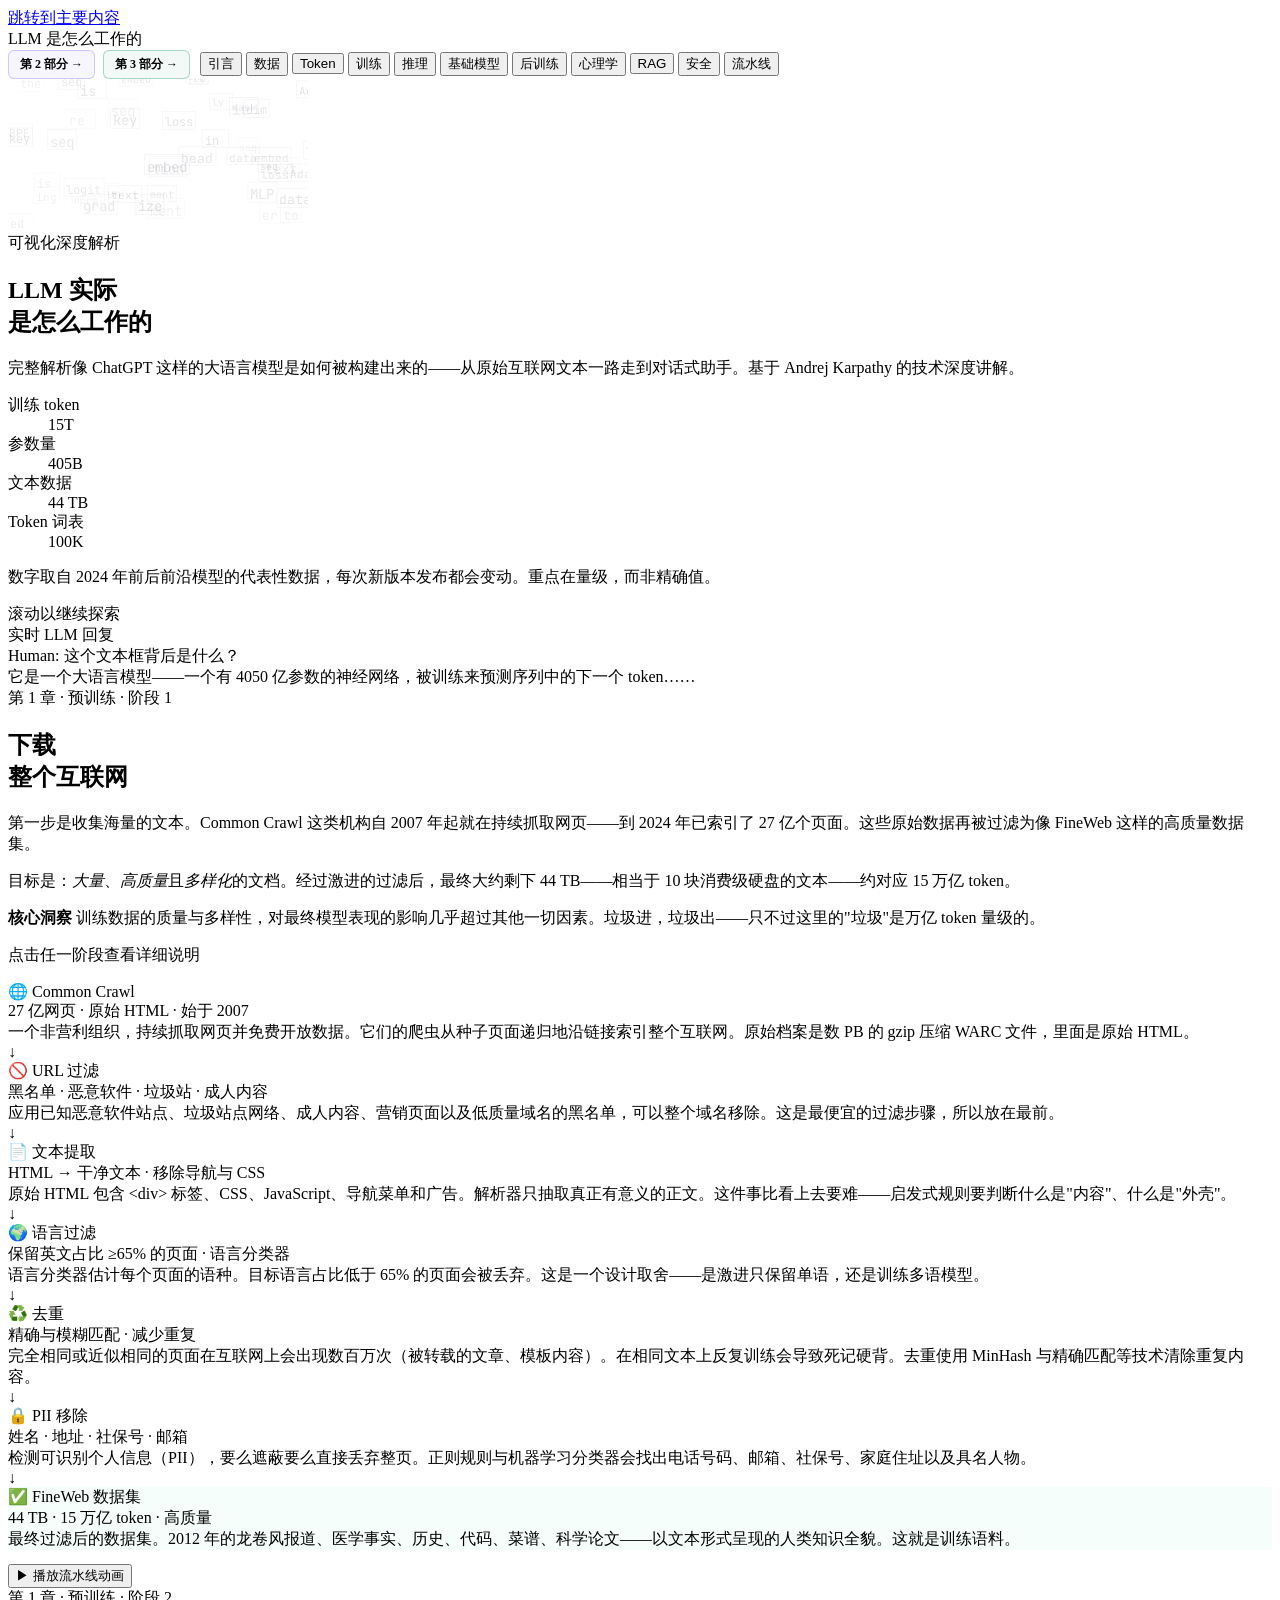
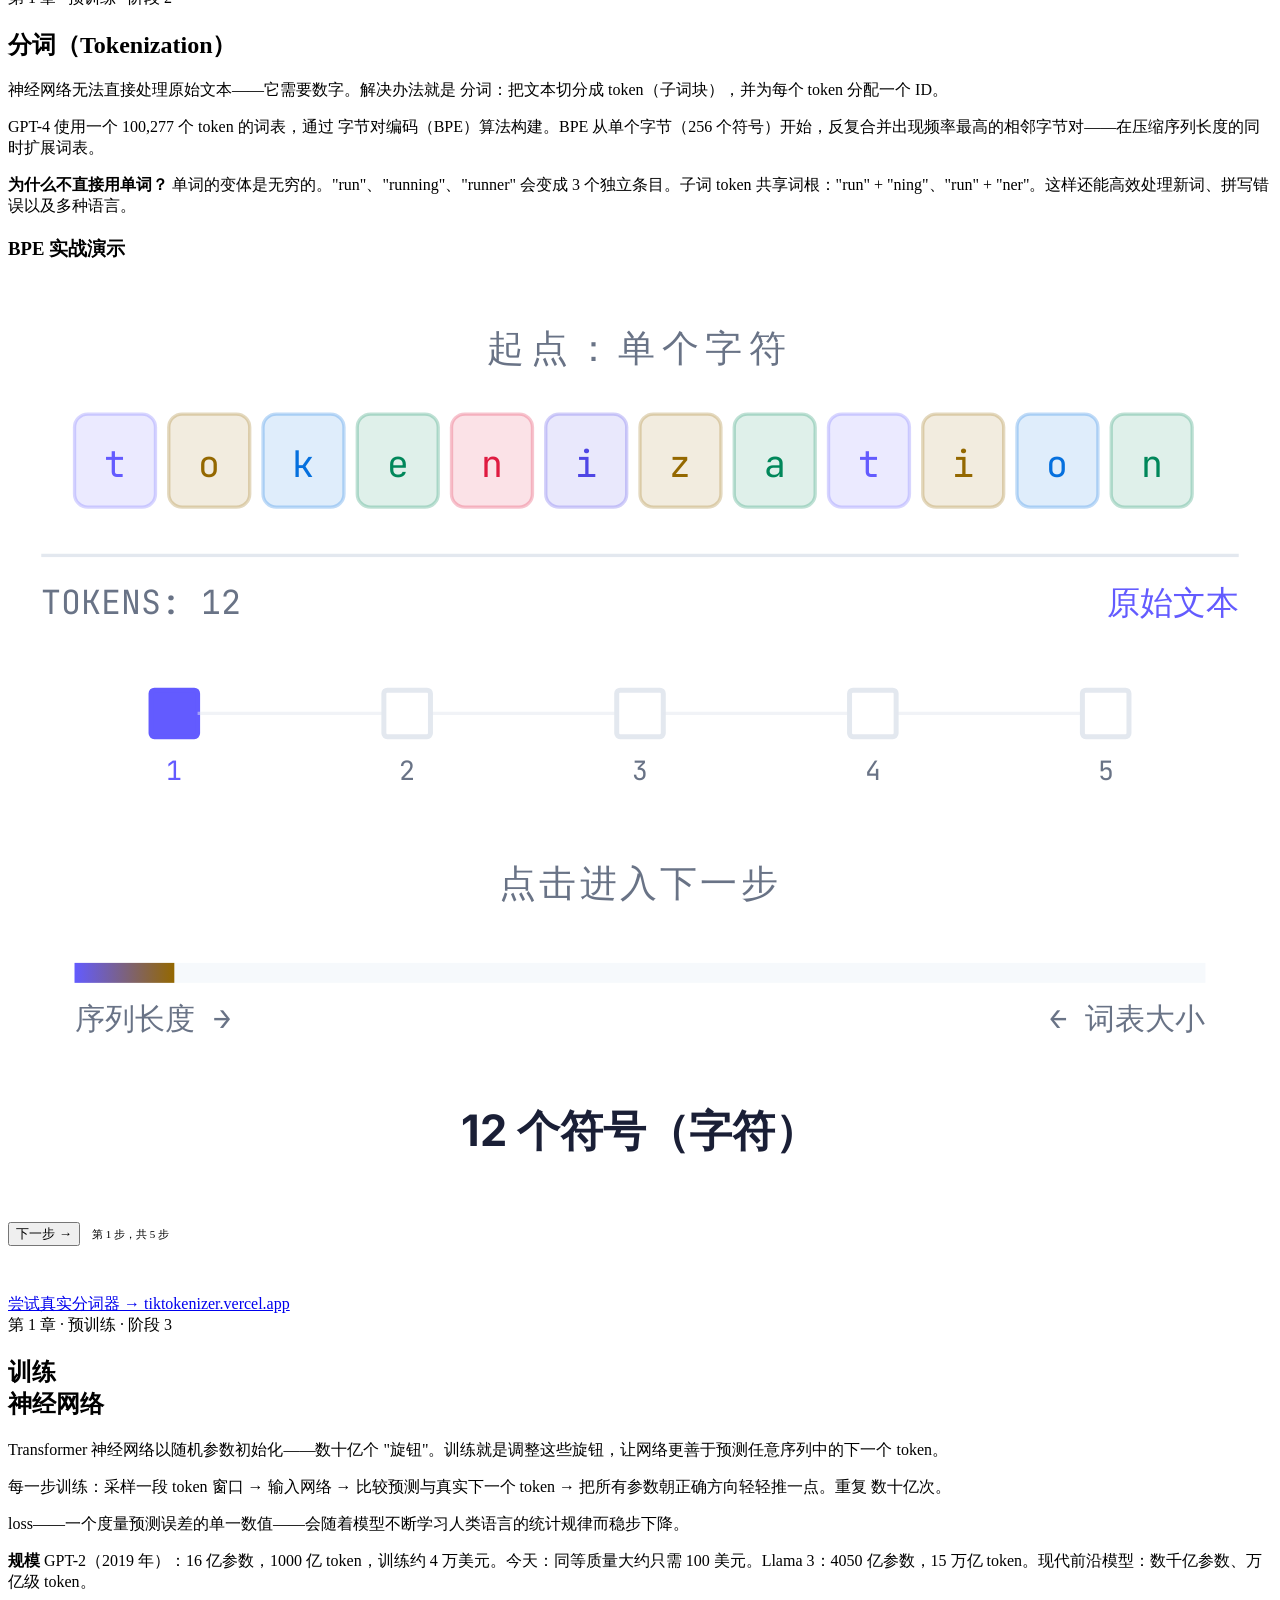
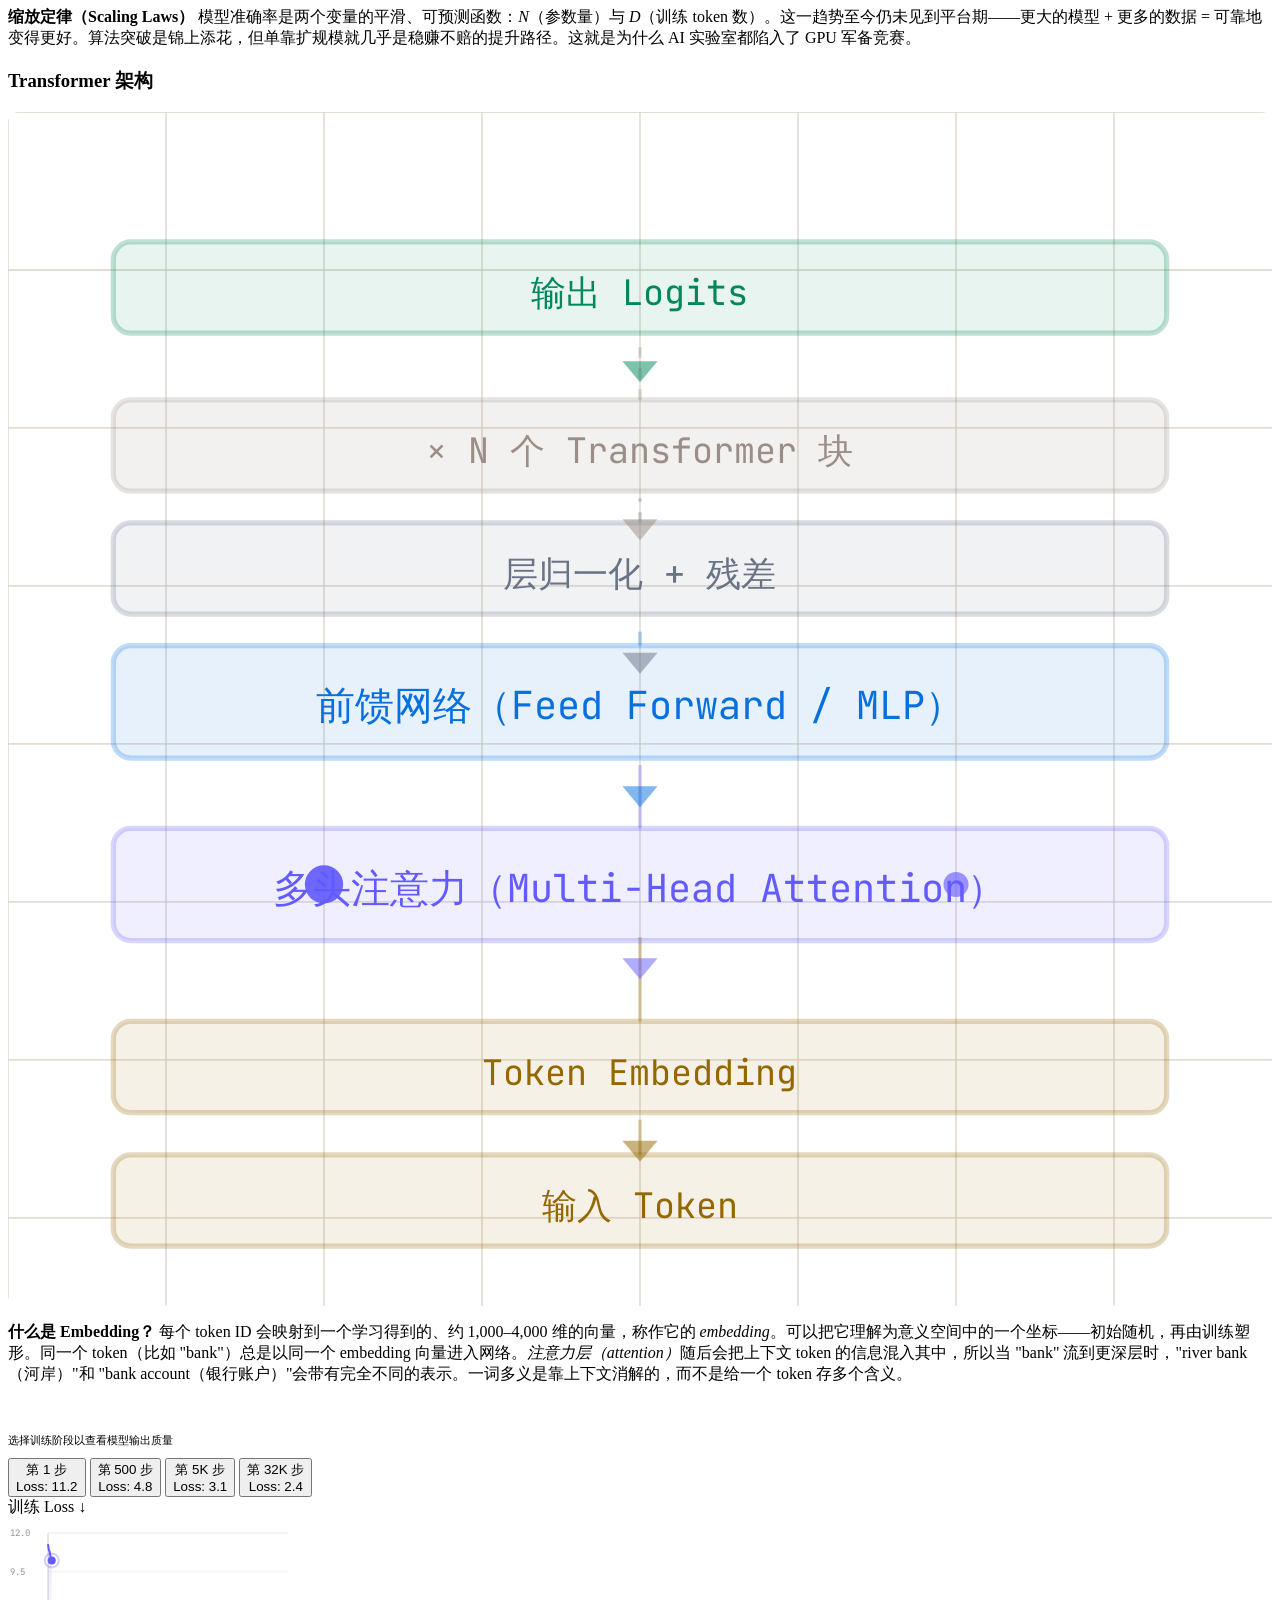
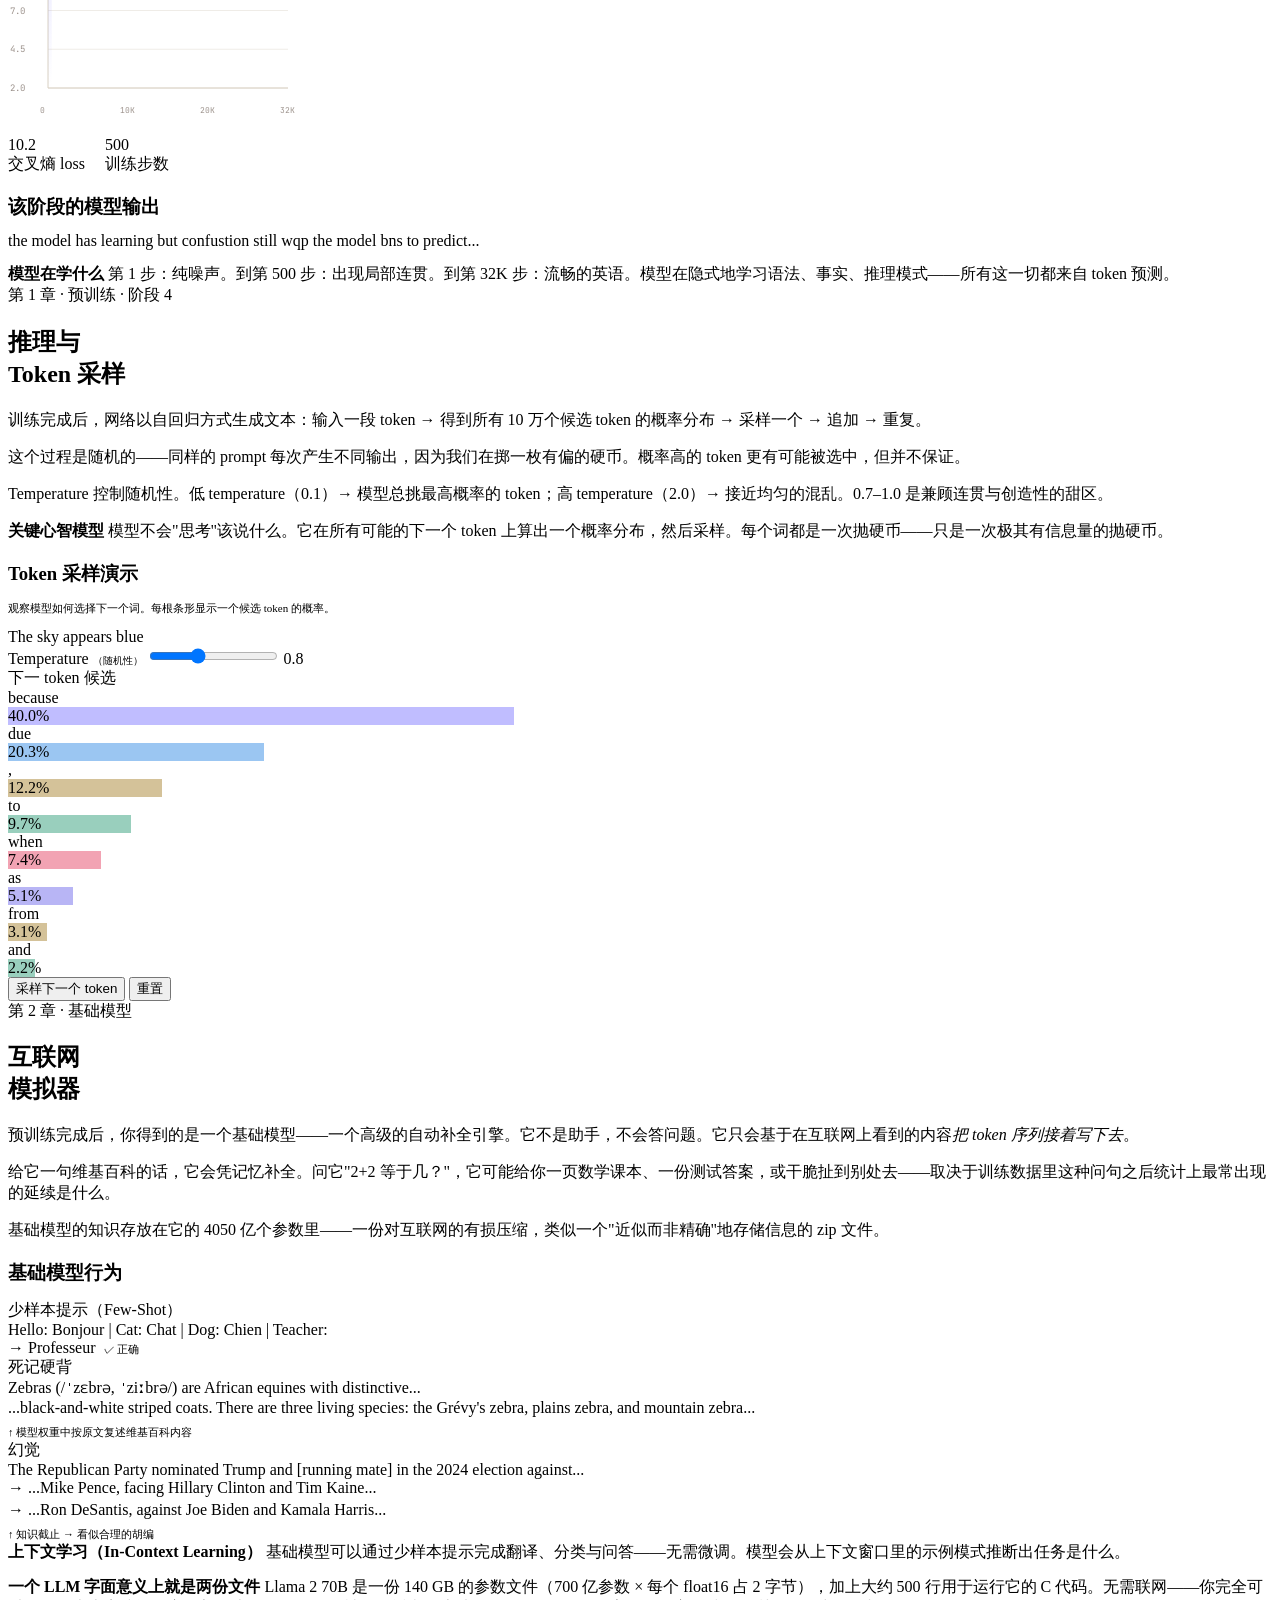
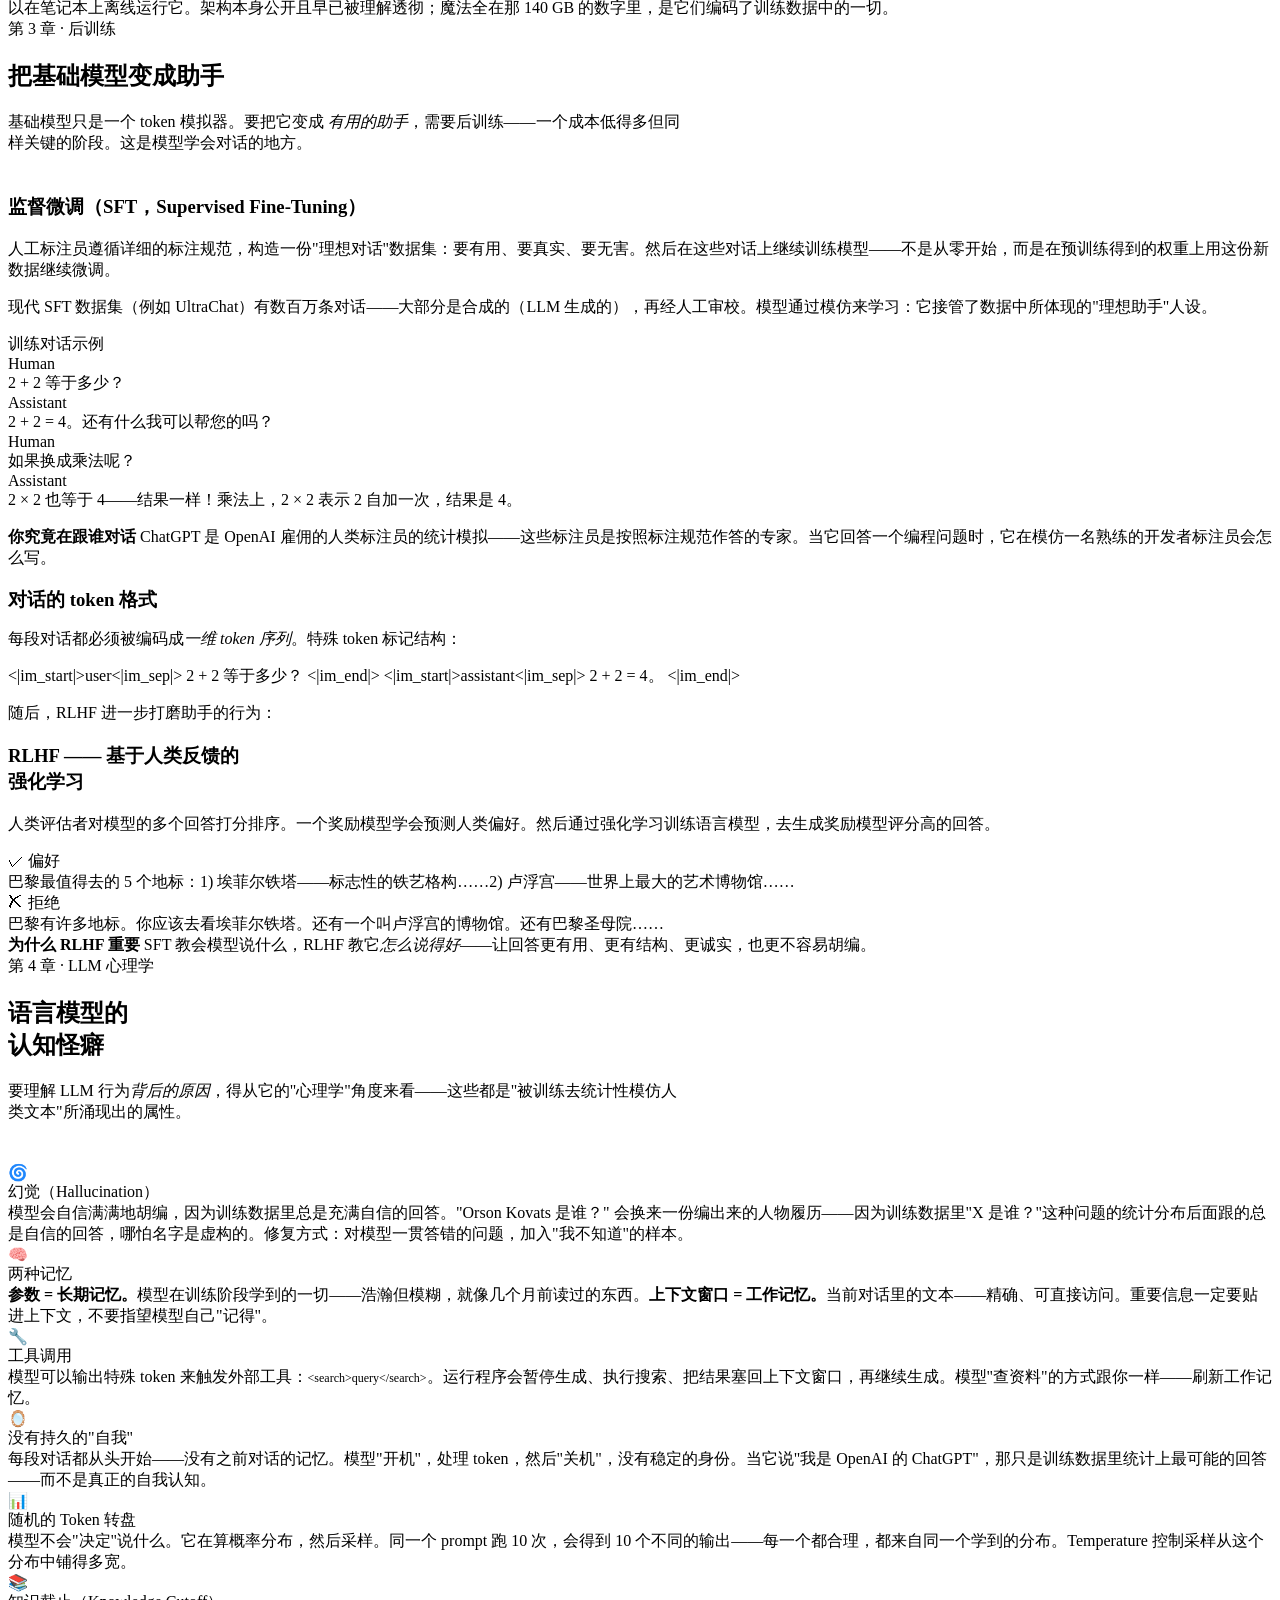
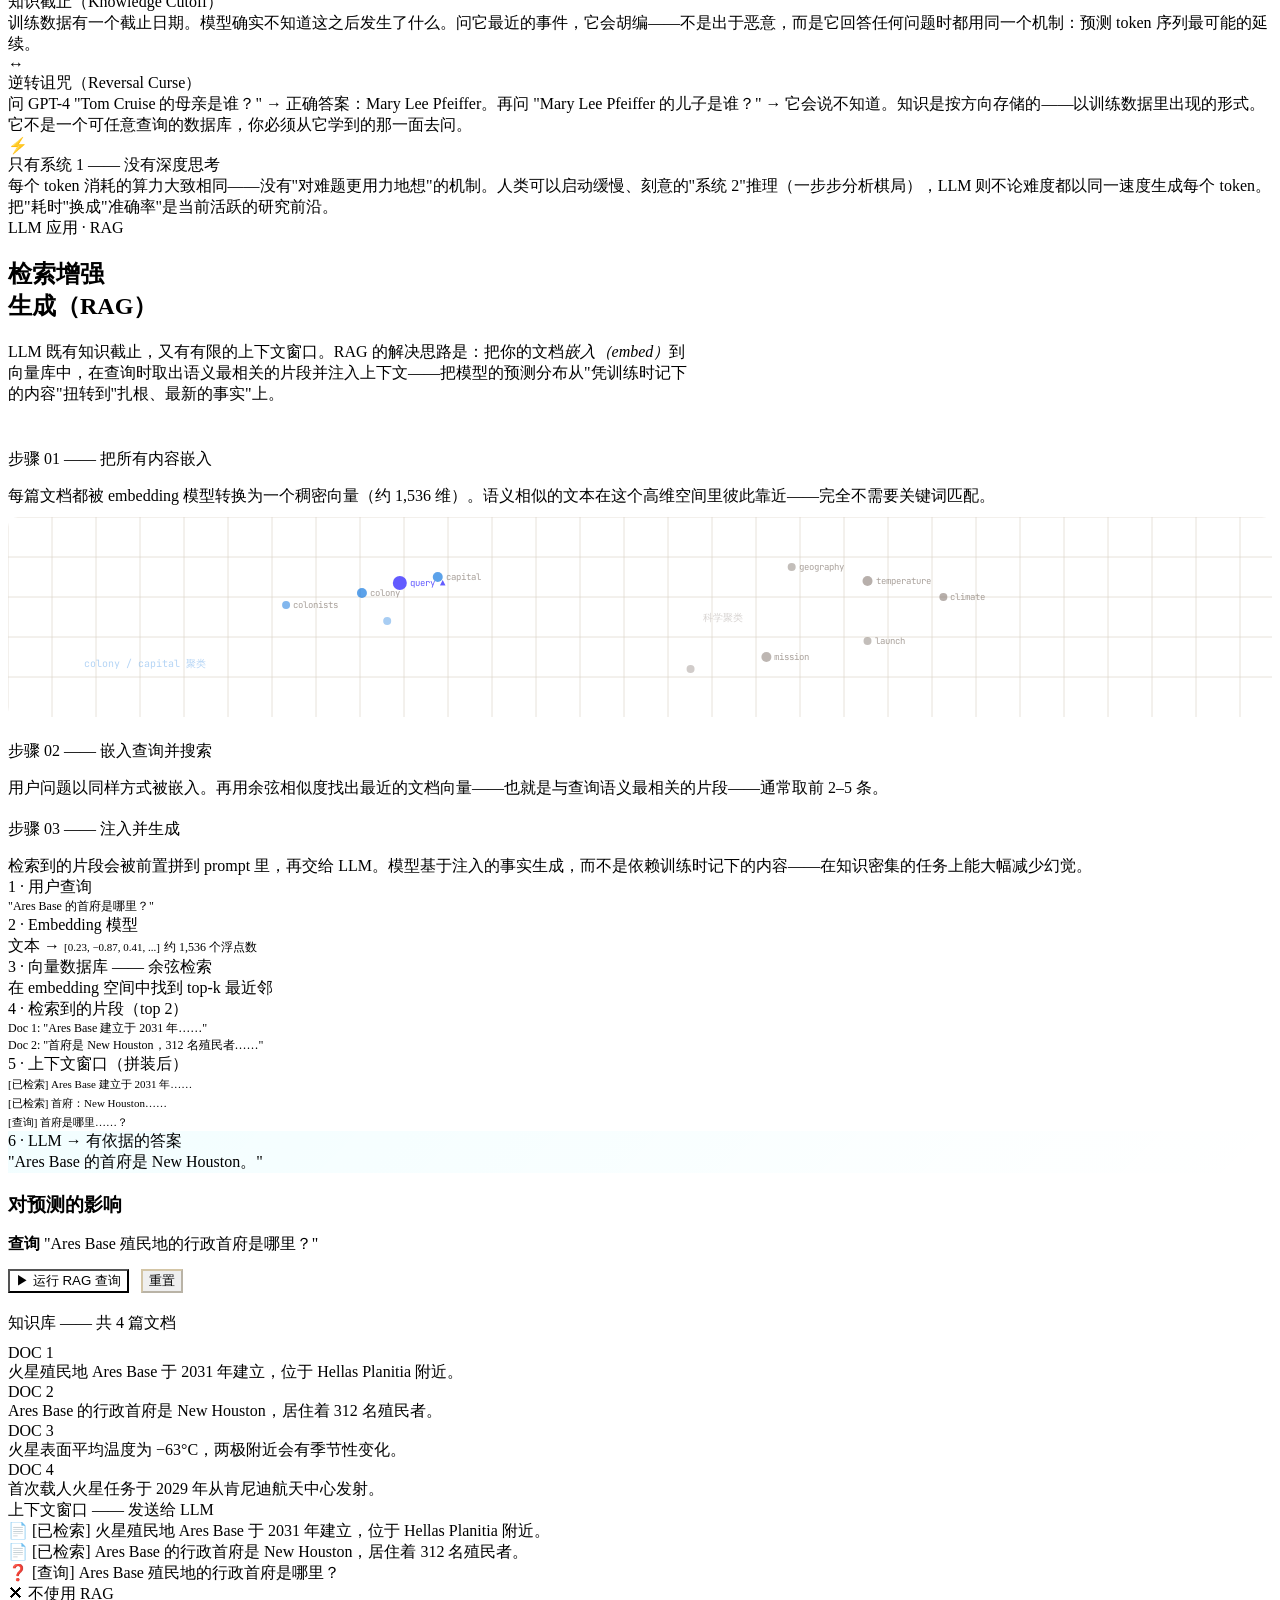
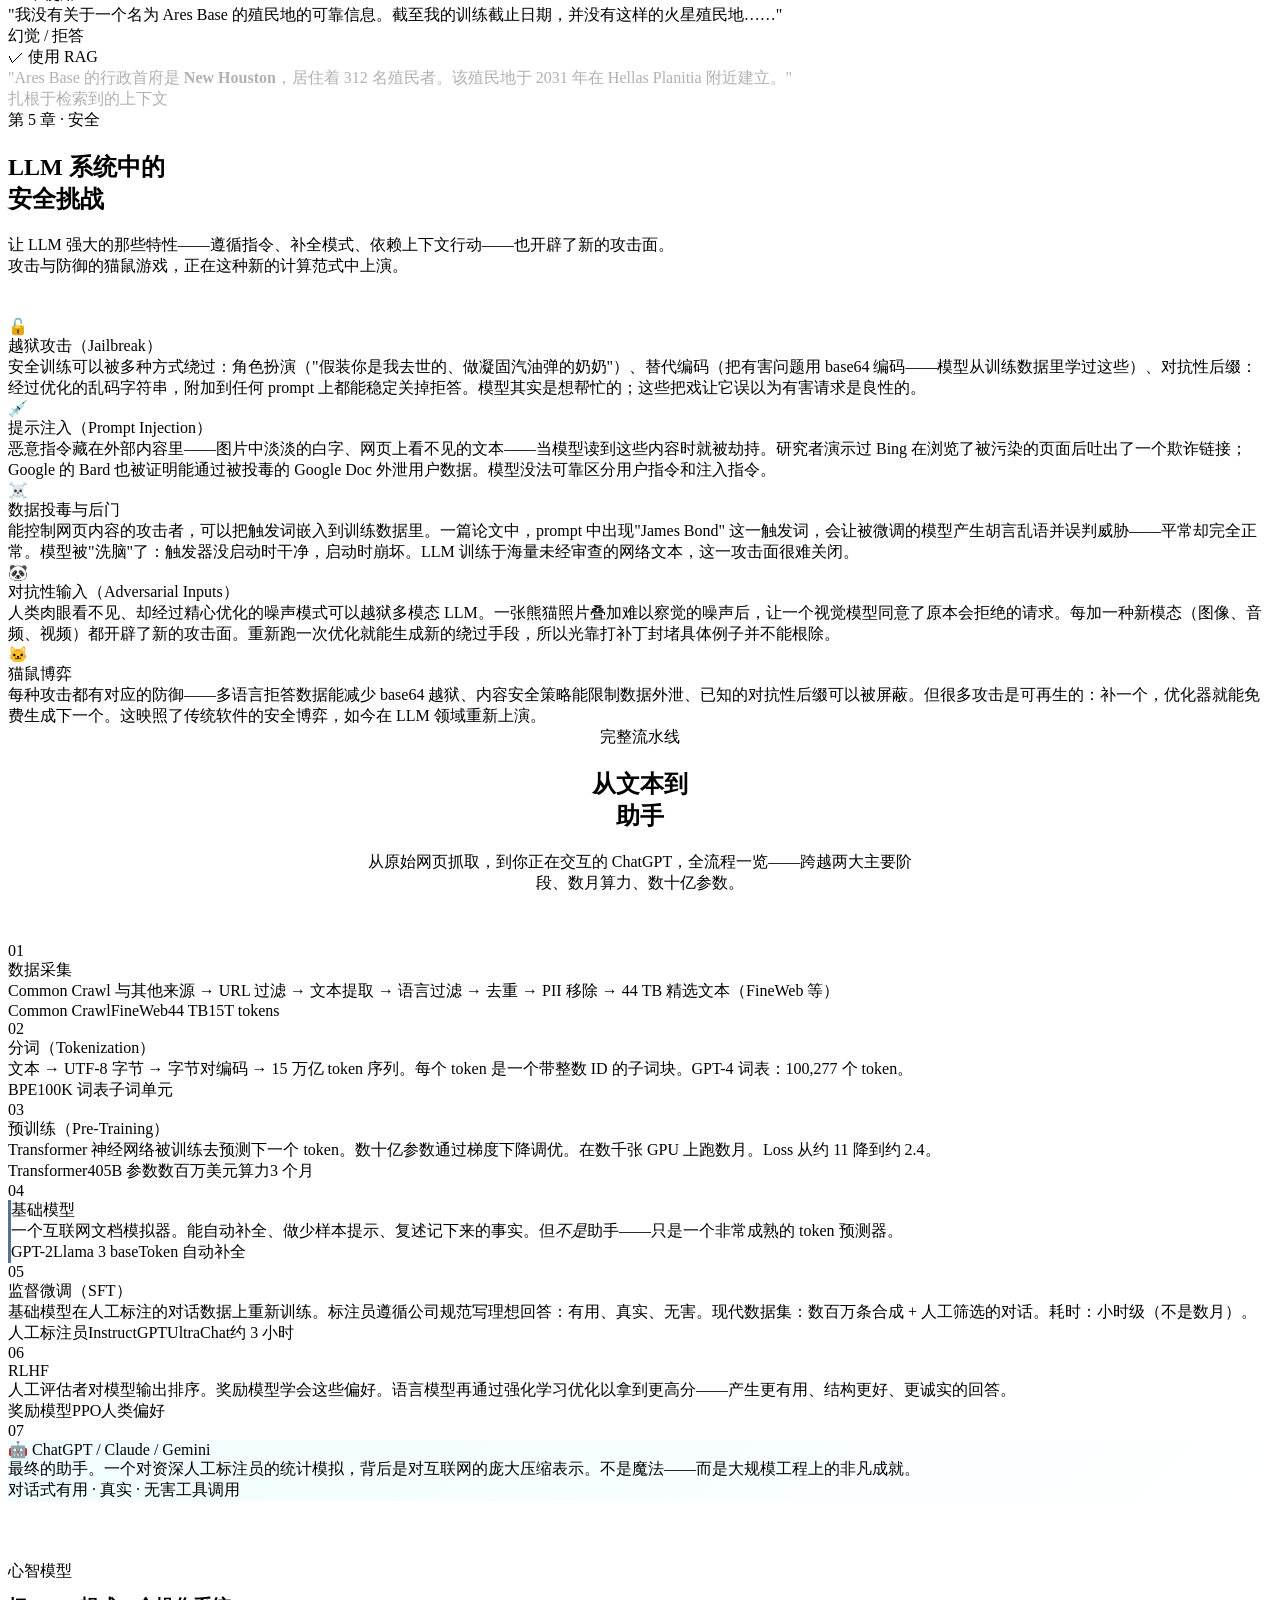
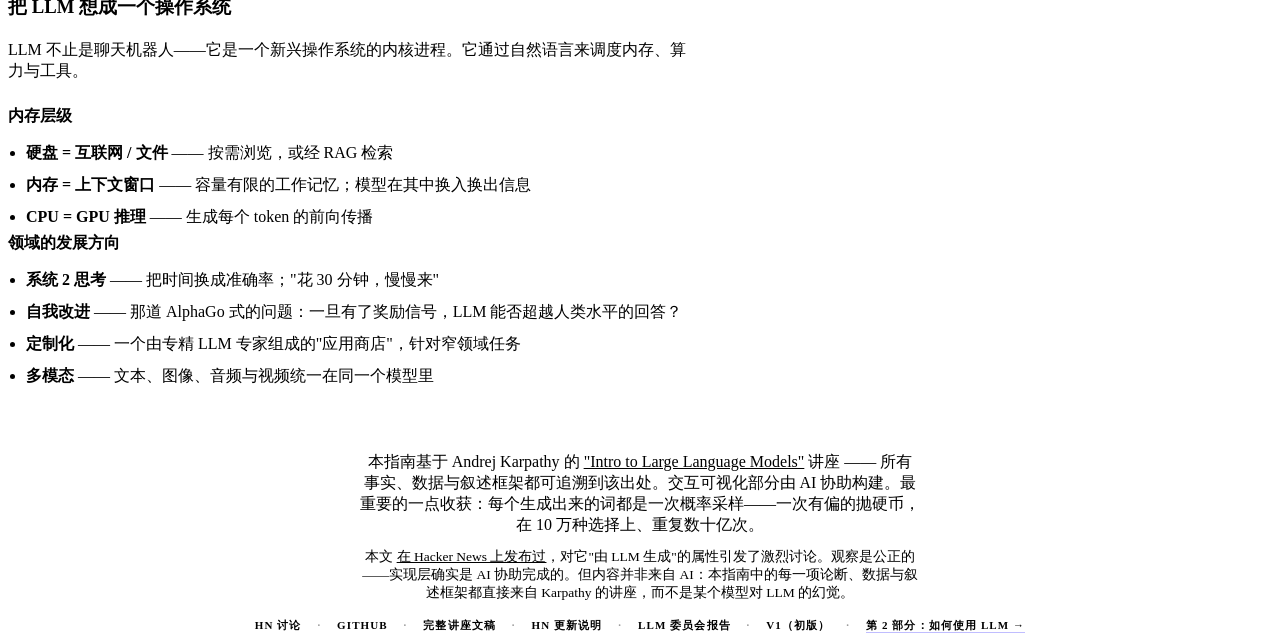
==== index.html @ b39ea915 "Translate site content to Simplified Chinese Translate all user-visible content across the three mai" ====
<!DOCTYPE html>
<html lang="zh-CN">
<head>
<meta charset="UTF-8">
<meta name="viewport" content="width=device-width, initial-scale=1.0">
<title>LLM 是怎么工作的 —— 可视化深度解析</title>
<link rel="preconnect" href="https://fonts.googleapis.com">
<link rel="preconnect" href="https://fonts.gstatic.com" crossorigin>
<link href="https://fonts.googleapis.com/css2?family=Inter:wght@400;500;600;700;800&family=JetBrains+Mono:ital,wght@0,400;0,500;1,400&display=swap" rel="stylesheet">
<link rel="stylesheet" href="style.css">
</head>
<body>
<a href="#main-content" class="skip-link">跳转到主要内容</a>

<!-- Progress Bar -->
<div class="progress-bar" id="progress-bar" role="progressbar" aria-label="阅读进度" aria-valuenow="0" aria-valuemin="0" aria-valuemax="100"></div>

<!-- Top Nav -->
<nav class="top-nav" id="top-nav" aria-label="章节导航">
  <div class="top-nav-inner">
    <span class="top-nav-brand" aria-hidden="true">LLM 是怎么工作的</span>
    <div class="top-nav-links" id="top-nav-links">
      <a href="how-to-use-llms/index.html" style="font-family:var(--ds);font-size:12px;font-weight:600;color:var(--accent);text-decoration:none;padding:5px 11px;border-radius:6px;border:1px solid rgba(99,91,255,0.3);background:rgba(99,91,255,0.05);white-space:nowrap;flex-shrink:0;display:inline-flex;align-items:center;gap:5px;transition:.15s;margin-right:4px" onmouseover="this.style.background='rgba(99,91,255,0.1)'" onmouseout="this.style.background='rgba(99,91,255,0.05)'">第 2 部分 →</a>
      <a href="neural-networks/index.html" style="font-family:var(--ds);font-size:12px;font-weight:600;color:var(--green);text-decoration:none;padding:5px 11px;border-radius:6px;border:1px solid rgba(0,135,90,0.3);background:rgba(0,135,90,0.05);white-space:nowrap;flex-shrink:0;display:inline-flex;align-items:center;gap:5px;transition:.15s;margin-right:6px" onmouseover="this.style.background='rgba(0,135,90,0.1)'" onmouseout="this.style.background='rgba(0,135,90,0.05)'">第 3 部分 →</a>
      <button class="tnav-btn active" data-section="s-intro" aria-current="true">引言</button>
      <button class="tnav-btn" data-section="s-data">数据</button>
      <button class="tnav-btn" data-section="s-tokenizer">Token</button>
      <button class="tnav-btn" data-section="s-training">训练</button>
      <button class="tnav-btn" data-section="s-inference">推理</button>
      <button class="tnav-btn" data-section="s-basemodel">基础模型</button>
      <button class="tnav-btn" data-section="s-posttraining">后训练</button>
      <button class="tnav-btn" data-section="s-psychology">心理学</button>
      <button class="tnav-btn" data-section="s-rag">RAG</button>
      <button class="tnav-btn" data-section="s-security">安全</button>
      <button class="tnav-btn" data-section="s-summary">流水线</button>
    </div>
  </div>
</nav>

<!-- ━━━━━━━━ SECTION 1: HERO ━━━━━━━━ -->
<section id="s-intro" class="section" aria-label="引言">
  <canvas id="hero-canvas" aria-hidden="true"></canvas>
  <div class="hero-content" id="main-content">
    <div class="chapter-badge" aria-hidden="true">可视化深度解析</div>
    <div class="hero-grid">
      <div class="hero-left">
        <h1 class="hero-title">LLM 实际<br><span>是怎么</span>工作的</h1>
        <p class="hero-sub">完整解析像 ChatGPT 这样的大语言模型是如何被构建出来的——从原始互联网文本一路走到对话式助手。基于 Andrej Karpathy 的技术深度讲解。</p>
        <dl class="hero-stats">
          <div class="stat-item"><dt class="stat-lbl">训练 token</dt><dd class="stat-val">15T</dd></div>
          <div class="stat-item"><dt class="stat-lbl">参数量</dt><dd class="stat-val">405B</dd></div>
          <div class="stat-item"><dt class="stat-lbl">文本数据</dt><dd class="stat-val">44 TB</dd></div>
          <div class="stat-item"><dt class="stat-lbl">Token 词表</dt><dd class="stat-val">100K</dd></div>
        </dl>
        <p class="stats-caveat">数字取自 2024 年前后前沿模型的代表性数据，每次新版本发布都会变动。重点在量级，而非精确值。</p>
        <div class="scroll-hint" aria-hidden="true"><div class="scroll-arrow"></div>滚动以继续探索</div>
      </div>
      <div class="hero-right">
        <div class="typewriter-wrap" aria-label="LLM 对话示例">
          <div class="tw-label" aria-hidden="true">实时 LLM 回复</div>
          <div class="tw-prompt">Human: 这个文本框背后是什么？</div>
          <div class="tw-response" id="tw-response" aria-live="polite" aria-atomic="true"><span class="tw-cursor" aria-hidden="true"></span></div>
        </div>
      </div>
    </div>
  </div>
</section>

<!-- ━━━━━━━━ SECTION 2: DATA COLLECTION ━━━━━━━━ -->
<section id="s-data" class="section" aria-label="数据采集">
  <div class="section-inner two-col">
    <div class="col-text fade-up">
      <div class="chapter-badge" aria-hidden="true">第 1 章 · 预训练 · 阶段 1</div>
      <h2 class="section-title">下载<br>整个互联网</h2>
      <p class="body-text">第一步是收集海量的文本。<span class="highlight">Common Crawl</span> 这类机构自 2007 年起就在持续抓取网页——到 2024 年已索引了 27 亿个页面。这些原始数据再被过滤为像 <span class="highlight">FineWeb</span> 这样的高质量数据集。</p>
      <p class="body-text">目标是：<em>大量</em>、<em>高质量</em>且<em>多样化</em>的文档。经过激进的过滤后，最终大约剩下 <span class="highlight-a">44 TB</span>——相当于 10 块消费级硬盘的文本——约对应 15 万亿 token。</p>
      <div class="insight-box">
        <strong>核心洞察</strong>
        训练数据的质量与多样性，对最终模型表现的影响几乎超过其他一切因素。垃圾进，垃圾出——只不过这里的"垃圾"是万亿 token 量级的。
      </div>
    </div>
    <div class="col-text fade-up" style="animation-delay:.15s">
      <p class="pipeline-hint">点击任一阶段查看详细说明</p>
      <div class="data-flow" id="pipeline-flow" role="list" aria-label="数据处理流水线阶段">
        <div class="pipeline-node active" data-stage="0" role="button" tabindex="0" aria-expanded="true" aria-label="Common Crawl —— 点击展开">
          <div class="pn-title">🌐 Common Crawl</div>
          <div class="pn-sub">27 亿网页 · 原始 HTML · 始于 2007</div>
          <div class="pn-detail">一个非营利组织，持续抓取网页并免费开放数据。它们的爬虫从种子页面递归地沿链接索引整个互联网。原始档案是数 PB 的 gzip 压缩 WARC 文件，里面是原始 HTML。</div>
        </div>
        <div class="pipeline-arrow" id="pa-0" aria-hidden="true">↓</div>
        <div class="pipeline-node" data-stage="1" role="button" tabindex="0" aria-expanded="false" aria-label="URL 过滤 —— 点击展开">
          <div class="pn-title">🚫 URL 过滤</div>
          <div class="pn-sub">黑名单 · 恶意软件 · 垃圾站 · 成人内容</div>
          <div class="pn-detail">应用已知恶意软件站点、垃圾站点网络、成人内容、营销页面以及低质量域名的黑名单，可以整个域名移除。这是最便宜的过滤步骤，所以放在最前。</div>
        </div>
        <div class="pipeline-arrow" id="pa-1" aria-hidden="true">↓</div>
        <div class="pipeline-node" data-stage="2" role="button" tabindex="0" aria-expanded="false" aria-label="文本提取 —— 点击展开">
          <div class="pn-title">📄 文本提取</div>
          <div class="pn-sub">HTML → 干净文本 · 移除导航与 CSS</div>
          <div class="pn-detail">原始 HTML 包含 &lt;div&gt; 标签、CSS、JavaScript、导航菜单和广告。解析器只抽取真正有意义的正文。这件事比看上去要难——启发式规则要判断什么是"内容"、什么是"外壳"。</div>
        </div>
        <div class="pipeline-arrow" id="pa-2" aria-hidden="true">↓</div>
        <div class="pipeline-node" data-stage="3" role="button" tabindex="0" aria-expanded="false" aria-label="语言过滤 —— 点击展开">
          <div class="pn-title">🌍 语言过滤</div>
          <div class="pn-sub">保留英文占比 ≥65% 的页面 · 语言分类器</div>
          <div class="pn-detail">语言分类器估计每个页面的语种。目标语言占比低于 65% 的页面会被丢弃。这是一个设计取舍——是激进只保留单语，还是训练多语模型。</div>
        </div>
        <div class="pipeline-arrow" id="pa-3" aria-hidden="true">↓</div>
        <div class="pipeline-node" data-stage="4" role="button" tabindex="0" aria-expanded="false" aria-label="去重 —— 点击展开">
          <div class="pn-title">♻️ 去重</div>
          <div class="pn-sub">精确与模糊匹配 · 减少重复</div>
          <div class="pn-detail">完全相同或近似相同的页面在互联网上会出现数百万次（被转载的文章、模板内容）。在相同文本上反复训练会导致死记硬背。去重使用 MinHash 与精确匹配等技术清除重复内容。</div>
        </div>
        <div class="pipeline-arrow" id="pa-4" aria-hidden="true">↓</div>
        <div class="pipeline-node" data-stage="5" role="button" tabindex="0" aria-expanded="false" aria-label="PII 移除 —— 点击展开">
          <div class="pn-title">🔒 PII 移除</div>
          <div class="pn-sub">姓名 · 地址 · 社保号 · 邮箱</div>
          <div class="pn-detail">检测可识别个人信息（PII），要么遮蔽要么直接丢弃整页。正则规则与机器学习分类器会找出电话号码、邮箱、社保号、家庭住址以及具名人物。</div>
        </div>
        <div class="pipeline-arrow" id="pa-5" aria-hidden="true">↓</div>
        <div class="pipeline-node" style="border-color:rgba(0,214,143,0.3);background:rgba(0,214,143,0.04)" data-stage="6" role="button" tabindex="0" aria-expanded="false" aria-label="FineWeb 数据集结果 —— 点击展开">
          <div class="pn-title" style="color:var(--green)">✅ FineWeb 数据集</div>
          <div class="pn-sub">44 TB · 15 万亿 token · 高质量</div>
          <div class="pn-detail">最终过滤后的数据集。2012 年的龙卷风报道、医学事实、历史、代码、菜谱、科学论文——以文本形式呈现的人类知识全貌。这就是训练语料。</div>
        </div>
      </div>
      <button class="btn btn-ghost btn-sm" style="margin-top:14px" id="run-pipeline-btn">▶ 播放流水线动画</button>
    </div>
  </div>
</section>

<!-- ━━━━━━━━ SECTION 3: TOKENIZATION ━━━━━━━━ -->
<section id="s-tokenizer" class="section" aria-label="分词">
  <div class="section-inner">
    <div class="two-col" style="margin-bottom:48px">
      <div class="fade-up">
        <div class="chapter-badge">第 1 章 · 预训练 · 阶段 2</div>
        <h2 class="section-title">分词（Tokenization）</h2>
        <p class="body-text">神经网络无法直接处理原始文本——它需要数字。解决办法就是 <span class="highlight">分词</span>：把文本切分成 token（子词块），并为每个 token 分配一个 ID。</p>
        <p class="body-text">GPT-4 使用一个 <span class="highlight">100,277 个 token</span> 的词表，通过 <span class="highlight-a">字节对编码（BPE）</span>算法构建。BPE 从单个字节（256 个符号）开始，反复合并出现频率最高的相邻字节对——在压缩序列长度的同时扩展词表。</p>
        <div class="insight-box">
          <strong>为什么不直接用单词？</strong>
          单词的变体是无穷的。"run"、"running"、"runner" 会变成 3 个独立条目。子词 token 共享词根："run" + "ning"、"run" + "ner"。这样还能高效处理新词、拼写错误以及多种语言。
        </div>
      </div>
      <div class="fade-up" style="animation-delay:.15s">
        <h3 class="sub-title">BPE 实战演示</h3>
        <svg id="bpe-svg" viewBox="0 0 380 280" width="100%" style="background:var(--card);border:1px solid var(--border);border-radius:10px;display:block" role="img" aria-labelledby="bpe-title" aria-describedby="bpe-desc"><title id="bpe-title">BPE 分词步骤</title><desc id="bpe-desc">交互式示意图，展示字节对编码如何逐步合并字符为子词 token</desc></svg>
        <div style="margin-top:10px;display:flex;align-items:center;gap:12px">
          <button class="btn btn-ghost btn-sm" id="bpe-advance-btn" aria-label="前进到下一个 BPE 步骤">下一步 →</button>
          <span id="bpe-step-label" style="font-family:var(--dm);font-size:11px;color:var(--txt2)">第 1 步，共 5 步</span>
        </div>
      </div>
    </div>
    <div class="fade-up" style="animation-delay:.2s">
      <a href="https://tiktokenizer.vercel.app/" target="_blank" rel="noopener" class="tiktokenizer-link">尝试真实分词器 → tiktokenizer.vercel.app</a>
    </div>
  </div>
</section>

<!-- ━━━━━━━━ SECTION 4: NEURAL NETWORK TRAINING ━━━━━━━━ -->
<section id="s-training" class="section" aria-label="神经网络训练">
  <div class="section-inner">
    <div class="two-col" style="margin-bottom:48px">
      <div class="fade-up">
        <div class="chapter-badge">第 1 章 · 预训练 · 阶段 3</div>
        <h2 class="section-title">训练<br>神经网络</h2>
        <p class="body-text">Transformer 神经网络以随机参数初始化——数十亿个 <span class="highlight">"旋钮"</span>。训练就是调整这些旋钮，让网络更善于预测任意序列中的下一个 token。</p>
        <p class="body-text">每一步训练：采样一段 token 窗口 → 输入网络 → 比较预测与真实下一个 token → 把所有参数朝正确方向轻轻推一点。重复 <span class="highlight-a">数十亿次</span>。</p>
        <p class="body-text"><span class="highlight">loss</span>——一个度量预测误差的单一数值——会随着模型不断学习人类语言的统计规律而稳步下降。</p>
        <div class="insight-box">
          <strong>规模</strong>
          GPT-2（2019 年）：16 亿参数，1000 亿 token，训练约 4 万美元。今天：同等质量大约只需 100 美元。Llama 3：4050 亿参数，15 万亿 token。现代前沿模型：数千亿参数、万亿级 token。
        </div>
        <div class="insight-box" style="margin-top:14px">
          <strong>缩放定律（Scaling Laws）</strong>
          模型准确率是两个变量的平滑、可预测函数：<em>N</em>（参数量）与 <em>D</em>（训练 token 数）。这一趋势至今仍未见到平台期——更大的模型 + 更多的数据 = 可靠地变得更好。算法突破是锦上添花，但单靠扩规模就几乎是稳赚不赔的提升路径。这就是为什么 AI 实验室都陷入了 GPU 军备竞赛。
        </div>
      </div>
      <div class="fade-up" style="animation-delay:.15s">
        <h3 class="sub-title">Transformer 架构</h3>
        <svg id="transformer-svg" viewBox="0 0 360 340" width="100%" style="background:var(--card);border:1px solid var(--border);border-radius:10px;display:block;margin-bottom:16px" role="img" aria-label="Transformer 架构示意图，展示数据从输入 token 经过 embedding、attention 和前馈层最终输出 logits 的流向"><title>Transformer 架构</title></svg>
        <div class="insight-box">
          <strong>什么是 Embedding？</strong>
          每个 token ID 会映射到一个学习得到的、约 1,000–4,000 维的向量，称作它的 <em>embedding</em>。可以把它理解为意义空间中的一个坐标——初始随机，再由训练塑形。同一个 token（比如 "bank"）总是以同一个 embedding 向量进入网络。<em>注意力层（attention）</em>随后会把上下文 token 的信息混入其中，所以当 "bank" 流到更深层时，"river bank（河岸）"和 "bank account（银行账户）"会带有完全不同的表示。一词多义是靠上下文消解的，而不是给一个 token 存多个含义。
        </div>
      </div>
    </div>
    <div class="fade-up" style="animation-delay:.2s">
      <div class="two-col" style="gap:32px">
        <div>
          <p style="font-family:var(--dm);font-size:11px;color:var(--txt2);margin-bottom:10px">选择训练阶段以查看模型输出质量</p>
          <div class="training-stages" id="training-stages" role="group" aria-label="训练步数选择器">
            <button class="stage-btn" data-step="1" aria-pressed="false">第 1 步<br><span style="color:var(--red)">Loss: 11.2</span></button>
            <button class="stage-btn active" data-step="500" aria-pressed="true">第 500 步<br><span style="color:var(--amber)">Loss: 4.8</span></button>
            <button class="stage-btn" data-step="5000" aria-pressed="false">第 5K 步<br><span style="color:var(--purple)">Loss: 3.1</span></button>
            <button class="stage-btn" data-step="32000" aria-pressed="false">第 32K 步<br><span style="color:var(--green)">Loss: 2.4</span></button>
          </div>
          <div class="loss-canvas-wrap">
            <div class="loss-label">训练 Loss ↓</div>
            <canvas id="loss-canvas"></canvas>
          </div>
          <div style="display:flex;gap:20px;margin-top:14px">
            <div><div class="loss-val" id="current-loss">4.8</div><div class="loss-step">交叉熵 loss</div></div>
            <div><div class="loss-val" id="current-step" style="color:var(--amber)">500</div><div class="loss-step">训练步数</div></div>
          </div>
        </div>
        <div>
          <h3 class="sub-title" style="margin-bottom:12px">该阶段的模型输出</h3>
          <div class="training-text" id="training-text-output" aria-live="polite" aria-label="所选训练步数下的模型文本输出">
            <span class="incoherent">the model has learn</span><span class="coherent">ing</span> <span class="incoherent">but confus</span><span class="coherent">tion</span> <span class="incoherent">still</span> <span class="coherent">the</span> <span class="incoherent">wqp mxr</span> <span class="coherent">model</span> <span class="incoherent">bns</span> <span class="coherent">to predict</span>...
          </div>
          <div class="insight-box" style="margin-top:14px">
            <strong>模型在学什么</strong>
            第 1 步：纯噪声。到第 500 步：出现局部连贯。到第 32K 步：流畅的英语。模型在隐式地学习语法、事实、推理模式——所有这一切都来自 token 预测。
          </div>
        </div>
      </div>
    </div>
  </div>
</section>

<!-- ━━━━━━━━ SECTION 5: INFERENCE ━━━━━━━━ -->
<section id="s-inference" class="section" aria-label="推理与 token 采样">
  <div class="section-inner two-col">
    <div class="fade-up">
      <div class="chapter-badge">第 1 章 · 预训练 · 阶段 4</div>
      <h2 class="section-title">推理与<br>Token 采样</h2>
      <p class="body-text">训练完成后，网络以自回归方式生成文本：输入一段 token → 得到所有 10 万个候选 token 的<span class="highlight">概率分布</span> → 采样一个 → 追加 → 重复。</p>
      <p class="body-text">这个过程是<span class="highlight-a">随机的</span>——同样的 prompt 每次产生不同输出，因为我们在掷一枚有偏的硬币。概率高的 token 更有可能被选中，但并不保证。</p>
      <p class="body-text"><span class="highlight">Temperature</span> 控制随机性。低 temperature（0.1）→ 模型总挑最高概率的 token；高 temperature（2.0）→ 接近均匀的混乱。0.7–1.0 是兼顾连贯与创造性的甜区。</p>
      <div class="insight-box">
        <strong>关键心智模型</strong>
        模型不会"思考"该说什么。它在所有可能的下一个 token 上算出一个概率分布，然后采样。每个词都是一次抛硬币——只是一次极其有信息量的抛硬币。
      </div>
    </div>
    <div class="fade-up" style="animation-delay:.15s">
      <h3 class="sub-title" style="margin-bottom:14px" id="sampling-heading">Token 采样演示</h3>
      <div class="inference-demo" aria-labelledby="sampling-heading">
        <p style="font-family:var(--dm);font-size:11px;color:var(--txt2);margin-bottom:12px">观察模型如何选择下一个词。每根条形显示一个候选 token 的概率。</p>
        <div class="generated-seq" id="gen-seq" aria-live="polite" aria-label="生成的 token 序列">The sky appears blue</div>
        <label class="temp-label" for="temp-slider">
          <span>Temperature <span style="color:var(--txt2);font-size:10px">（随机性）</span></span>
          <input type="range" class="temp-slider" id="temp-slider" min="0.1" max="2.0" step="0.1" value="0.8" aria-label="Temperature：控制随机性。低=可预测，高=随机">
          <span class="temp-val" id="temp-val" aria-live="polite">0.8</span>
        </label>
        <div class="prob-section-label" id="prob-label">下一 token 候选</div>
        <div class="prob-bars" id="prob-bars" role="list" aria-labelledby="prob-label"></div>
        <div class="inference-controls">
          <button class="btn btn-primary btn-sm" id="sample-btn" aria-describedby="sample-info">采样下一个 token</button>
          <button class="btn btn-ghost btn-sm" id="reset-gen-btn" aria-label="重置生成序列回到起点">重置</button>
          <span style="font-family:var(--dm);font-size:11px;color:var(--txt2)" id="sample-info" aria-live="polite" role="status"></span>
        </div>
      </div>
    </div>
  </div>
</section>

<!-- ━━━━━━━━ SECTION 6: BASE MODEL ━━━━━━━━ -->
<section id="s-basemodel" class="section" aria-label="基础模型行为">
  <div class="section-inner">
    <div class="two-col">
      <div class="fade-up">
        <div class="chapter-badge">第 2 章 · 基础模型</div>
        <h2 class="section-title">互联网<br>模拟器</h2>
        <p class="body-text">预训练完成后，你得到的是一个<span class="highlight">基础模型</span>——一个高级的自动补全引擎。它不是助手，不会答问题。它只会基于在互联网上看到的内容<em>把 token 序列接着写下去</em>。</p>
        <p class="body-text">给它一句维基百科的话，它会凭记忆补全。问它"2+2 等于几？"，它可能给你一页数学课本、一份测试答案，或干脆扯到别处去——取决于训练数据里这种问句之后统计上最常出现的延续是什么。</p>
        <p class="body-text">基础模型的知识存放在它的 <span class="highlight-a">4050 亿个参数</span>里——一份对互联网的有损压缩，类似一个"近似而非精确"地存储信息的 zip 文件。</p>
      </div>
      <div class="fade-up" style="animation-delay:.15s">
        <h3 class="sub-title" style="margin-bottom:14px">基础模型行为</h3>
        <div class="example-card">
          <div class="example-label"><span class="tag tag-a">少样本提示（Few-Shot）</span></div>
          <div class="example-content">
            <div class="example-prompt">Hello: Bonjour | Cat: Chat | Dog: Chien | Teacher:</div>
            <div class="example-completion">→ Professeur &nbsp;<span style="color:var(--green);font-size:11px">✓ 正确</span></div>
          </div>
        </div>
        <div class="example-card">
          <div class="example-label"><span class="tag tag-p">死记硬背</span></div>
          <div class="example-content">
            <div class="example-prompt">Zebras (/ˈzɛbrə, ˈziːbrə/) are African equines with distinctive...</div>
            <div class="example-completion">...black-and-white striped coats. There are three living species: the Grévy's zebra, plains zebra, and mountain zebra...</div>
            <div style="margin-top:8px;font-size:11px;color:var(--txt2)">↑ 模型权重中按原文复述维基百科内容</div>
          </div>
        </div>
        <div class="example-card">
          <div class="example-label"><span class="tag tag-g">幻觉</span></div>
          <div class="example-content">
            <div class="example-prompt">The Republican Party nominated Trump and [running mate] in the 2024 election against...</div>
            <div class="example-hallucinated">→ ...Mike Pence, facing Hillary Clinton and Tim Kaine...</div>
            <div style="margin-top:4px" class="example-hallucinated">→ ...Ron DeSantis, against Joe Biden and Kamala Harris...</div>
            <div style="margin-top:8px;font-size:11px;color:var(--txt2)">↑ 知识截止 → 看似合理的胡编</div>
          </div>
        </div>
        <div class="insight-box">
          <strong>上下文学习（In-Context Learning）</strong>
          基础模型可以通过少样本提示完成翻译、分类与问答——无需微调。模型会从上下文窗口里的示例模式推断出任务是什么。
        </div>
        <div class="insight-box" style="margin-top:14px">
          <strong>一个 LLM 字面意义上就是两份文件</strong>
          Llama 2 70B 是一份 140 GB 的参数文件（700 亿参数 × 每个 float16 占 2 字节），加上大约 500 行用于运行它的 C 代码。无需联网——你完全可以在笔记本上离线运行它。架构本身公开且早已被理解透彻；魔法全在那 140 GB 的数字里，是它们编码了训练数据中的一切。
        </div>
      </div>
    </div>
  </div>
</section>

<!-- ━━━━━━━━ SECTION 7: POST-TRAINING ━━━━━━━━ -->
<section id="s-posttraining" class="section" aria-label="后训练：SFT 与 RLHF">
  <div class="section-inner">
    <div class="fade-up" style="margin-bottom:40px">
      <div class="chapter-badge">第 3 章 · 后训练</div>
      <h2 class="section-title">把基础模型变成助手</h2>
      <p class="body-text" style="max-width:680px">基础模型只是一个 token 模拟器。要把它变成 <em>有用的助手</em>，需要后训练——一个成本低得多但同样关键的阶段。这是模型学会<span class="highlight">对话</span>的地方。</p>
    </div>
    <div class="two-col">
      <div class="fade-up">
        <h3 class="sub-title">监督微调（SFT，Supervised Fine-Tuning）</h3>
        <p class="body-text">人工标注员遵循详细的标注规范，构造一份"理想对话"数据集：要<span class="highlight">有用</span>、要<span class="highlight-a">真实</span>、要<span class="highlight-g">无害</span>。然后在这些对话上继续训练模型——不是从零开始，而是在预训练得到的权重上用这份新数据继续微调。</p>
        <p class="body-text">现代 SFT 数据集（例如 UltraChat）有数百万条对话——大部分是合成的（LLM 生成的），再经人工审校。模型通过模仿来学习：它接管了数据中所体现的"理想助手"人设。</p>
        <div class="convo-visual fade-in">
          <div class="convo-header">训练对话示例</div>
          <div class="convo-messages">
            <div class="msg msg-user"><div class="msg-label">Human</div>2 + 2 等于多少？</div>
            <div class="msg msg-assistant"><div class="msg-label">Assistant</div>2 + 2 = 4。还有什么我可以帮您的吗？</div>
            <div class="msg msg-user"><div class="msg-label">Human</div>如果换成乘法呢？</div>
            <div class="msg msg-assistant"><div class="msg-label">Assistant</div>2 × 2 也等于 4——结果一样！乘法上，2 × 2 表示 2 自加一次，结果是 4。</div>
          </div>
        </div>
        <div class="insight-box" style="margin-top:16px">
          <strong>你究竟在跟谁对话</strong>
          ChatGPT 是 OpenAI 雇佣的人类标注员的统计模拟——这些标注员是按照标注规范作答的专家。当它回答一个编程问题时，它在模仿一名熟练的开发者标注员会怎么写。
        </div>
      </div>
      <div class="fade-up" style="animation-delay:.15s">
        <h3 class="sub-title" style="margin-bottom:14px">对话的 token 格式</h3>
        <p class="body-text">每段对话都必须被编码成<em>一维 token 序列</em>。特殊 token 标记结构：</p>
        <div class="token-format">
<span class="tok-special">&lt;|im_start|&gt;</span><span class="tok-role">user</span><span class="tok-special">&lt;|im_sep|&gt;</span>
<span class="tok-text">2 + 2 等于多少？</span>
<span class="tok-special">&lt;|im_end|&gt;</span>
<span class="tok-special">&lt;|im_start|&gt;</span><span class="tok-role">assistant</span><span class="tok-special">&lt;|im_sep|&gt;</span>
<span class="tok-text">2 + 2 = 4。</span>
<span class="tok-special">&lt;|im_end|&gt;</span>
        </div>
        <p class="body-text" style="margin-top:16px">随后，RLHF 进一步打磨助手的行为：</p>
        <h3 class="sub-title">RLHF —— 基于人类反馈的<br>强化学习</h3>
        <p class="body-text">人类评估者对模型的多个回答打分排序。一个<span class="highlight">奖励模型</span>学会预测人类偏好。然后通过强化学习训练语言模型，去生成奖励模型评分高的回答。</p>
        <div class="rlhf-row">
          <div class="rlhf-resp preferred">
            <div class="rlhf-badge" style="color:var(--green)">✓ 偏好</div>
            <div class="rlhf-text">巴黎最值得去的 5 个地标：1) 埃菲尔铁塔——标志性的铁艺格构……2) 卢浮宫——世界上最大的艺术博物馆……</div>
          </div>
          <div class="rlhf-resp rejected">
            <div class="rlhf-badge" style="color:var(--red)">✗ 拒绝</div>
            <div class="rlhf-text">巴黎有许多地标。你应该去看埃菲尔铁塔。还有一个叫卢浮宫的博物馆。还有巴黎圣母院……</div>
          </div>
        </div>
        <div class="insight-box">
          <strong>为什么 RLHF 重要</strong>
          SFT 教会模型说什么，RLHF 教它<em>怎么说得好</em>——让回答更有用、更有结构、更诚实，也更不容易胡编。
        </div>
      </div>
    </div>
  </div>
</section>

<!-- ━━━━━━━━ SECTION 8: LLM PSYCHOLOGY ━━━━━━━━ -->
<section id="s-psychology" class="section" aria-label="LLM 心理学">
  <div class="section-inner">
    <div class="fade-up" style="margin-bottom:40px">
      <div class="chapter-badge">第 4 章 · LLM 心理学</div>
      <h2 class="section-title">语言模型的<br>认知怪癖</h2>
      <p class="body-text" style="max-width:680px">要理解 LLM 行为<em>背后的原因</em>，得从它的"心理学"角度来看——这些都是"被训练去统计性模仿人类文本"所涌现出的属性。</p>
    </div>
    <div class="psych-grid fade-up">
      <div class="psych-card">
        <div class="psych-icon">🌀</div>
        <div class="psych-title">幻觉（Hallucination）</div>
        <div class="psych-text">模型会自信满满地胡编，因为训练数据里总是充满自信的回答。"Orson Kovats 是谁？" 会换来一份编出来的人物履历——因为训练数据里"X 是谁？"这种问题的统计分布后面跟的总是自信的回答，哪怕名字是虚构的。修复方式：对模型一贯答错的问题，加入"我不知道"的样本。</div>
      </div>
      <div class="psych-card">
        <div class="psych-icon">🧠</div>
        <div class="psych-title">两种记忆</div>
        <div class="psych-text"><strong style="color:var(--cyan)">参数 = 长期记忆。</strong>模型在训练阶段学到的一切——浩瀚但模糊，就像几个月前读过的东西。<strong style="color:var(--amber)">上下文窗口 = 工作记忆。</strong>当前对话里的文本——精确、可直接访问。重要信息一定要贴进上下文，不要指望模型自己"记得"。</div>
      </div>
      <div class="psych-card">
        <div class="psych-icon">🔧</div>
        <div class="psych-title">工具调用</div>
        <div class="psych-text">模型可以输出特殊 token 来触发外部工具：<span style="color:var(--purple);font-family:var(--dm);font-size:12px">&lt;search&gt;query&lt;/search&gt;</span>。运行程序会暂停生成、执行搜索、把结果塞回上下文窗口，再继续生成。模型"查资料"的方式跟你一样——刷新工作记忆。</div>
      </div>
      <div class="psych-card">
        <div class="psych-icon">🪞</div>
        <div class="psych-title">没有持久的"自我"</div>
        <div class="psych-text">每段对话都从头开始——没有之前对话的记忆。模型"开机"，处理 token，然后"关机"，没有稳定的身份。当它说"我是 OpenAI 的 ChatGPT"，那只是训练数据里统计上最可能的回答——而不是真正的自我认知。</div>
      </div>
      <div class="psych-card">
        <div class="psych-icon">📊</div>
        <div class="psych-title">随机的 Token 转盘</div>
        <div class="psych-text">模型不会"决定"说什么。它在算概率分布，然后采样。同一个 prompt 跑 10 次，会得到 10 个不同的输出——每一个都合理，都来自同一个学到的分布。Temperature 控制采样从这个分布中铺得多宽。</div>
      </div>
      <div class="psych-card">
        <div class="psych-icon">📚</div>
        <div class="psych-title">知识截止（Knowledge Cutoff）</div>
        <div class="psych-text">训练数据有一个截止日期。模型确实不知道这之后发生了什么。问它最近的事件，它会胡编——不是出于恶意，而是它回答任何问题时都用同一个机制：预测 token 序列最可能的延续。</div>
      </div>
      <div class="psych-card">
        <div class="psych-icon">↔️</div>
        <div class="psych-title">逆转诅咒（Reversal Curse）</div>
        <div class="psych-text">问 GPT-4 "Tom Cruise 的母亲是谁？" → 正确答案：Mary Lee Pfeiffer。再问 "Mary Lee Pfeiffer 的儿子是谁？" → 它会说不知道。知识是按方向存储的——以训练数据里出现的形式。它不是一个可任意查询的数据库，你必须从它学到的那一面去问。</div>
      </div>
      <div class="psych-card">
        <div class="psych-icon">⚡</div>
        <div class="psych-title">只有系统 1 —— 没有深度思考</div>
        <div class="psych-text">每个 token 消耗的算力大致相同——没有"对难题更用力地想"的机制。人类可以启动缓慢、刻意的"系统 2"推理（一步步分析棋局），LLM 则不论难度都以同一速度生成每个 token。把"耗时"换成"准确率"是当前活跃的研究前沿。</div>
      </div>
    </div>
  </div>
</section>

<!-- ━━━━━━━━ SECTION RAG: RETRIEVAL-AUGMENTED GENERATION ━━━━━━━━ -->
<section id="s-rag" class="section" aria-label="检索增强生成">
  <div class="section-inner">
    <div class="fade-up" style="margin-bottom:44px">
      <div class="chapter-badge" style="color:var(--amber)">LLM 应用 · RAG</div>
      <h2 class="section-title">检索增强<br>生成（RAG）</h2>
      <p class="body-text" style="max-width:680px">LLM 既有知识截止，又有有限的上下文窗口。RAG 的解决思路是：把你的文档<em>嵌入（embed）</em>到向量库中，在查询时取出语义最相关的片段并注入上下文——把模型的预测分布从"凭训练时记下的内容"扭转到"扎根、最新的事实"上。</p>
    </div>

    <div class="rag-two-col fade-up">
      <!-- Left: explanation + scatter canvas -->
      <div>
        <div class="rag-step-group">
          <div class="rag-step-num">步骤 01 —— 把所有内容嵌入</div>
          <p class="body-text" style="margin-bottom:0">每篇文档都被 embedding 模型转换为一个稠密向量（约 1,536 维）。语义相似的文本在这个高维空间里彼此靠近——完全不需要关键词匹配。</p>
        </div>
        <canvas id="rag-canvas" width="500" height="200" aria-label="文档 embedding 空间的 2D 投影" role="img" style="width:100%;height:200px;background:var(--card);border:1px solid var(--border);border-radius:10px;margin:10px 0 24px;display:block"></canvas>
        <div class="rag-step-group">
          <div class="rag-step-num">步骤 02 —— 嵌入查询并搜索</div>
          <p class="body-text" style="margin-bottom:0">用户问题以同样方式被嵌入。再用余弦相似度找出最近的文档向量——也就是与查询语义最相关的片段——通常取前 2–5 条。</p>
        </div>
        <div class="rag-step-group" style="margin-top:20px">
          <div class="rag-step-num">步骤 03 —— 注入并生成</div>
          <p class="body-text" style="margin-bottom:0">检索到的片段会被前置拼到 prompt 里，再交给 LLM。模型基于注入的事实生成，而不是依赖训练时记下的内容——在知识密集的任务上能大幅减少幻觉。</p>
        </div>
      </div>

      <!-- Right: pipeline flow -->
      <div class="rag-flow" id="rag-flow" role="list" aria-label="RAG 流水线步骤">
        <div class="rag-flow-step" id="rag-s1" role="listitem">
          <div class="rag-flow-label">1 · 用户查询</div>
          <div class="rag-flow-content" style="color:var(--cyan);font-family:var(--dm);font-size:12px">"Ares Base 的首府是哪里？"</div>
        </div>
        <div class="rag-flow-connector"></div>
        <div class="rag-flow-step" id="rag-s2" role="listitem">
          <div class="rag-flow-label">2 · Embedding 模型</div>
          <div class="rag-flow-content">文本 → <span style="color:var(--amber);font-family:var(--dm);font-size:11px">[0.23, −0.87, 0.41, ...]</span> <span style="color:var(--txt2);font-size:12px">约 1,536 个浮点数</span></div>
        </div>
        <div class="rag-flow-connector"></div>
        <div class="rag-flow-step" id="rag-s3" role="listitem">
          <div class="rag-flow-label">3 · 向量数据库 —— 余弦检索</div>
          <div class="rag-flow-content">在 embedding 空间中找到 top-k 最近邻</div>
        </div>
        <div class="rag-flow-connector"></div>
        <div class="rag-flow-step" id="rag-s4" role="listitem">
          <div class="rag-flow-label">4 · 检索到的片段（top 2）</div>
          <div class="rag-flow-content" style="color:var(--txt2);font-size:12px;font-family:var(--dm)">Doc 1: "Ares Base 建立于 2031 年……"<br>Doc 2: "首府是 New Houston，312 名殖民者……"</div>
        </div>
        <div class="rag-flow-connector"></div>
        <div class="rag-flow-step" id="rag-s5" role="listitem">
          <div class="rag-flow-label">5 · 上下文窗口（拼装后）</div>
          <div class="rag-flow-content" style="font-family:var(--dm);font-size:11px;line-height:1.7">
            <span style="color:var(--amber)">[已检索] Ares Base 建立于 2031 年……</span><br>
            <span style="color:var(--amber)">[已检索] 首府：New Houston……</span><br>
            <span style="color:var(--cyan)">[查询] 首府是哪里……？</span>
          </div>
        </div>
        <div class="rag-flow-connector"></div>
        <div class="rag-flow-step" id="rag-s6" role="listitem" style="background:linear-gradient(135deg,rgba(0,229,255,0.05),transparent)">
          <div class="rag-flow-label">6 · LLM → 有依据的答案</div>
          <div class="rag-flow-content" style="color:var(--green)">"Ares Base 的首府是 New Houston。"</div>
        </div>
      </div>
    </div>

    <!-- Interactive demo -->
    <div class="fade-up" style="margin-top:8px">
      <h3 class="sub-title" style="color:var(--amber);margin-bottom:16px">对预测的影响</h3>
      <div style="margin-bottom:20px">
        <div class="insight-box" style="margin-top:0;margin-bottom:14px">
          <strong style="color:var(--amber)">查询</strong>
          "Ares Base 殖民地的行政首府是哪里？"
        </div>
        <div style="display:flex;gap:12px">
          <button class="btn btn-primary" id="rag-run-btn" style="background:var(--amber);color:#000" aria-label="运行 RAG 流水线动画">▶ 运行 RAG 查询</button>
          <button class="btn btn-ghost" id="rag-reset-btn" style="border-color:rgba(148,104,0,0.3);color:var(--amber)" aria-label="重置 RAG 演示">重置</button>
        </div>
      </div>

      <div class="rag-step-num" style="margin-bottom:10px">知识库 —— 共 4 篇文档</div>
      <div class="rag-docs">
        <div class="rag-doc-card" id="rdoc-0"><div class="rag-doc-num">DOC 1</div>火星殖民地 Ares Base 于 2031 年建立，位于 Hellas Planitia 附近。</div>
        <div class="rag-doc-card" id="rdoc-1"><div class="rag-doc-num">DOC 2</div>Ares Base 的行政首府是 New Houston，居住着 312 名殖民者。</div>
        <div class="rag-doc-card" id="rdoc-2"><div class="rag-doc-num">DOC 3</div>火星表面平均温度为 −63°C，两极附近会有季节性变化。</div>
        <div class="rag-doc-card" id="rdoc-3"><div class="rag-doc-num">DOC 4</div>首次载人火星任务于 2029 年从肯尼迪航天中心发射。</div>
      </div>

      <div class="rag-ctx-box" id="rag-ctx-box">
        <div class="rag-ctx-title">上下文窗口 —— 发送给 LLM</div>
        <div class="rag-ctx-line ctx-injected">📄 [已检索] 火星殖民地 Ares Base 于 2031 年建立，位于 Hellas Planitia 附近。</div>
        <div class="rag-ctx-line ctx-injected">📄 [已检索] Ares Base 的行政首府是 New Houston，居住着 312 名殖民者。</div>
        <div class="rag-ctx-line ctx-query">❓ [查询] Ares Base 殖民地的行政首府是哪里？</div>
      </div>

      <div class="rag-compare">
        <div class="rag-answer-box no-rag">
          <div class="rag-answer-lbl">✕ 不使用 RAG</div>
          <div class="rag-answer-text">"我没有关于一个名为 Ares Base 的殖民地的可靠信息。截至我的训练截止日期，并没有这样的火星殖民地……"</div>
          <span class="rag-answer-badge" style="color:var(--red);background:var(--red-d)">幻觉 / 拒答</span>
        </div>
        <div class="rag-answer-box with-rag">
          <div class="rag-answer-lbl">✓ 使用 RAG</div>
          <div class="rag-answer-text" id="rag-ans-good" style="opacity:0.3">"Ares Base 的行政首府是 <strong style="color:var(--green)">New Houston</strong>，居住着 312 名殖民者。该殖民地于 2031 年在 Hellas Planitia 附近建立。"</div>
          <span class="rag-answer-badge" id="rag-good-badge" style="color:var(--green);background:var(--green-d);opacity:0.3">扎根于检索到的上下文</span>
        </div>
      </div>
    </div>
  </div>
</section>

<!-- ━━━━━━━━ SECTION: LLM SECURITY ━━━━━━━━ -->
<section id="s-security" class="section" aria-label="LLM 安全挑战">
  <div class="section-inner">
    <div class="fade-up" style="margin-bottom:40px">
      <div class="chapter-badge" style="color:var(--red)">第 5 章 · 安全</div>
      <h2 class="section-title">LLM 系统中的<br>安全挑战</h2>
      <p class="body-text" style="max-width:680px">让 LLM 强大的那些特性——遵循指令、补全模式、依赖上下文行动——也开辟了新的攻击面。攻击与防御的猫鼠游戏，正在这种新的计算范式中上演。</p>
    </div>
    <div class="psych-grid fade-up">
      <div class="psych-card">
        <div class="psych-icon">🔓</div>
        <div class="psych-title">越狱攻击（Jailbreak）</div>
        <div class="psych-text">安全训练可以被多种方式绕过：角色扮演（"假装你是我去世的、做凝固汽油弹的奶奶"）、替代编码（把有害问题用 base64 编码——模型从训练数据里学过这些）、对抗性后缀：经过优化的乱码字符串，附加到任何 prompt 上都能稳定关掉拒答。模型其实是想帮忙的；这些把戏让它误以为有害请求是良性的。</div>
      </div>
      <div class="psych-card">
        <div class="psych-icon">💉</div>
        <div class="psych-title">提示注入（Prompt Injection）</div>
        <div class="psych-text">恶意指令藏在外部内容里——图片中淡淡的白字、网页上看不见的文本——当模型读到这些内容时就被劫持。研究者演示过 Bing 在浏览了被污染的页面后吐出了一个欺诈链接；Google 的 Bard 也被证明能通过被投毒的 Google Doc 外泄用户数据。模型没法可靠区分用户指令和注入指令。</div>
      </div>
      <div class="psych-card">
        <div class="psych-icon">☠️</div>
        <div class="psych-title">数据投毒与后门</div>
        <div class="psych-text">能控制网页内容的攻击者，可以把触发词嵌入到训练数据里。一篇论文中，prompt 中出现"James Bond" 这一触发词，会让被微调的模型产生胡言乱语并误判威胁——平常却完全正常。模型被"洗脑"了：触发器没启动时干净，启动时崩坏。LLM 训练于海量未经审查的网络文本，这一攻击面很难关闭。</div>
      </div>
      <div class="psych-card">
        <div class="psych-icon">🐼</div>
        <div class="psych-title">对抗性输入（Adversarial Inputs）</div>
        <div class="psych-text">人类肉眼看不见、却经过精心优化的噪声模式可以越狱多模态 LLM。一张熊猫照片叠加难以察觉的噪声后，让一个视觉模型同意了原本会拒绝的请求。每加一种新模态（图像、音频、视频）都开辟了新的攻击面。重新跑一次优化就能生成新的绕过手段，所以光靠打补丁封堵具体例子并不能根除。</div>
      </div>
      <div class="psych-card">
        <div class="psych-icon">🐱</div>
        <div class="psych-title">猫鼠博弈</div>
        <div class="psych-text">每种攻击都有对应的防御——多语言拒答数据能减少 base64 越狱、内容安全策略能限制数据外泄、已知的对抗性后缀可以被屏蔽。但很多攻击是可再生的：补一个，优化器就能免费生成下一个。这映照了传统软件的安全博弈，如今在 LLM 领域重新上演。</div>
      </div>
    </div>
  </div>
</section>

<!-- ━━━━━━━━ SECTION 9: FULL PIPELINE ━━━━━━━━ -->
<section id="s-summary" class="section" aria-label="完整流水线总览">
  <div class="section-inner">
    <div class="fade-up" style="margin-bottom:48px;text-align:center">
      <div class="chapter-badge" style="justify-content:center">完整流水线</div>
      <h2 class="section-title" style="text-align:center">从文本到<br>助手</h2>
      <p class="body-text" style="max-width:560px;margin:0 auto">从原始网页抓取，到你正在交互的 ChatGPT，全流程一览——跨越两大主要阶段、数月算力、数十亿参数。</p>
    </div>
    <div class="pipeline-full" id="pipeline-full">
      <div class="pipeline-stage" style="transition-delay:.0s">
        <div class="ps-num">01</div>
        <div class="ps-content" style="border-left:3px solid var(--cyan)">
          <div class="ps-title" style="color:var(--cyan)">数据采集</div>
          <div class="ps-desc">Common Crawl 与其他来源 → URL 过滤 → 文本提取 → 语言过滤 → 去重 → PII 移除 → 44 TB 精选文本（FineWeb 等）</div>
          <div class="ps-tags"><span class="tag tag-c">Common Crawl</span><span class="tag tag-c">FineWeb</span><span class="tag tag-c">44 TB</span><span class="tag tag-c">15T tokens</span></div>
        </div>
      </div>
      <div class="pipeline-connector"></div>
      <div class="pipeline-stage" style="transition-delay:.1s">
        <div class="ps-num">02</div>
        <div class="ps-content" style="border-left:3px solid var(--amber)">
          <div class="ps-title" style="color:var(--amber)">分词（Tokenization）</div>
          <div class="ps-desc">文本 → UTF-8 字节 → 字节对编码 → 15 万亿 token 序列。每个 token 是一个带整数 ID 的子词块。GPT-4 词表：100,277 个 token。</div>
          <div class="ps-tags"><span class="tag tag-a">BPE</span><span class="tag tag-a">100K 词表</span><span class="tag tag-a">子词单元</span></div>
        </div>
      </div>
      <div class="pipeline-connector"></div>
      <div class="pipeline-stage" style="transition-delay:.2s">
        <div class="ps-num">03</div>
        <div class="ps-content" style="border-left:3px solid var(--purple)">
          <div class="ps-title" style="color:var(--purple)">预训练（Pre-Training）</div>
          <div class="ps-desc">Transformer 神经网络被训练去预测下一个 token。数十亿参数通过梯度下降调优。在数千张 GPU 上跑数月。Loss 从约 11 降到约 2.4。</div>
          <div class="ps-tags"><span class="tag tag-p">Transformer</span><span class="tag tag-p">405B 参数</span><span class="tag tag-p">数百万美元算力</span><span class="tag tag-p">3 个月</span></div>
        </div>
      </div>
      <div class="pipeline-connector"></div>
      <div class="pipeline-stage" style="transition-delay:.3s">
        <div class="ps-num">04</div>
        <div class="ps-content" style="border-left:3px solid #5A7090">
          <div class="ps-title" style="color:var(--txt2)">基础模型</div>
          <div class="ps-desc">一个互联网文档模拟器。能自动补全、做少样本提示、复述记下来的事实。但<em>不是</em>助手——只是一个非常成熟的 token 预测器。</div>
          <div class="ps-tags"><span class="tag" style="color:var(--txt2);border-color:var(--border)">GPT-2</span><span class="tag" style="color:var(--txt2);border-color:var(--border)">Llama 3 base</span><span class="tag" style="color:var(--txt2);border-color:var(--border)">Token 自动补全</span></div>
        </div>
      </div>
      <div class="pipeline-connector"></div>
      <div class="pipeline-stage" style="transition-delay:.4s">
        <div class="ps-num">05</div>
        <div class="ps-content" style="border-left:3px solid var(--green)">
          <div class="ps-title" style="color:var(--green)">监督微调（SFT）</div>
          <div class="ps-desc">基础模型在人工标注的对话数据上重新训练。标注员遵循公司规范写理想回答：有用、真实、无害。现代数据集：数百万条合成 + 人工筛选的对话。耗时：小时级（不是数月）。</div>
          <div class="ps-tags"><span class="tag tag-g">人工标注员</span><span class="tag tag-g">InstructGPT</span><span class="tag tag-g">UltraChat</span><span class="tag tag-g">约 3 小时</span></div>
        </div>
      </div>
      <div class="pipeline-connector"></div>
      <div class="pipeline-stage" style="transition-delay:.5s">
        <div class="ps-num">06</div>
        <div class="ps-content" style="border-left:3px solid var(--red)">
          <div class="ps-title" style="color:var(--red)">RLHF</div>
          <div class="ps-desc">人工评估者对模型输出排序。奖励模型学会这些偏好。语言模型再通过强化学习优化以拿到更高分——产生更有用、结构更好、更诚实的回答。</div>
          <div class="ps-tags"><span class="tag tag-g" style="color:var(--red);border-color:rgba(255,82,82,.25);background:var(--red-d)">奖励模型</span><span class="tag tag-g" style="color:var(--red);border-color:rgba(255,82,82,.25);background:var(--red-d)">PPO</span><span class="tag tag-g" style="color:var(--red);border-color:rgba(255,82,82,.25);background:var(--red-d)">人类偏好</span></div>
        </div>
      </div>
      <div class="pipeline-connector"></div>
      <div class="pipeline-stage" style="transition-delay:.6s">
        <div class="ps-num">07</div>
        <div class="ps-content" style="border-left:3px solid var(--cyan);background:linear-gradient(135deg,rgba(0,229,255,0.06),transparent)">
          <div class="ps-title" style="color:var(--cyan)">🤖 ChatGPT / Claude / Gemini</div>
          <div class="ps-desc">最终的助手。一个对资深人工标注员的统计模拟，背后是对互联网的庞大压缩表示。不是魔法——而是大规模工程上的非凡成就。</div>
          <div class="ps-tags"><span class="tag tag-c">对话式</span><span class="tag tag-c">有用 · 真实 · 无害</span><span class="tag tag-c">工具调用</span></div>
        </div>
      </div>
    </div>
    <div class="fade-up" style="margin-top:60px">
      <div class="chapter-badge" style="color:var(--purple)">心智模型</div>
      <h3 class="sub-title" style="margin-top:12px;margin-bottom:20px">把 LLM 想成一个操作系统</h3>
      <p class="body-text" style="max-width:680px;margin-bottom:24px">LLM 不止是聊天机器人——它是一个新兴操作系统的内核进程。它通过自然语言来调度内存、算力与工具。</p>
      <div class="two-col" style="gap:32px">
        <div class="insight-box" style="margin:0">
          <strong>内存层级</strong>
          <ul style="margin:10px 0 0;padding-left:18px;line-height:2">
            <li><strong style="color:var(--cyan)">硬盘 = 互联网 / 文件</strong> —— 按需浏览，或经 RAG 检索</li>
            <li><strong style="color:var(--amber)">内存 = 上下文窗口</strong> —— 容量有限的工作记忆；模型在其中换入换出信息</li>
            <li><strong style="color:var(--purple)">CPU = GPU 推理</strong> —— 生成每个 token 的前向传播</li>
          </ul>
        </div>
        <div class="insight-box" style="margin:0">
          <strong>领域的发展方向</strong>
          <ul style="margin:10px 0 0;padding-left:18px;line-height:2">
            <li><strong style="color:var(--cyan)">系统 2 思考</strong> —— 把时间换成准确率；"花 30 分钟，慢慢来"</li>
            <li><strong style="color:var(--amber)">自我改进</strong> —— 那道 AlphaGo 式的问题：一旦有了奖励信号，LLM 能否超越人类水平的回答？</li>
            <li><strong style="color:var(--green)">定制化</strong> —— 一个由专精 LLM 专家组成的"应用商店"，针对窄领域任务</li>
            <li><strong style="color:var(--red)">多模态</strong> —— 文本、图像、音频与视频统一在同一个模型里</li>
          </ul>
        </div>
      </div>
    </div>

    <div class="fade-up" style="text-align:center;margin-top:60px">
      <p class="body-text" style="max-width:560px;margin:0 auto;color:var(--txt2)">本指南基于 Andrej Karpathy 的 <a href="https://www.youtube.com/watch?v=zjkBMFhNj_g" target="_blank" rel="noopener" style="color:var(--accent)">"Intro to Large Language Models"</a> 讲座 —— 所有事实、数据与叙述框架都可追溯到该出处。交互可视化部分由 AI 协助构建。最重要的一点收获：每个生成出来的词都是一次概率采样——一次有偏的抛硬币，在 10 万种选择上、重复数十亿次。</p>
      <p class="body-text" style="max-width:560px;margin:12px auto 0;font-size:13.5px;color:var(--txt2)">本文 <a href="https://news.ycombinator.com/item?id=47886517" target="_blank" rel="noopener" style="color:var(--accent)">在 Hacker News 上发布过</a>，对它"由 LLM 生成"的属性引发了激烈讨论。观察是公正的——实现层确实是 AI 协助完成的。但内容并非来自 AI：本指南中的每一项论断、数据与叙述框架都直接来自 Karpathy 的讲座，而不是某个模型对 LLM 的幻觉。</p>
      <p style="margin-top:16px;font-family:var(--ds);font-size:11px;font-weight:700;letter-spacing:.1em;text-transform:uppercase;color:var(--txt2)">
        <a href="https://news.ycombinator.com/item?id=47886517" target="_blank" rel="noopener" style="color:var(--txt2);text-decoration:none;border-bottom:1px solid var(--border);padding-bottom:1px;transition:.2s" onmouseover="this.style.color='var(--accent)';this.style.borderColor='var(--accent)'" onmouseout="this.style.color='var(--txt2)';this.style.borderColor='var(--border)'">HN 讨论</a>
        <span style="margin:0 12px;opacity:.4">·</span>
        <a href="https://github.com/ynarwal/how-llms-work" target="_blank" rel="noopener" style="color:var(--txt2);text-decoration:none;border-bottom:1px solid var(--border);padding-bottom:1px;transition:.2s" onmouseover="this.style.color='var(--accent)';this.style.borderColor='var(--accent)'" onmouseout="this.style.color='var(--txt2)';this.style.borderColor='var(--border)'">GitHub</a>
        <span style="margin:0 12px;opacity:.4">·</span>
        <a href="transcript.txt" target="_blank" rel="noopener" style="color:var(--txt2);text-decoration:none;border-bottom:1px solid var(--border);padding-bottom:1px;transition:.2s" onmouseover="this.style.color='var(--accent)';this.style.borderColor='var(--accent)'" onmouseout="this.style.color='var(--txt2)';this.style.borderColor='var(--border)'">完整讲座文稿</a>
        <span style="margin:0 12px;opacity:.4">·</span>
        <a href="hn-update-comment.txt" target="_blank" rel="noopener" style="color:var(--txt2);text-decoration:none;border-bottom:1px solid var(--border);padding-bottom:1px;transition:.2s" onmouseover="this.style.color='var(--accent)';this.style.borderColor='var(--accent)'" onmouseout="this.style.color='var(--txt2)';this.style.borderColor='var(--border)'">HN 更新说明</a>
        <span style="margin:0 12px;opacity:.4">·</span>
        <a href="report.html" style="color:var(--txt2);text-decoration:none;border-bottom:1px solid var(--border);padding-bottom:1px;transition:.2s" onmouseover="this.style.color='var(--accent)';this.style.borderColor='var(--accent)'" onmouseout="this.style.color='var(--txt2)';this.style.borderColor='var(--border)'">LLM 委员会报告</a>
        <span style="margin:0 12px;opacity:.4">·</span>
        <a href="v1.html" style="color:var(--txt2);text-decoration:none;border-bottom:1px solid var(--border);padding-bottom:1px;transition:.2s" onmouseover="this.style.color='var(--accent)';this.style.borderColor='var(--accent)'" onmouseout="this.style.color='var(--txt2)';this.style.borderColor='var(--border)'">v1（初版）</a>
        <span style="margin:0 12px;opacity:.4">·</span>
        <a href="how-to-use-llms/index.html" style="color:var(--accent);text-decoration:none;border-bottom:1px solid rgba(99,91,255,0.4);padding-bottom:1px;transition:.2s;font-weight:600" onmouseover="this.style.borderColor='var(--accent)'" onmouseout="this.style.borderColor='rgba(99,91,255,0.4)'">第 2 部分：如何使用 LLM →</a>
      </p>
    </div>
  </div>
</section>

<script src="main.js"></script>
</body>
</html>
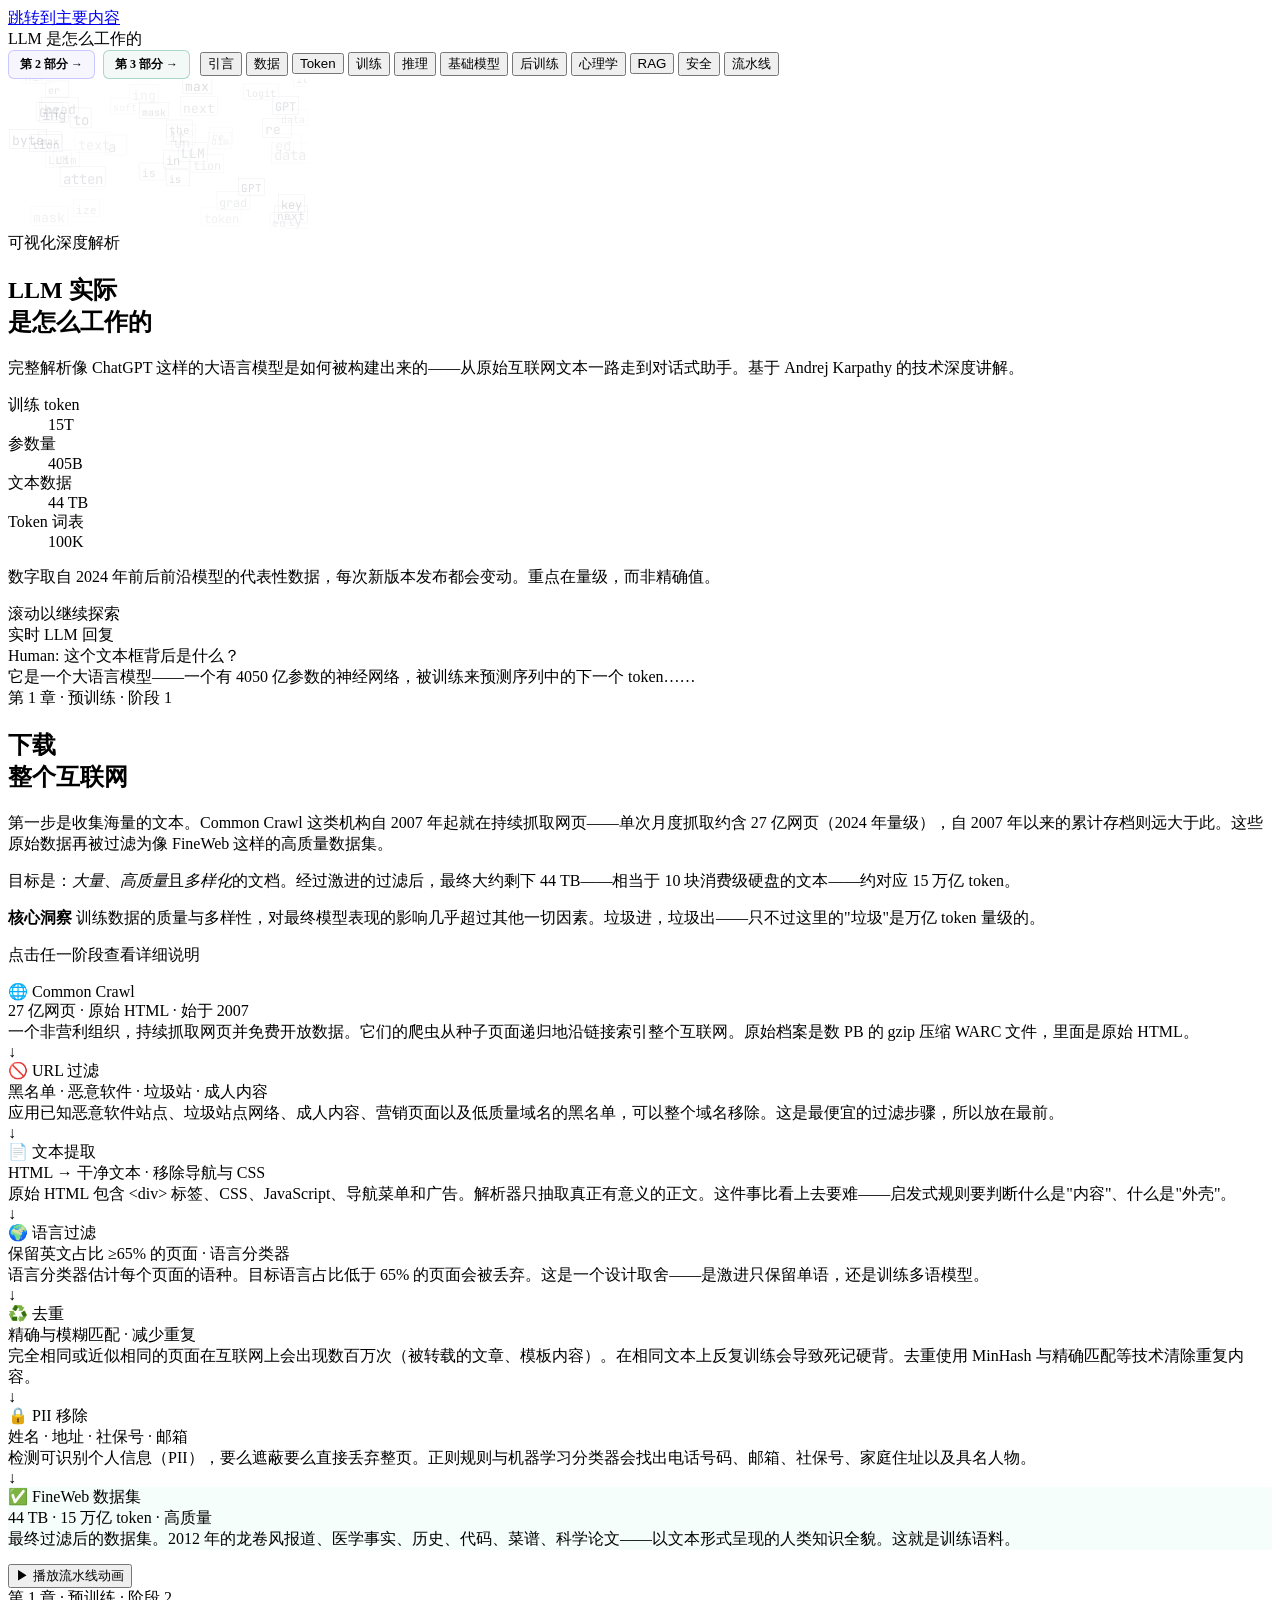
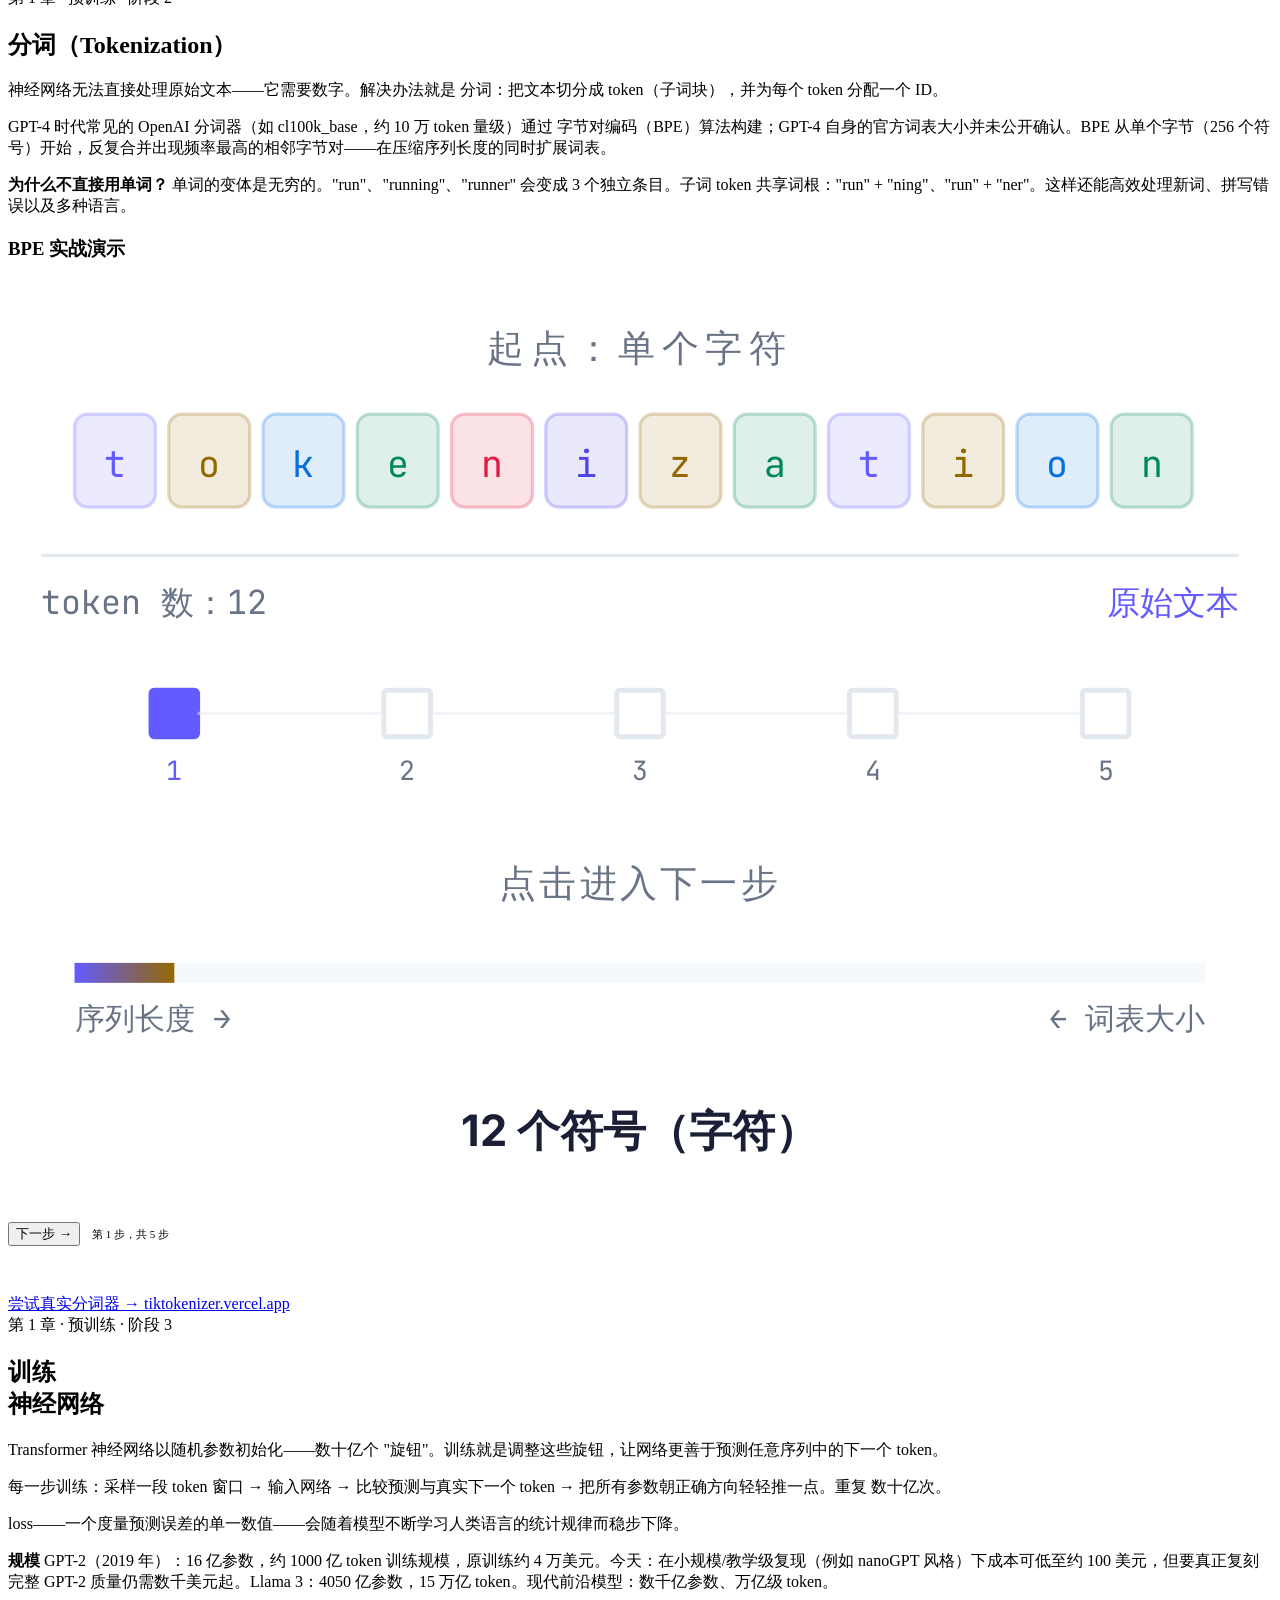
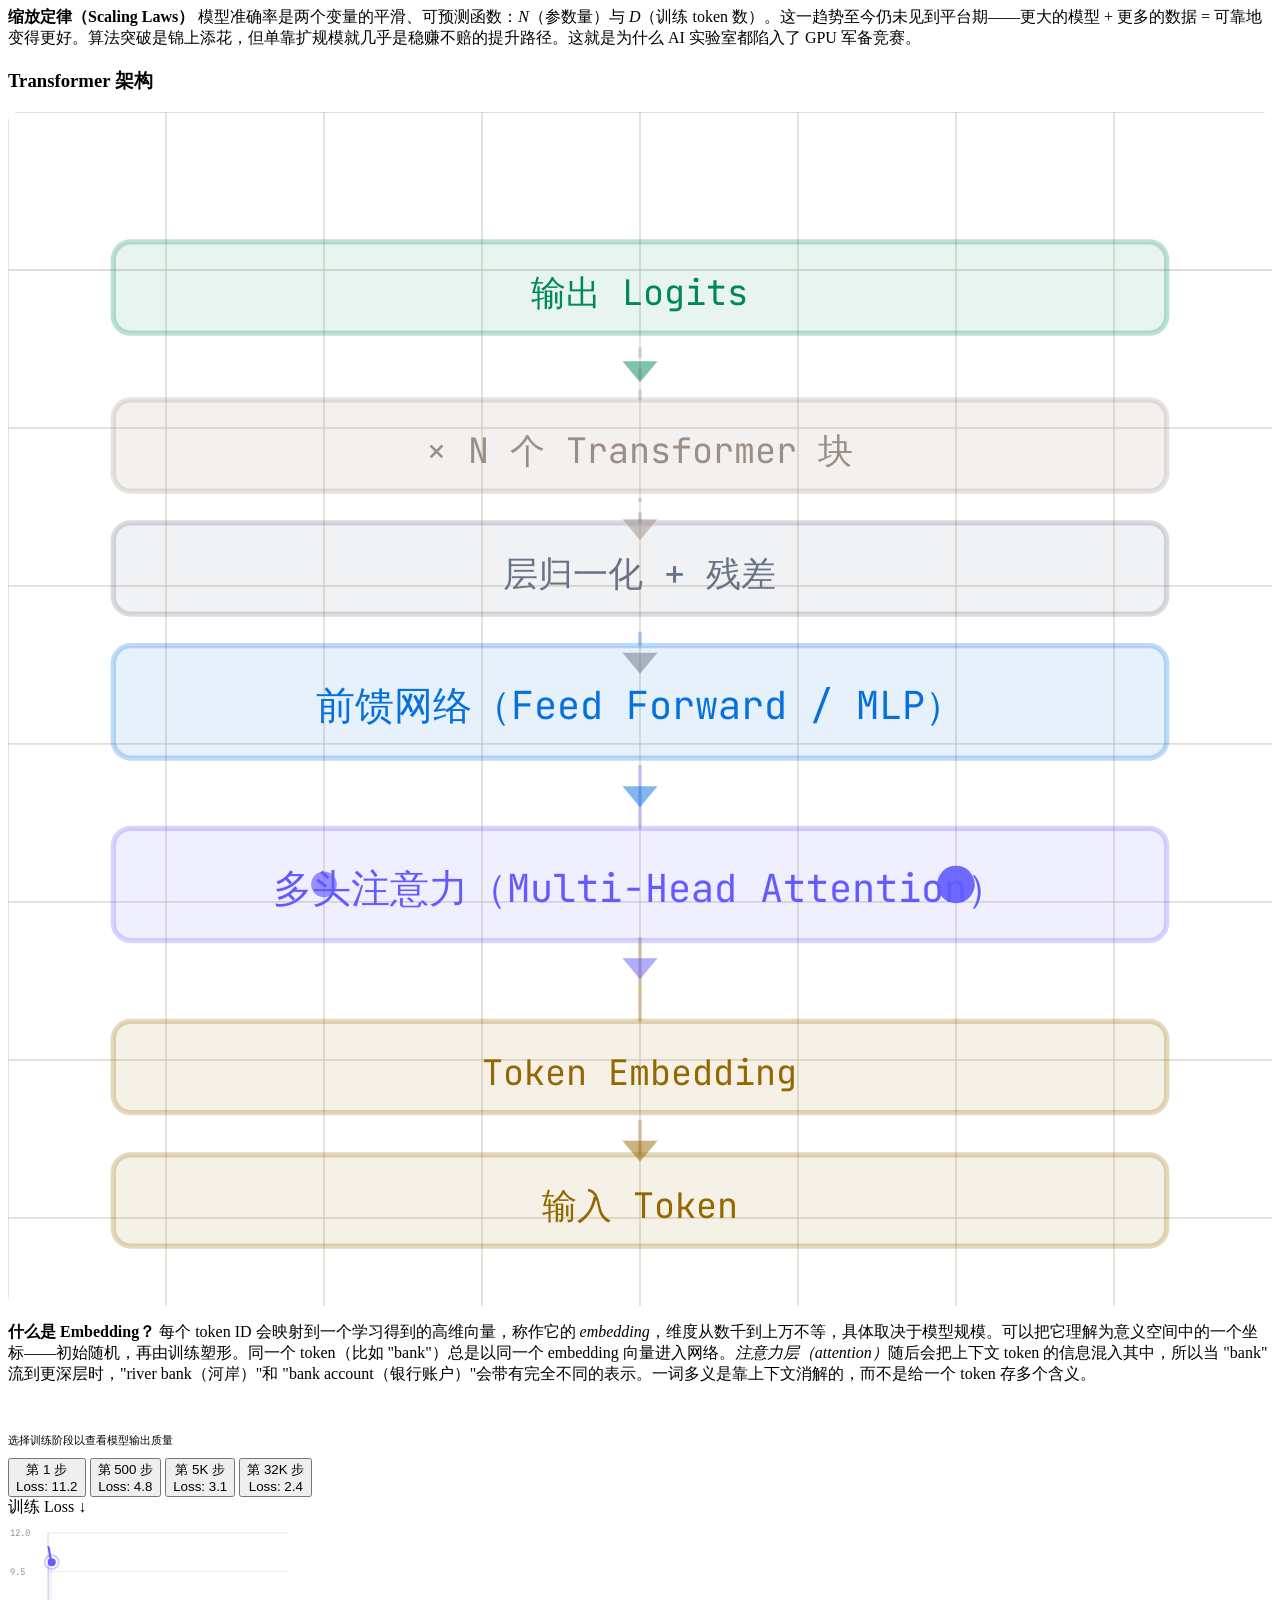
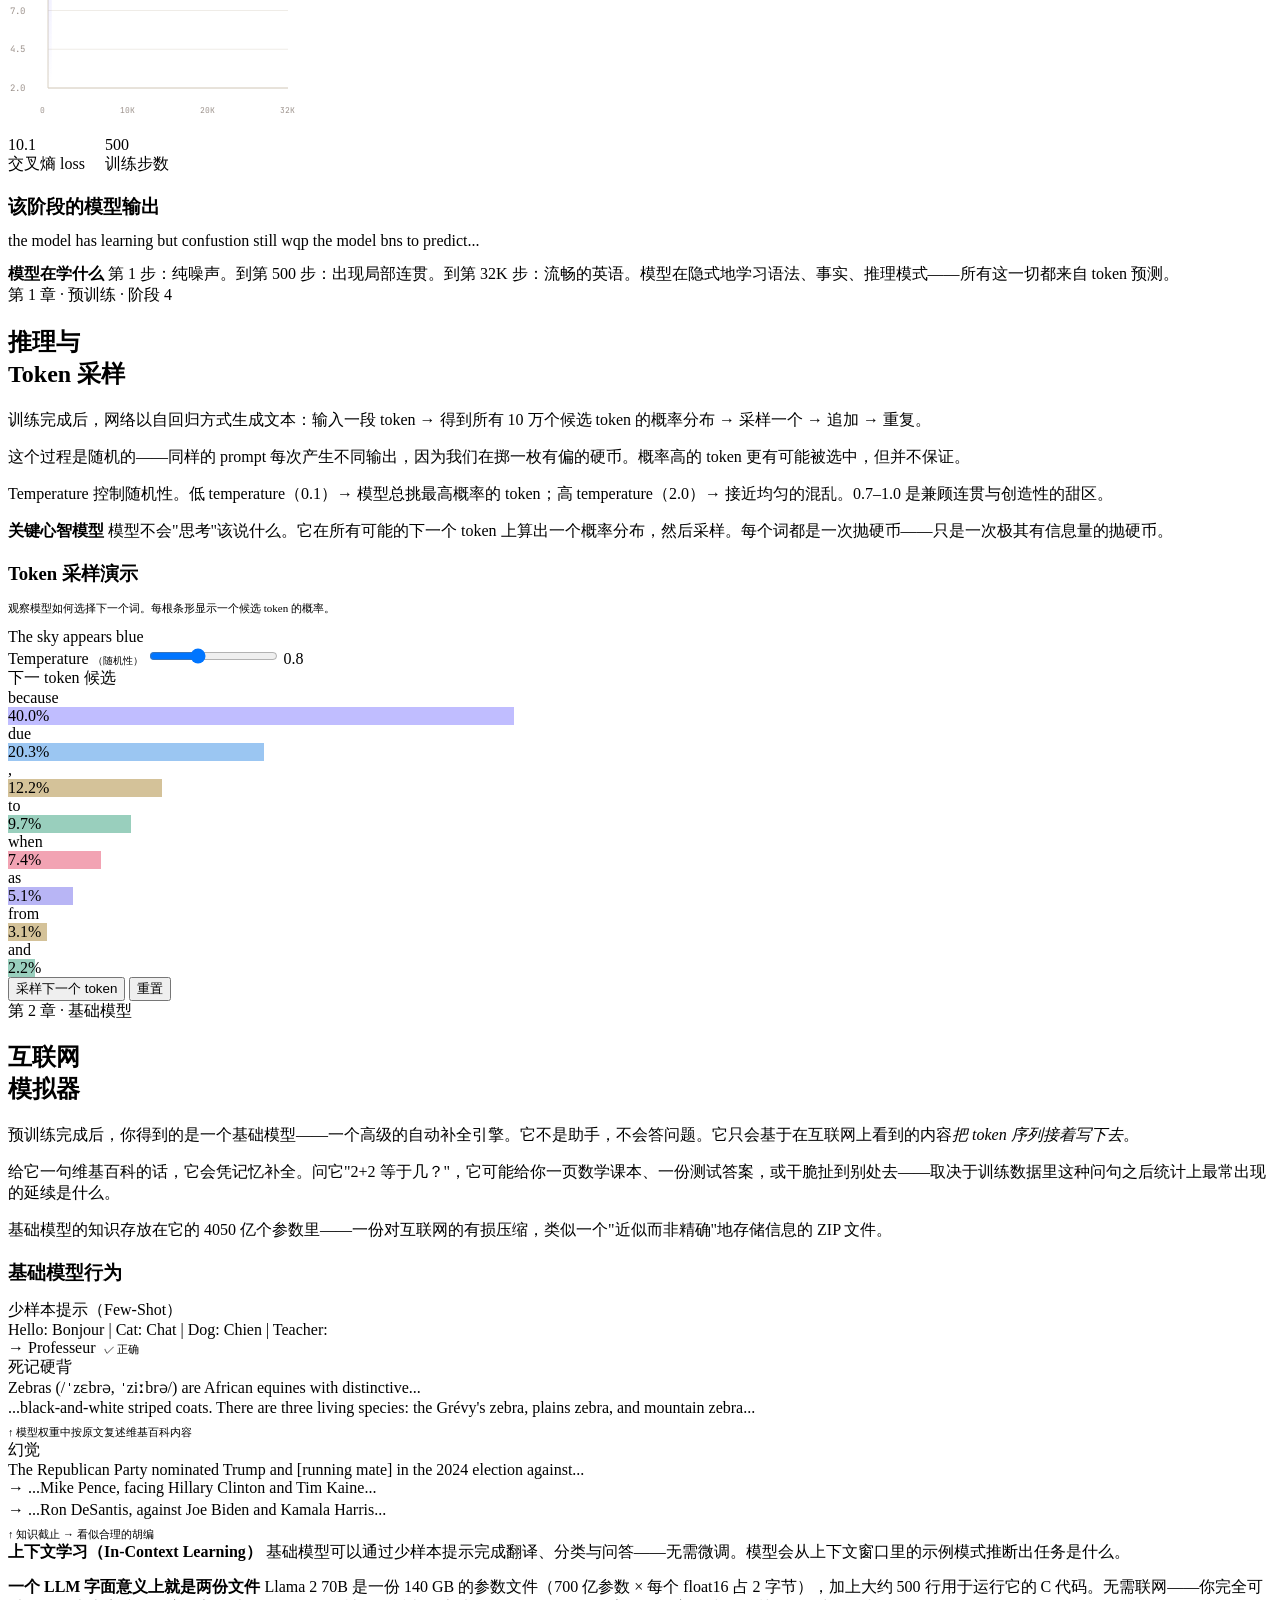
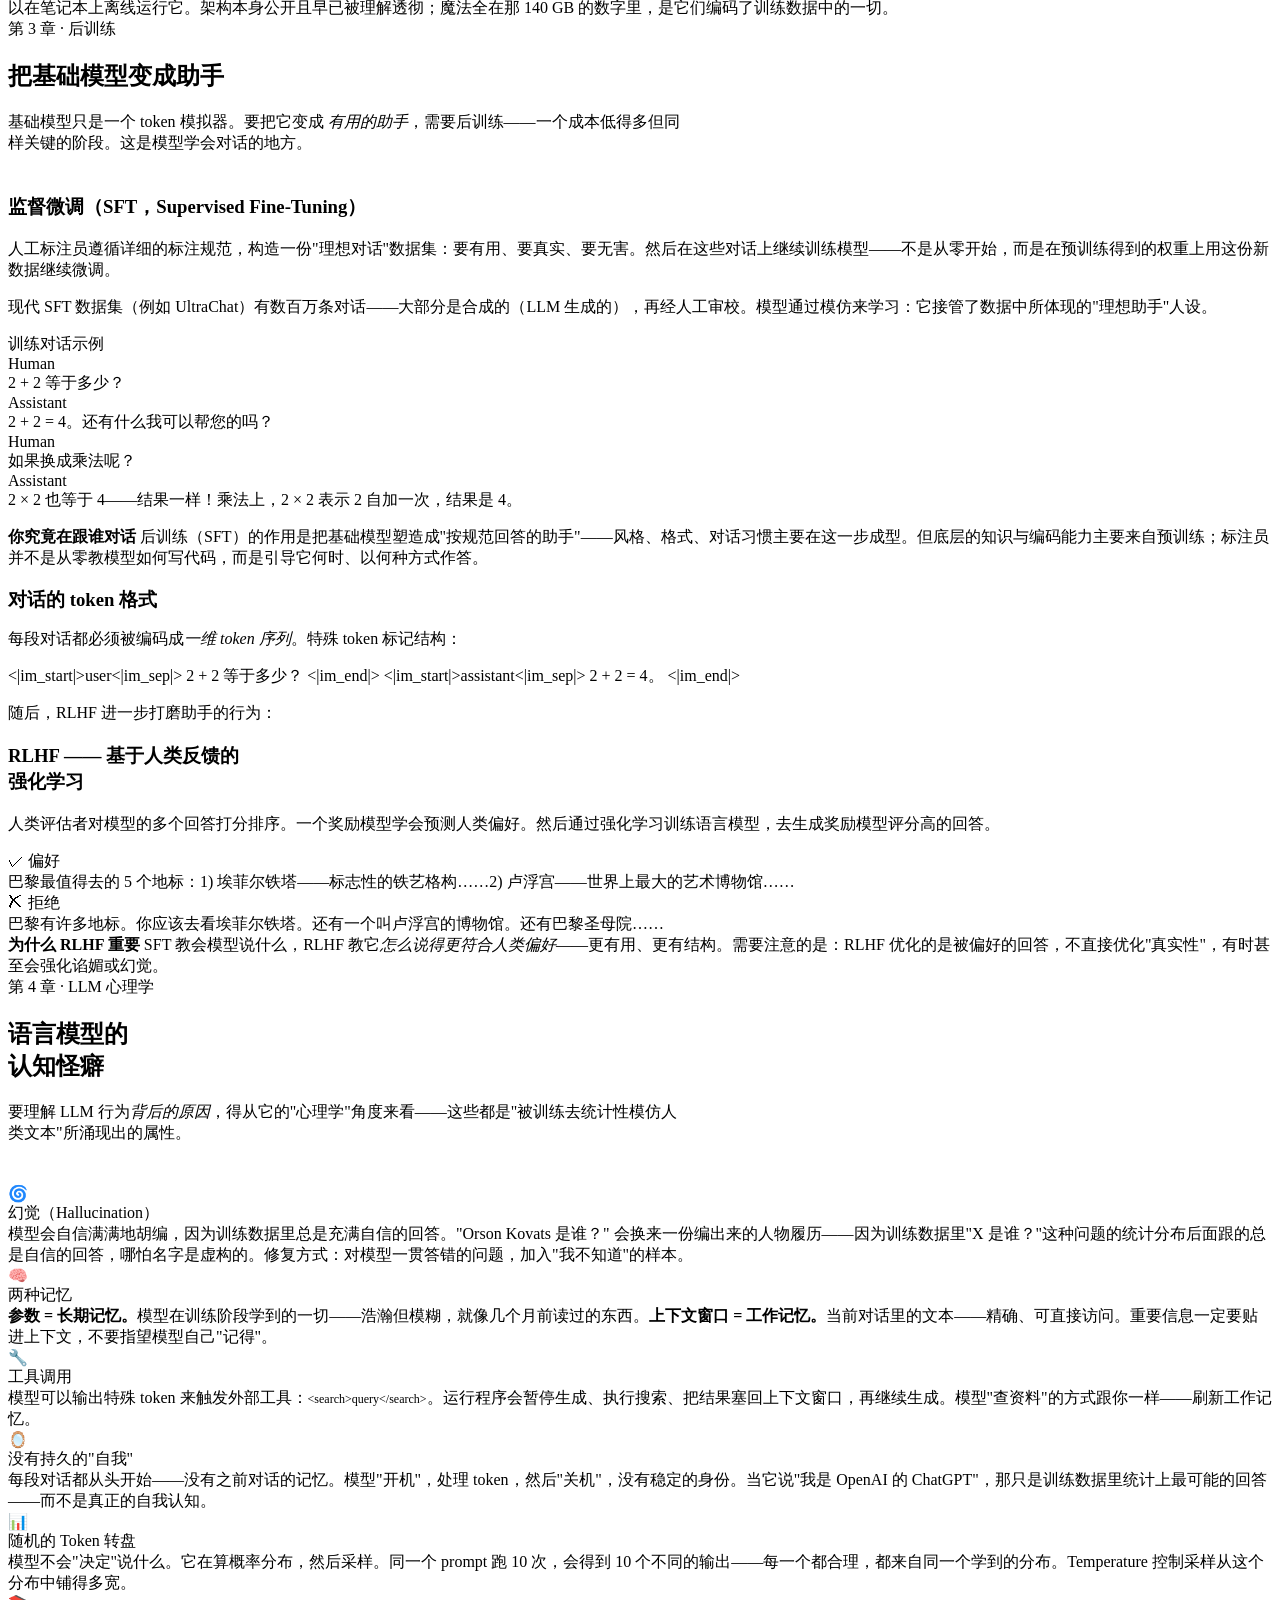
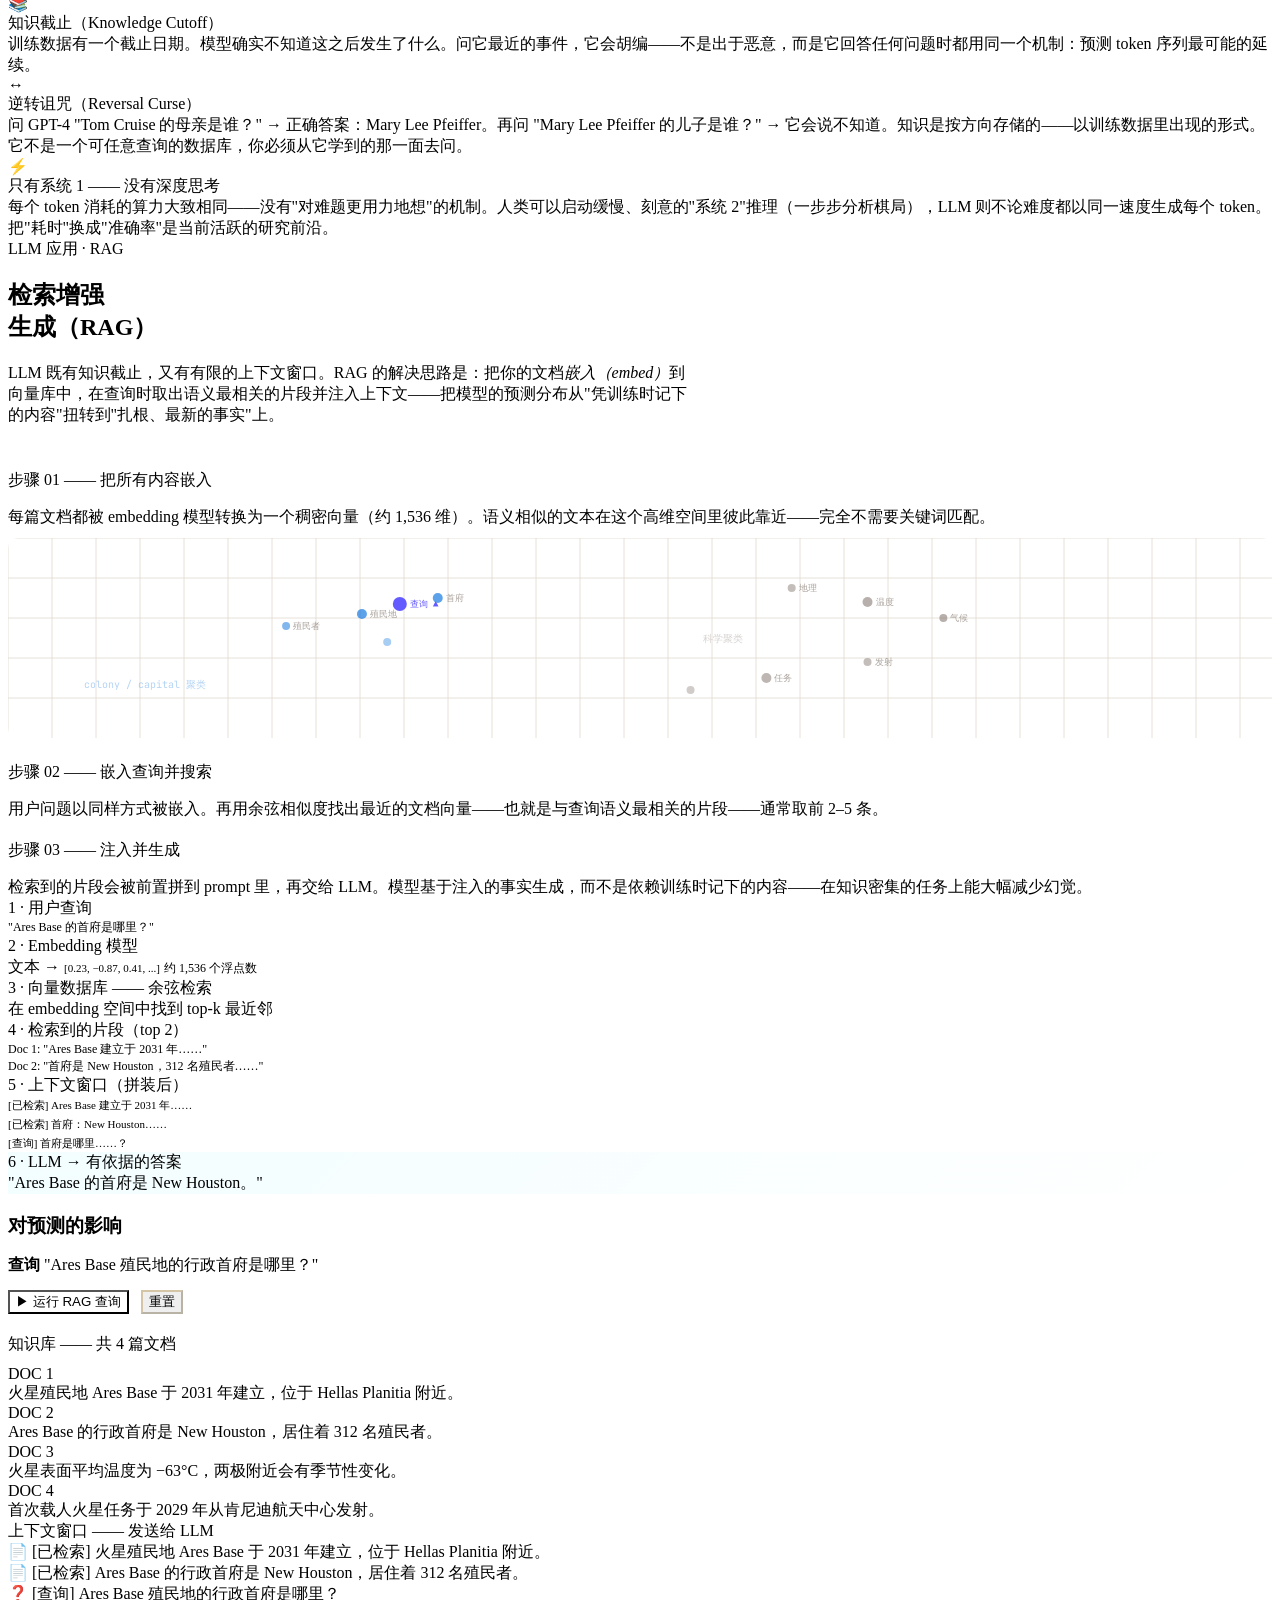
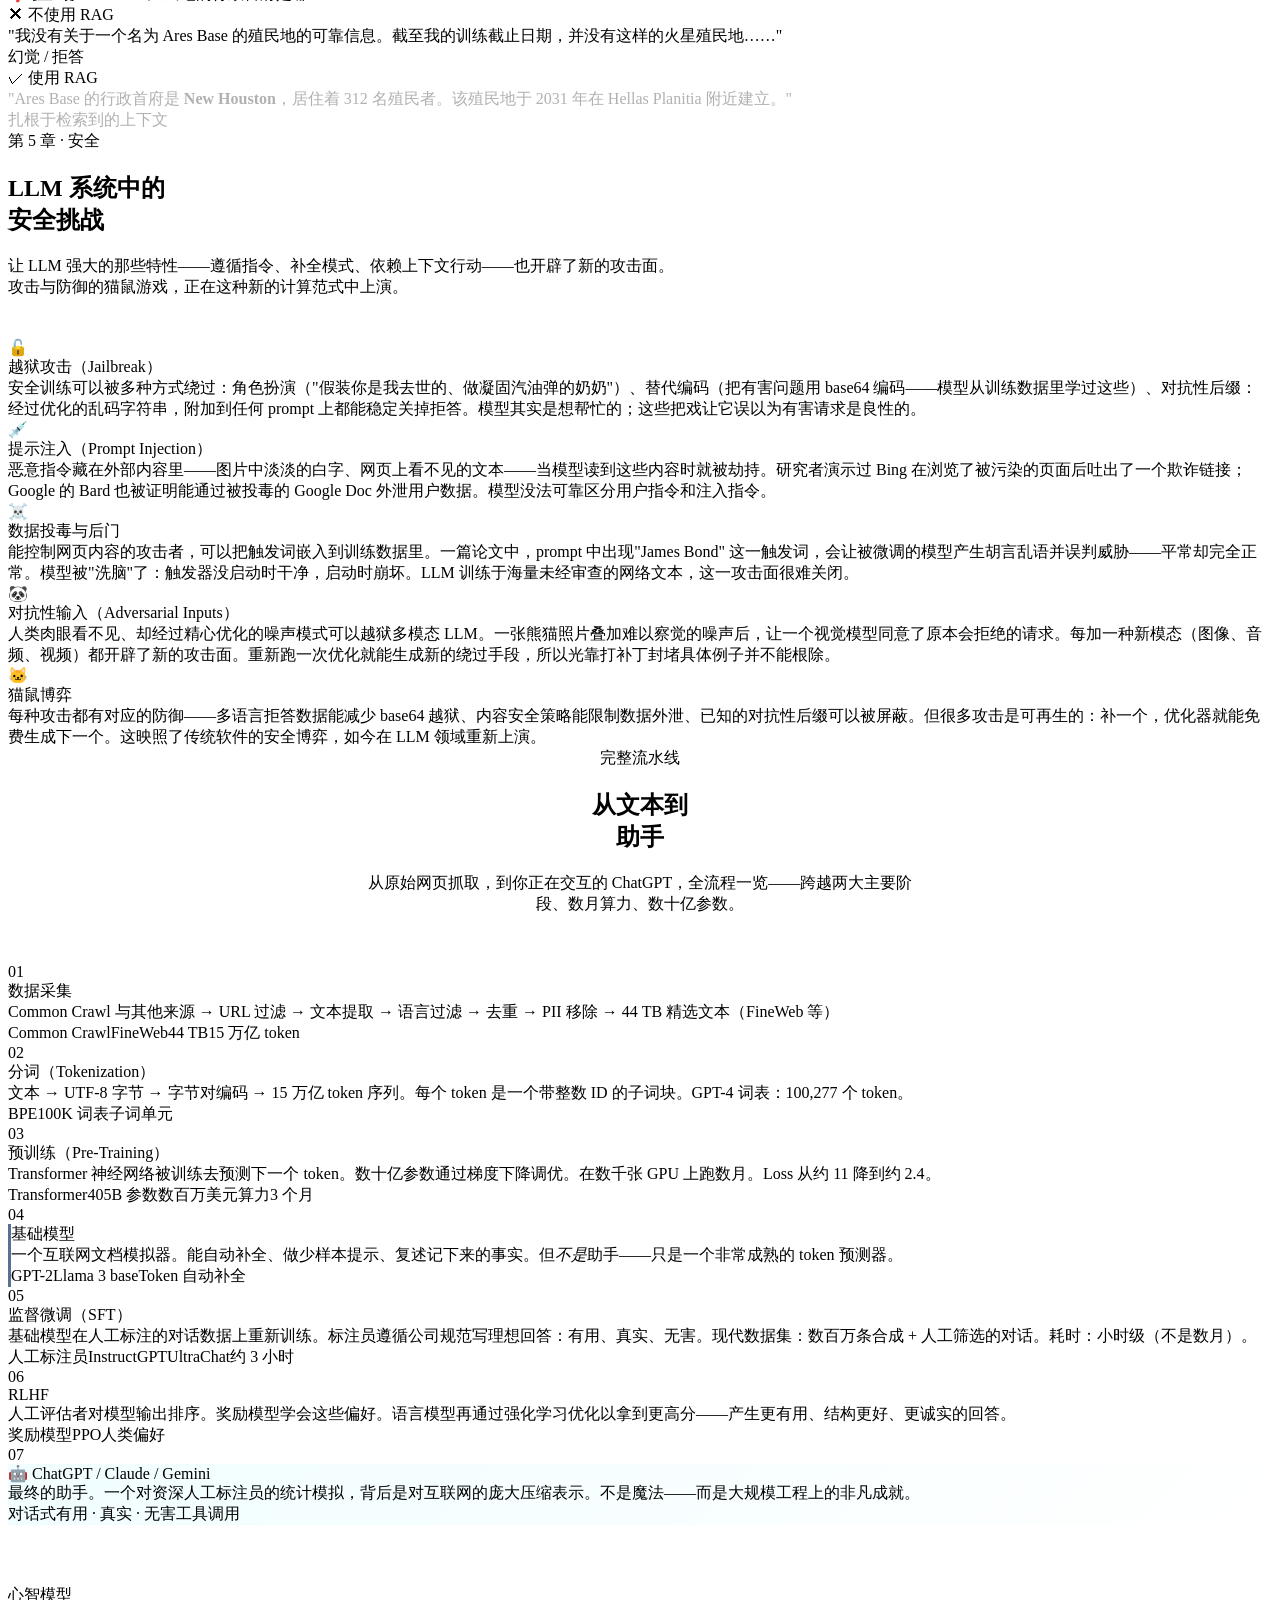
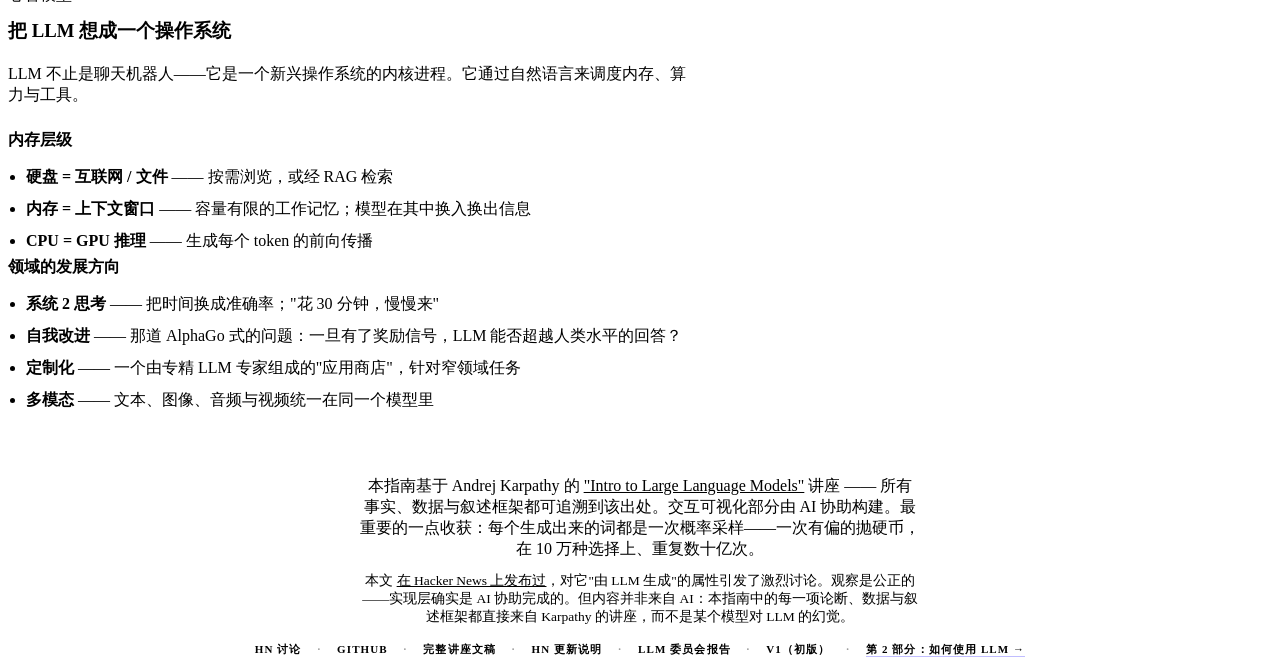
==== commit 821524d6: "Apply reviewer feedback: factual fixes & i18n cleanup - Common Crawl: clarify 2.7B is per-crawl, not" ====
--- a/index.html
+++ b/index.html
@@ -72,7 +72,7 @@
     <div class="col-text fade-up">
       <div class="chapter-badge" aria-hidden="true">第 1 章 · 预训练 · 阶段 1</div>
       <h2 class="section-title">下载<br>整个互联网</h2>
-      <p class="body-text">第一步是收集海量的文本。<span class="highlight">Common Crawl</span> 这类机构自 2007 年起就在持续抓取网页——到 2024 年已索引了 27 亿个页面。这些原始数据再被过滤为像 <span class="highlight">FineWeb</span> 这样的高质量数据集。</p>
+      <p class="body-text">第一步是收集海量的文本。<span class="highlight">Common Crawl</span> 这类机构自 2007 年起就在持续抓取网页——单次月度抓取约含 27 亿网页（2024 年量级），自 2007 年以来的累计存档则远大于此。这些原始数据再被过滤为像 <span class="highlight">FineWeb</span> 这样的高质量数据集。</p>
       <p class="body-text">目标是：<em>大量</em>、<em>高质量</em>且<em>多样化</em>的文档。经过激进的过滤后，最终大约剩下 <span class="highlight-a">44 TB</span>——相当于 10 块消费级硬盘的文本——约对应 15 万亿 token。</p>
       <div class="insight-box">
         <strong>核心洞察</strong>
@@ -137,7 +137,7 @@
         <div class="chapter-badge">第 1 章 · 预训练 · 阶段 2</div>
         <h2 class="section-title">分词（Tokenization）</h2>
         <p class="body-text">神经网络无法直接处理原始文本——它需要数字。解决办法就是 <span class="highlight">分词</span>：把文本切分成 token（子词块），并为每个 token 分配一个 ID。</p>
-        <p class="body-text">GPT-4 使用一个 <span class="highlight">100,277 个 token</span> 的词表，通过 <span class="highlight-a">字节对编码（BPE）</span>算法构建。BPE 从单个字节（256 个符号）开始，反复合并出现频率最高的相邻字节对——在压缩序列长度的同时扩展词表。</p>
+        <p class="body-text">GPT-4 时代常见的 OpenAI 分词器（如 <span class="highlight">cl100k_base</span>，约 10 万 token 量级）通过 <span class="highlight-a">字节对编码（BPE）</span>算法构建；GPT-4 自身的官方词表大小并未公开确认。BPE 从单个字节（256 个符号）开始，反复合并出现频率最高的相邻字节对——在压缩序列长度的同时扩展词表。</p>
         <div class="insight-box">
           <strong>为什么不直接用单词？</strong>
           单词的变体是无穷的。"run"、"running"、"runner" 会变成 3 个独立条目。子词 token 共享词根："run" + "ning"、"run" + "ner"。这样还能高效处理新词、拼写错误以及多种语言。
@@ -170,7 +170,7 @@
         <p class="body-text"><span class="highlight">loss</span>——一个度量预测误差的单一数值——会随着模型不断学习人类语言的统计规律而稳步下降。</p>
         <div class="insight-box">
           <strong>规模</strong>
-          GPT-2（2019 年）：16 亿参数，1000 亿 token，训练约 4 万美元。今天：同等质量大约只需 100 美元。Llama 3：4050 亿参数，15 万亿 token。现代前沿模型：数千亿参数、万亿级 token。
+          GPT-2（2019 年）：16 亿参数，约 1000 亿 token 训练规模，原训练约 4 万美元。今天：在小规模/教学级复现（例如 nanoGPT 风格）下成本可低至约 100 美元，但要真正复刻完整 GPT-2 质量仍需数千美元起。Llama 3：4050 亿参数，15 万亿 token。现代前沿模型：数千亿参数、万亿级 token。
         </div>
         <div class="insight-box" style="margin-top:14px">
           <strong>缩放定律（Scaling Laws）</strong>
@@ -182,7 +182,7 @@
         <svg id="transformer-svg" viewBox="0 0 360 340" width="100%" style="background:var(--card);border:1px solid var(--border);border-radius:10px;display:block;margin-bottom:16px" role="img" aria-label="Transformer 架构示意图，展示数据从输入 token 经过 embedding、attention 和前馈层最终输出 logits 的流向"><title>Transformer 架构</title></svg>
         <div class="insight-box">
           <strong>什么是 Embedding？</strong>
-          每个 token ID 会映射到一个学习得到的、约 1,000–4,000 维的向量，称作它的 <em>embedding</em>。可以把它理解为意义空间中的一个坐标——初始随机，再由训练塑形。同一个 token（比如 "bank"）总是以同一个 embedding 向量进入网络。<em>注意力层（attention）</em>随后会把上下文 token 的信息混入其中，所以当 "bank" 流到更深层时，"river bank（河岸）"和 "bank account（银行账户）"会带有完全不同的表示。一词多义是靠上下文消解的，而不是给一个 token 存多个含义。
+          每个 token ID 会映射到一个学习得到的高维向量，称作它的 <em>embedding</em>，维度从数千到上万不等，具体取决于模型规模。可以把它理解为意义空间中的一个坐标——初始随机，再由训练塑形。同一个 token（比如 "bank"）总是以同一个 embedding 向量进入网络。<em>注意力层（attention）</em>随后会把上下文 token 的信息混入其中，所以当 "bank" 流到更深层时，"river bank（河岸）"和 "bank account（银行账户）"会带有完全不同的表示。一词多义是靠上下文消解的，而不是给一个 token 存多个含义。
         </div>
       </div>
     </div>
@@ -265,7 +265,7 @@
         <h2 class="section-title">互联网<br>模拟器</h2>
         <p class="body-text">预训练完成后，你得到的是一个<span class="highlight">基础模型</span>——一个高级的自动补全引擎。它不是助手，不会答问题。它只会基于在互联网上看到的内容<em>把 token 序列接着写下去</em>。</p>
         <p class="body-text">给它一句维基百科的话，它会凭记忆补全。问它"2+2 等于几？"，它可能给你一页数学课本、一份测试答案，或干脆扯到别处去——取决于训练数据里这种问句之后统计上最常出现的延续是什么。</p>
-        <p class="body-text">基础模型的知识存放在它的 <span class="highlight-a">4050 亿个参数</span>里——一份对互联网的有损压缩，类似一个"近似而非精确"地存储信息的 zip 文件。</p>
+        <p class="body-text">基础模型的知识存放在它的 <span class="highlight-a">4050 亿个参数</span>里——一份对互联网的有损压缩，类似一个"近似而非精确"地存储信息的 ZIP 文件。</p>
       </div>
       <div class="fade-up" style="animation-delay:.15s">
         <h3 class="sub-title" style="margin-bottom:14px">基础模型行为</h3>
@@ -330,7 +330,7 @@
         </div>
         <div class="insight-box" style="margin-top:16px">
           <strong>你究竟在跟谁对话</strong>
-          ChatGPT 是 OpenAI 雇佣的人类标注员的统计模拟——这些标注员是按照标注规范作答的专家。当它回答一个编程问题时，它在模仿一名熟练的开发者标注员会怎么写。
+          后训练（SFT）的作用是把基础模型塑造成"按规范回答的助手"——风格、格式、对话习惯主要在这一步成型。但底层的知识与编码能力主要来自预训练；标注员并不是从零教模型如何写代码，而是引导它何时、以何种方式作答。
         </div>
       </div>
       <div class="fade-up" style="animation-delay:.15s">
@@ -359,7 +359,7 @@
         </div>
         <div class="insight-box">
           <strong>为什么 RLHF 重要</strong>
-          SFT 教会模型说什么，RLHF 教它<em>怎么说得好</em>——让回答更有用、更有结构、更诚实，也更不容易胡编。
+          SFT 教会模型说什么，RLHF 教它<em>怎么说得更符合人类偏好</em>——更有用、更有结构。需要注意的是：RLHF 优化的是被偏好的回答，不直接优化"真实性"，有时甚至会强化谄媚或幻觉。
         </div>
       </div>
     </div>
@@ -581,7 +581,7 @@
         <div class="ps-content" style="border-left:3px solid var(--cyan)">
           <div class="ps-title" style="color:var(--cyan)">数据采集</div>
           <div class="ps-desc">Common Crawl 与其他来源 → URL 过滤 → 文本提取 → 语言过滤 → 去重 → PII 移除 → 44 TB 精选文本（FineWeb 等）</div>
-          <div class="ps-tags"><span class="tag tag-c">Common Crawl</span><span class="tag tag-c">FineWeb</span><span class="tag tag-c">44 TB</span><span class="tag tag-c">15T tokens</span></div>
+          <div class="ps-tags"><span class="tag tag-c">Common Crawl</span><span class="tag tag-c">FineWeb</span><span class="tag tag-c">44 TB</span><span class="tag tag-c">15 万亿 token</span></div>
         </div>
       </div>
       <div class="pipeline-connector"></div>
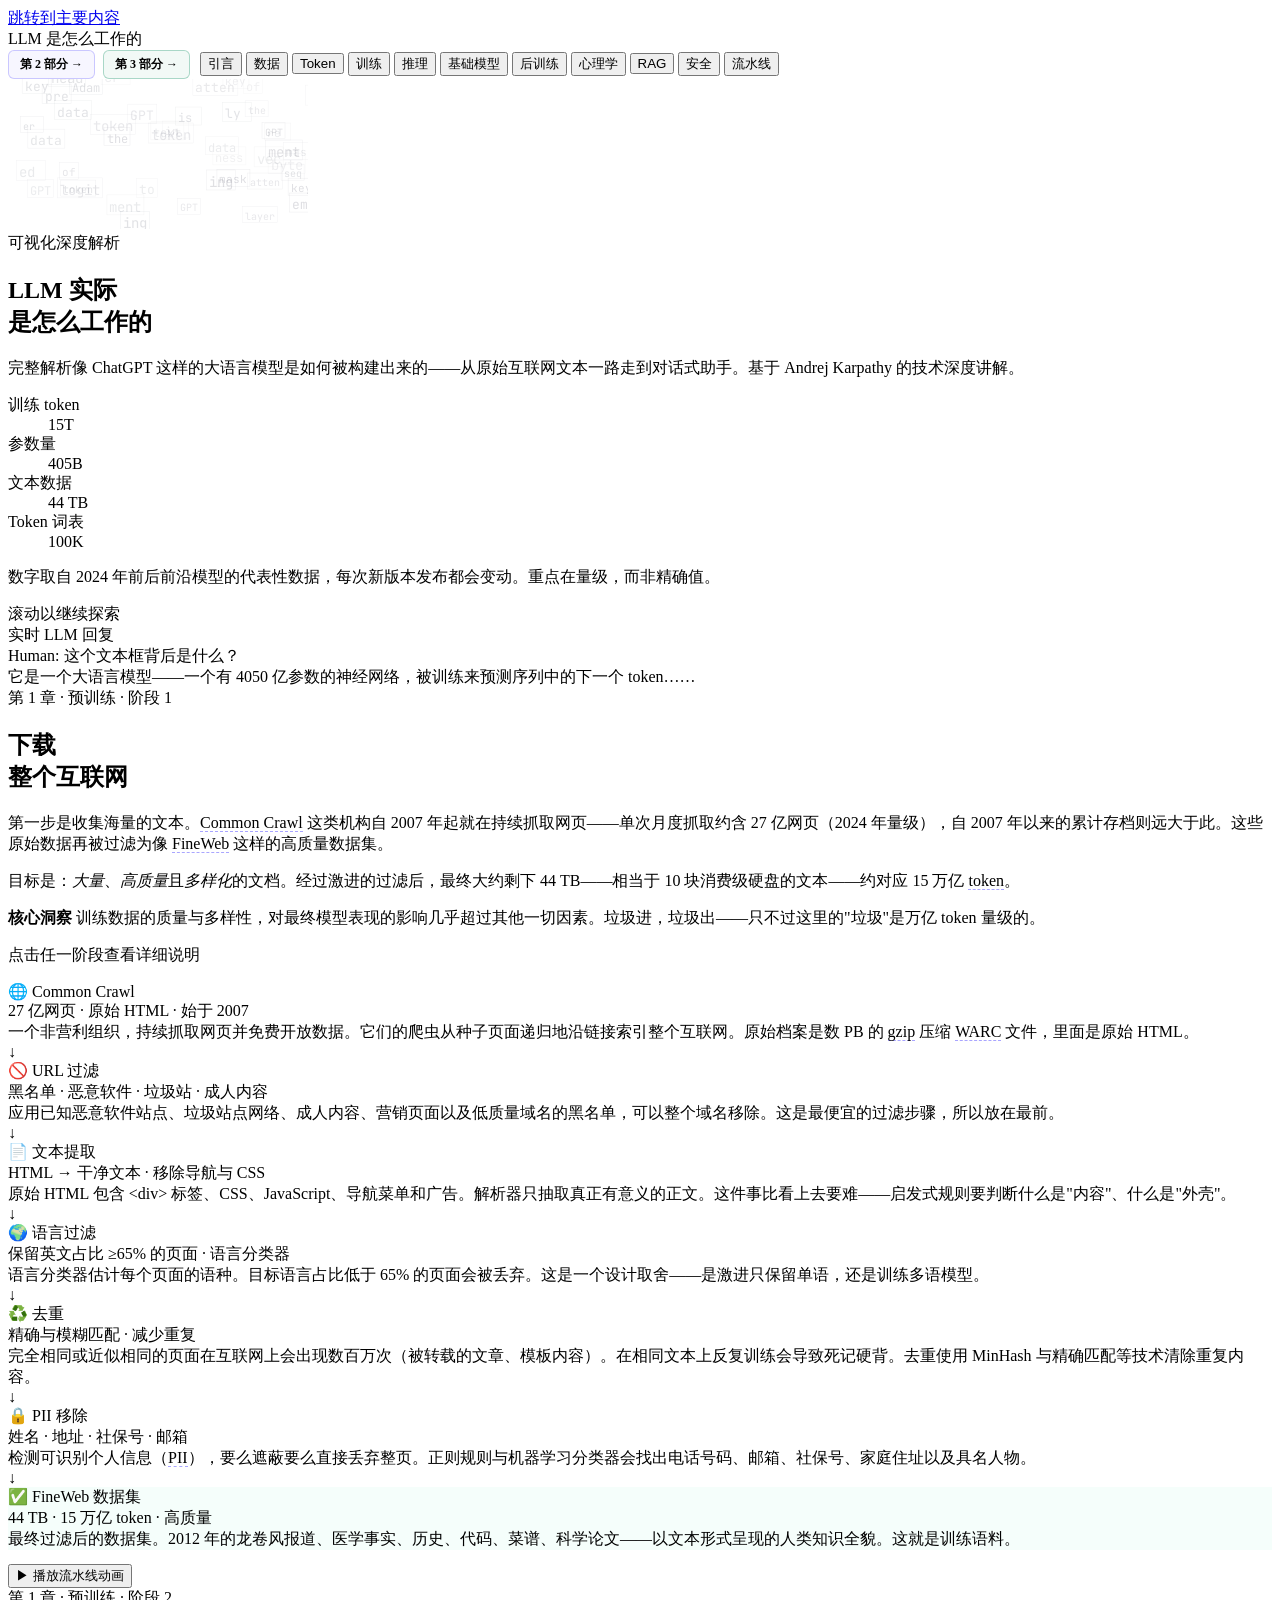
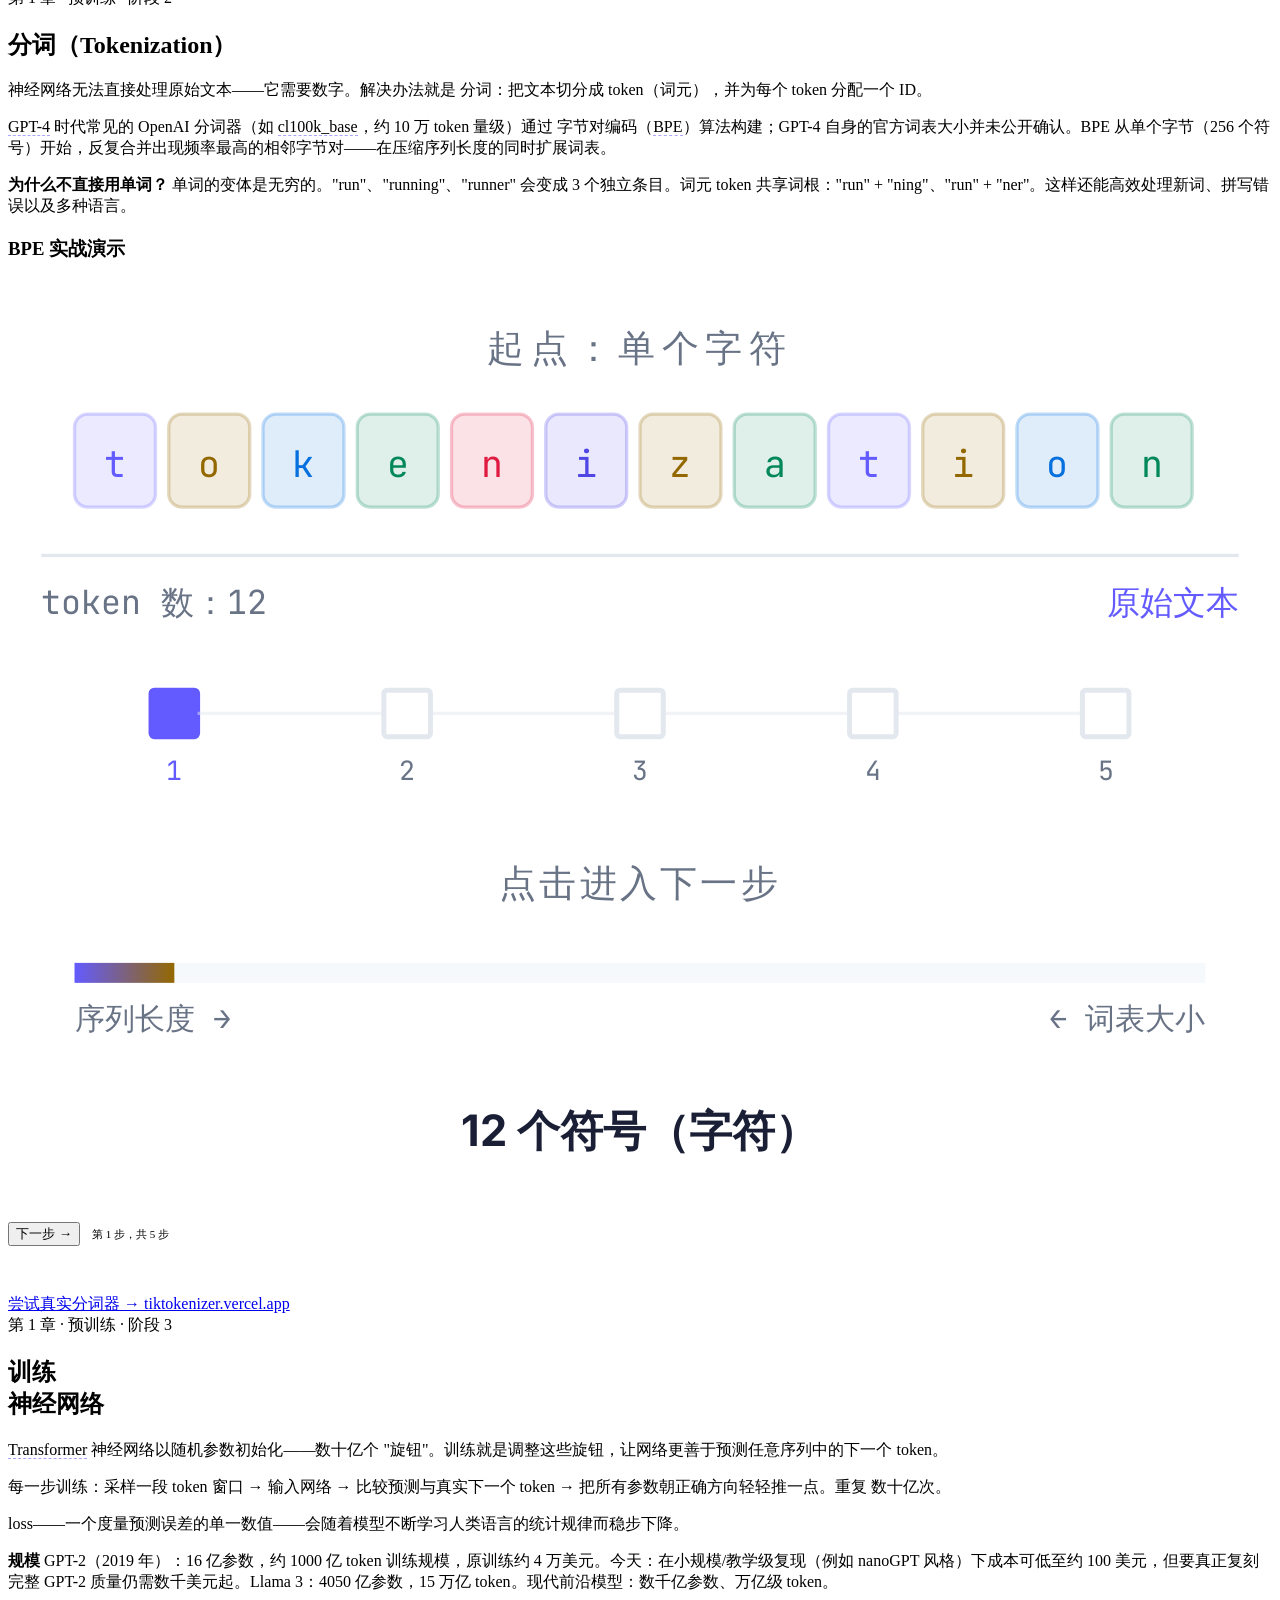
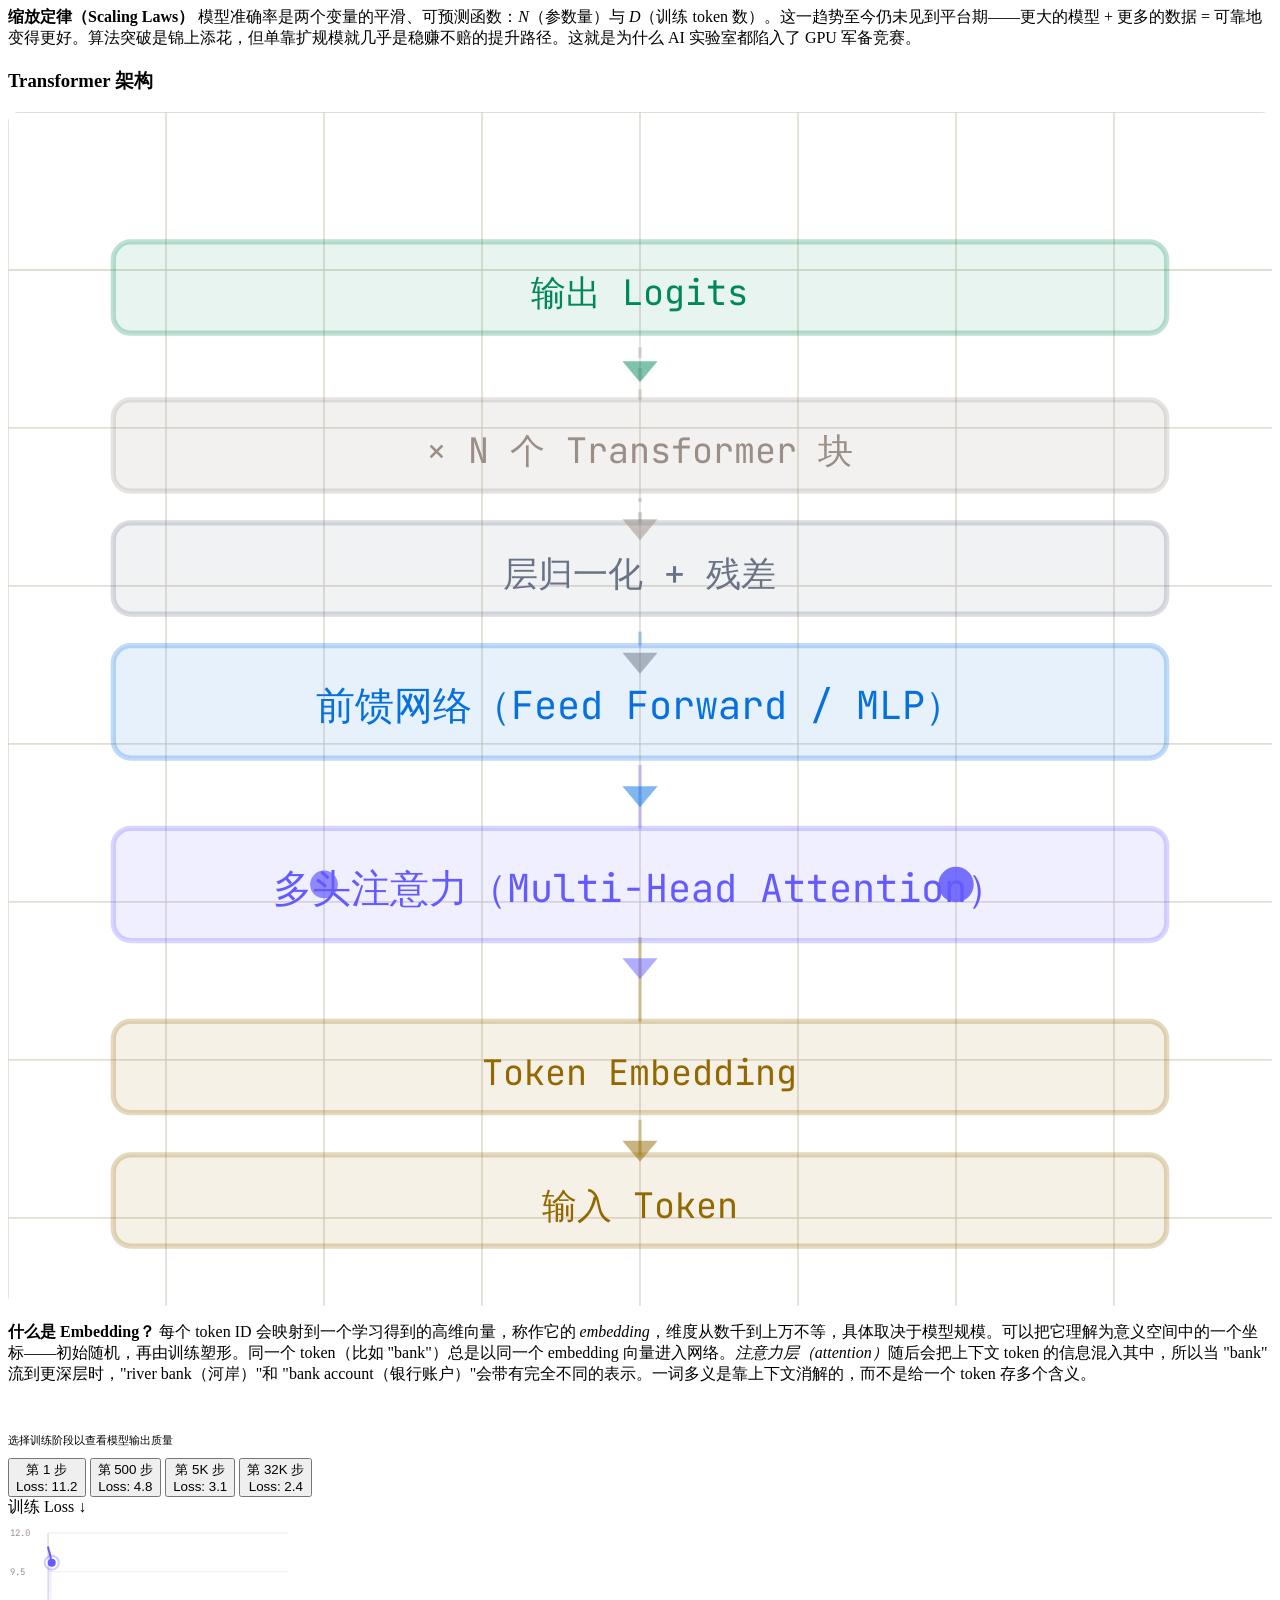
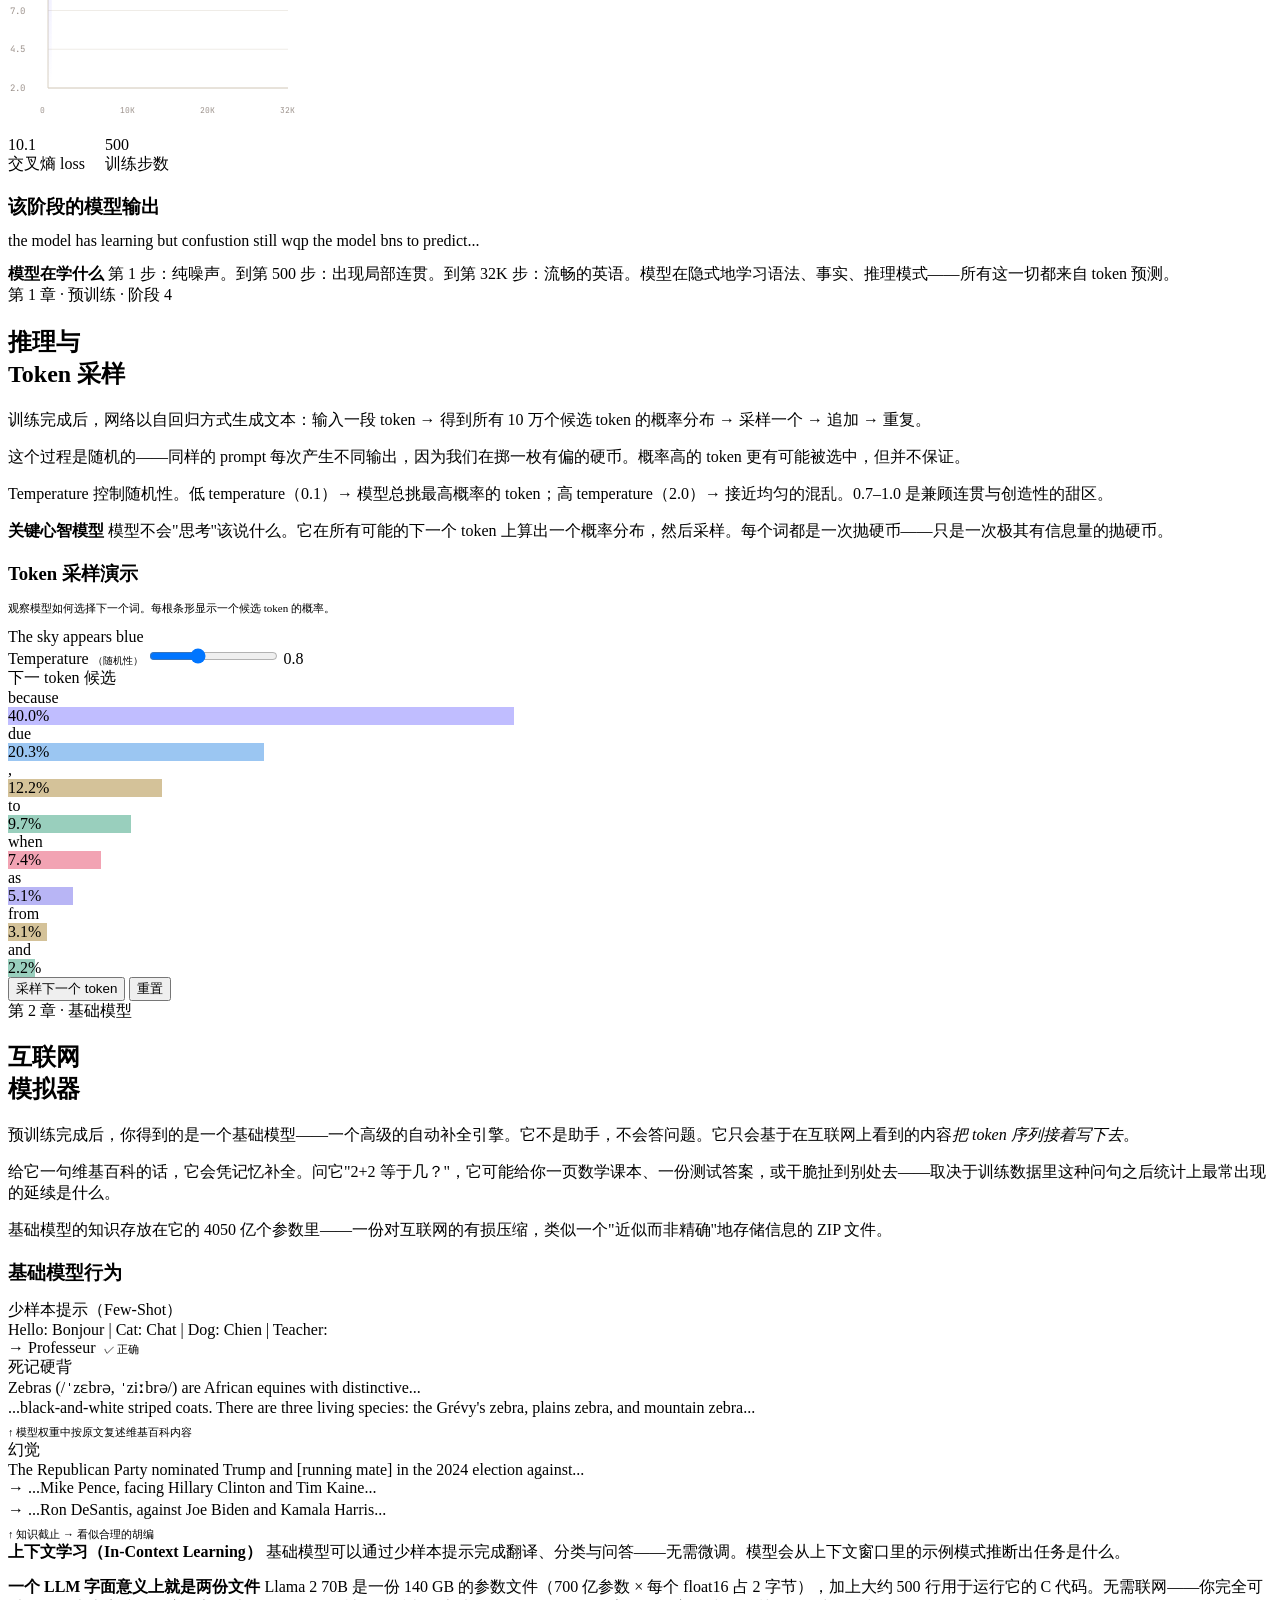
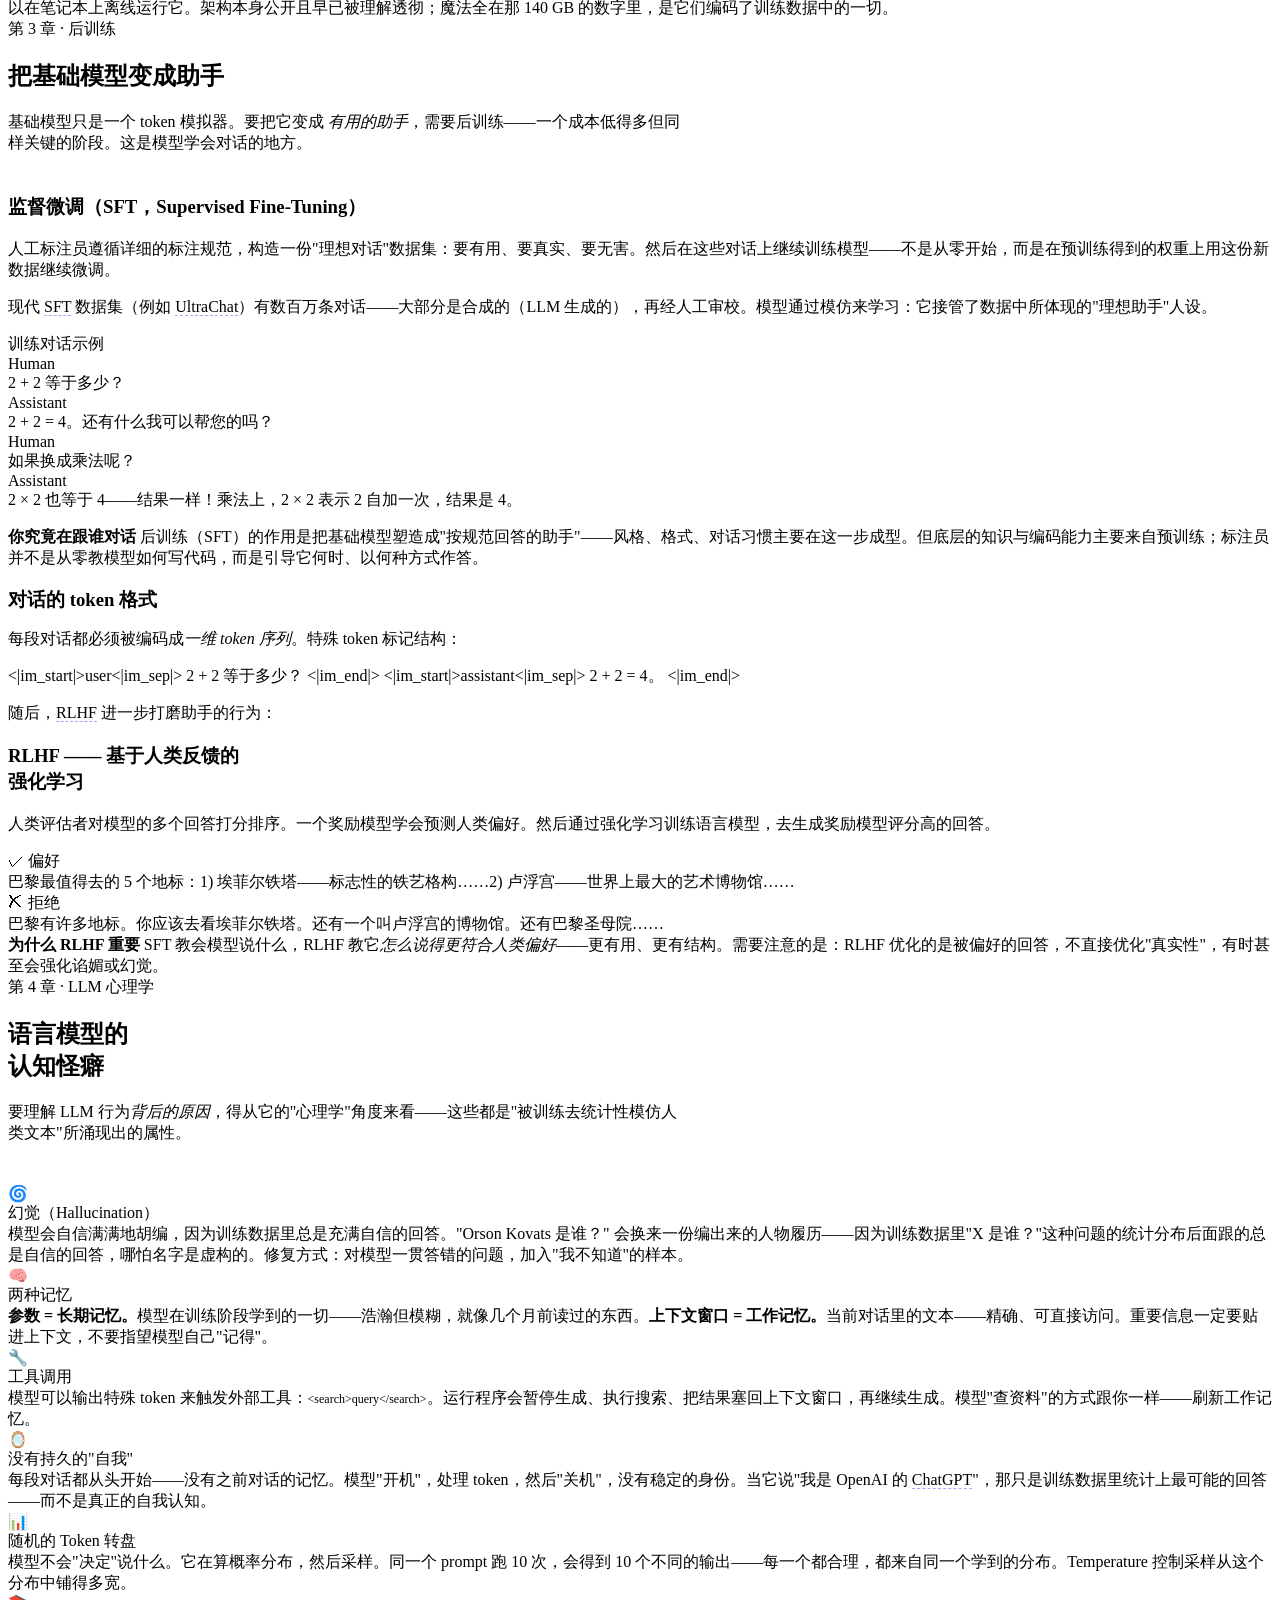
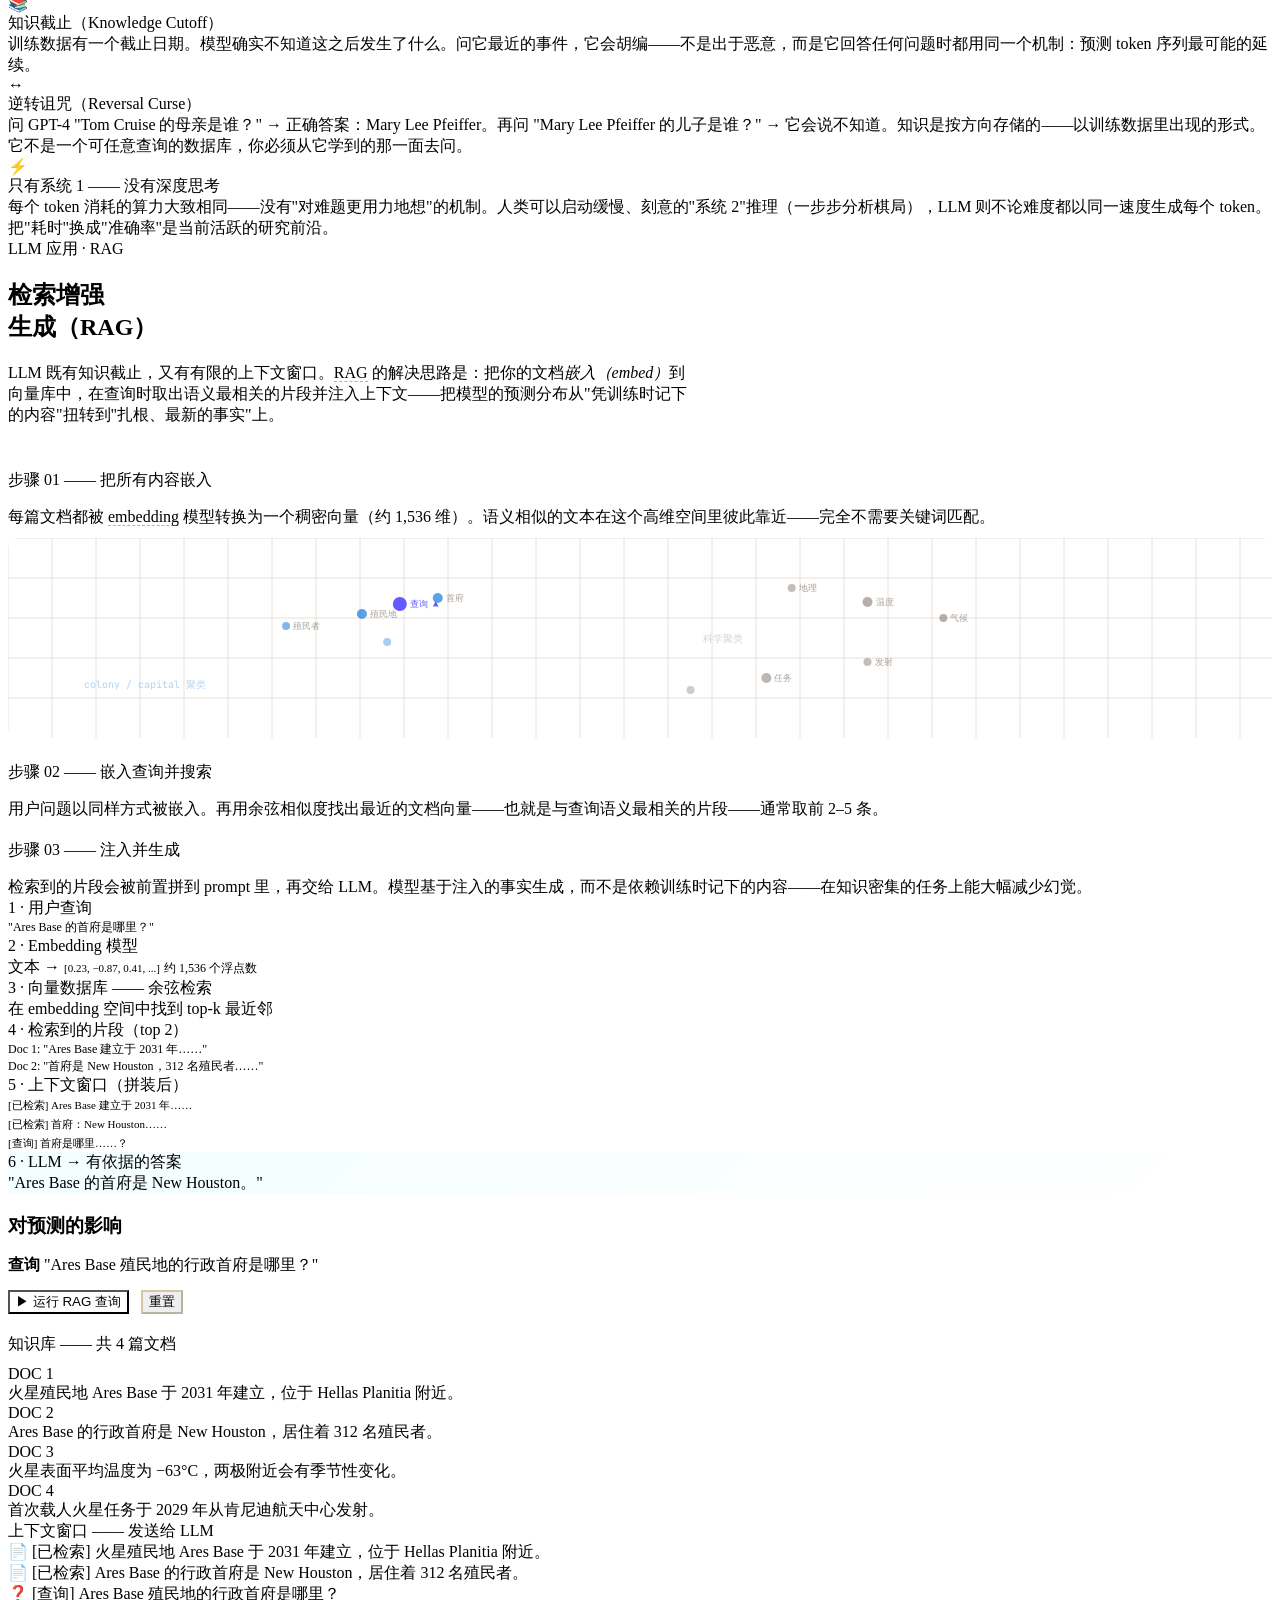
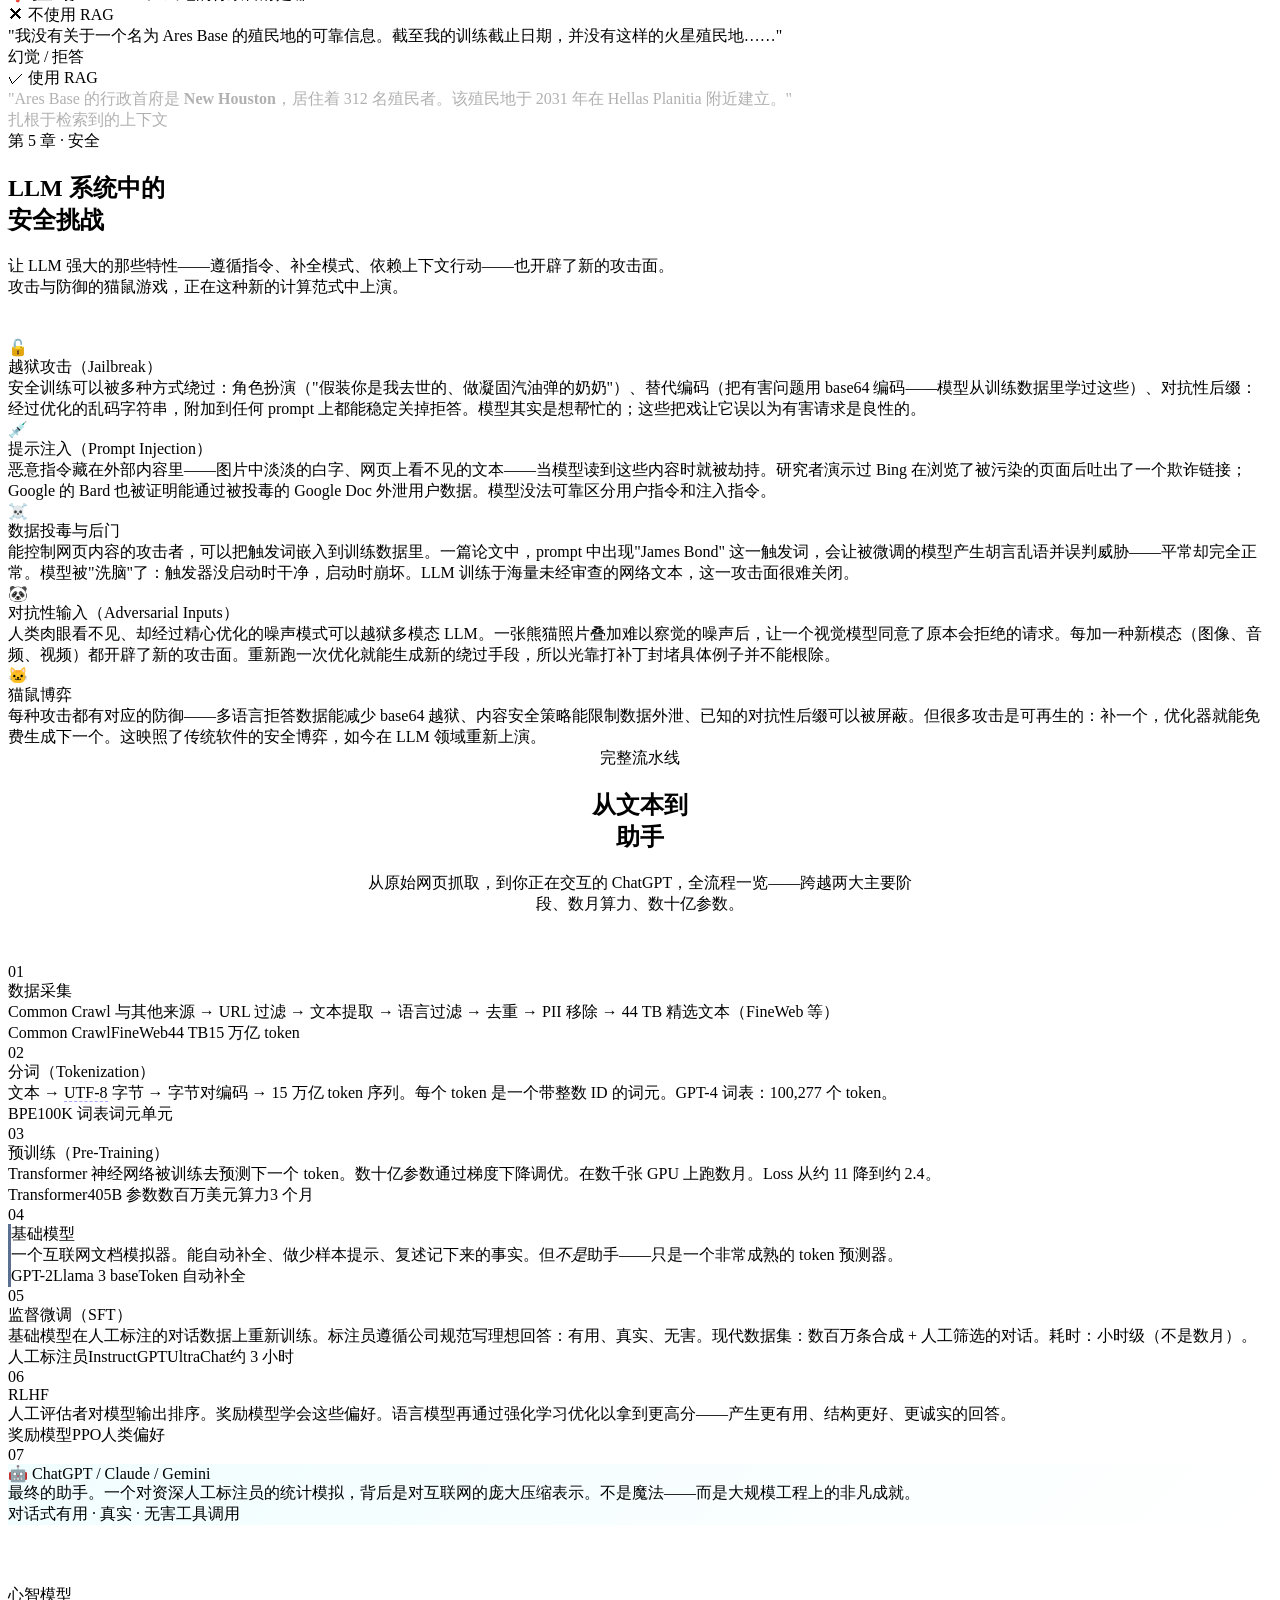
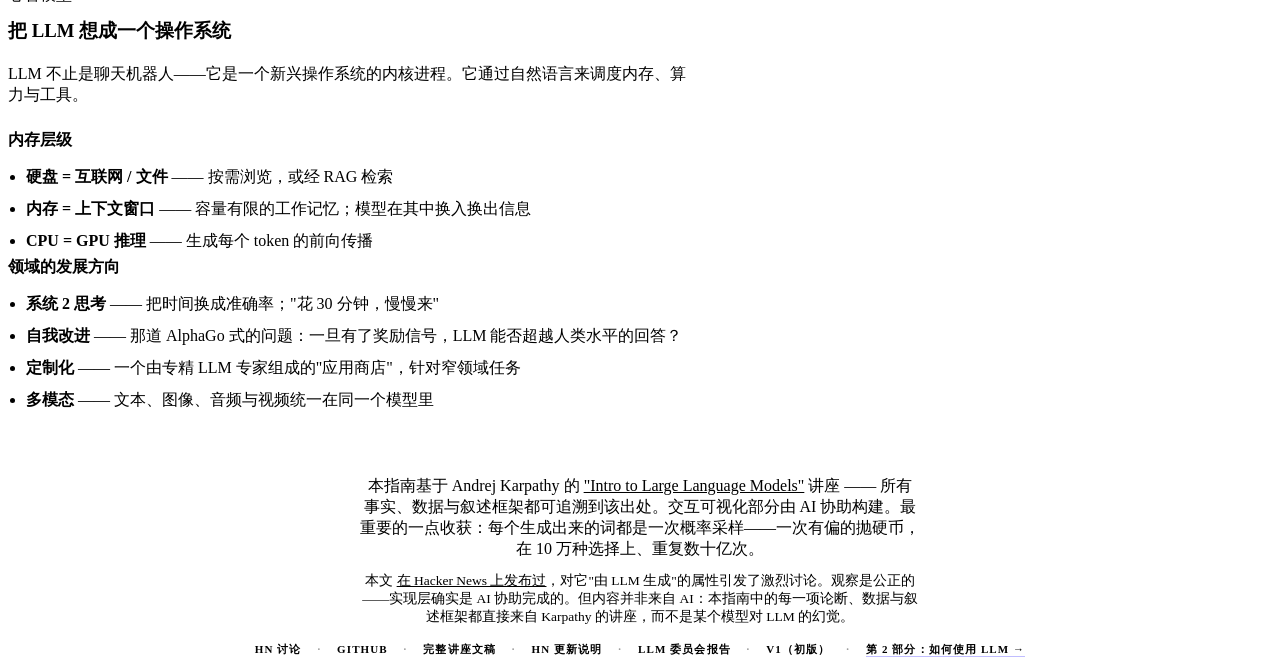
==== commit 03c6f984: "新增术语悬浮注释功能 为 FineWeb、WARC、PII、BPE、RLHF、Transformer 等强专业性英文术语 增加非干扰式悬浮浮窗，鼠标悬停 / 键盘聚焦 / 移动端点击均可触发， 帮助普" ====
--- a/index.html
+++ b/index.html
@@ -8,6 +8,7 @@
 <link rel="preconnect" href="https://fonts.gstatic.com" crossorigin>
 <link href="https://fonts.googleapis.com/css2?family=Inter:wght@400;500;600;700;800&family=JetBrains+Mono:ital,wght@0,400;0,500;1,400&display=swap" rel="stylesheet">
 <link rel="stylesheet" href="style.css">
+<link rel="stylesheet" href="glossary.css">
 </head>
 <body>
 <a href="#main-content" class="skip-link">跳转到主要内容</a>
@@ -136,16 +137,16 @@
       <div class="fade-up">
         <div class="chapter-badge">第 1 章 · 预训练 · 阶段 2</div>
         <h2 class="section-title">分词（Tokenization）</h2>
-        <p class="body-text">神经网络无法直接处理原始文本——它需要数字。解决办法就是 <span class="highlight">分词</span>：把文本切分成 token（子词块），并为每个 token 分配一个 ID。</p>
+        <p class="body-text">神经网络无法直接处理原始文本——它需要数字。解决办法就是 <span class="highlight">分词</span>：把文本切分成 token（词元），并为每个 token 分配一个 ID。</p>
         <p class="body-text">GPT-4 时代常见的 OpenAI 分词器（如 <span class="highlight">cl100k_base</span>，约 10 万 token 量级）通过 <span class="highlight-a">字节对编码（BPE）</span>算法构建；GPT-4 自身的官方词表大小并未公开确认。BPE 从单个字节（256 个符号）开始，反复合并出现频率最高的相邻字节对——在压缩序列长度的同时扩展词表。</p>
         <div class="insight-box">
           <strong>为什么不直接用单词？</strong>
-          单词的变体是无穷的。"run"、"running"、"runner" 会变成 3 个独立条目。子词 token 共享词根："run" + "ning"、"run" + "ner"。这样还能高效处理新词、拼写错误以及多种语言。
+          单词的变体是无穷的。"run"、"running"、"runner" 会变成 3 个独立条目。词元 token 共享词根："run" + "ning"、"run" + "ner"。这样还能高效处理新词、拼写错误以及多种语言。
         </div>
       </div>
       <div class="fade-up" style="animation-delay:.15s">
         <h3 class="sub-title">BPE 实战演示</h3>
-        <svg id="bpe-svg" viewBox="0 0 380 280" width="100%" style="background:var(--card);border:1px solid var(--border);border-radius:10px;display:block" role="img" aria-labelledby="bpe-title" aria-describedby="bpe-desc"><title id="bpe-title">BPE 分词步骤</title><desc id="bpe-desc">交互式示意图，展示字节对编码如何逐步合并字符为子词 token</desc></svg>
+        <svg id="bpe-svg" viewBox="0 0 380 280" width="100%" style="background:var(--card);border:1px solid var(--border);border-radius:10px;display:block" role="img" aria-labelledby="bpe-title" aria-describedby="bpe-desc"><title id="bpe-title">BPE 分词步骤</title><desc id="bpe-desc">交互式示意图，展示字节对编码如何逐步合并字符为词元 token</desc></svg>
         <div style="margin-top:10px;display:flex;align-items:center;gap:12px">
           <button class="btn btn-ghost btn-sm" id="bpe-advance-btn" aria-label="前进到下一个 BPE 步骤">下一步 →</button>
           <span id="bpe-step-label" style="font-family:var(--dm);font-size:11px;color:var(--txt2)">第 1 步，共 5 步</span>
@@ -589,8 +590,8 @@
         <div class="ps-num">02</div>
         <div class="ps-content" style="border-left:3px solid var(--amber)">
           <div class="ps-title" style="color:var(--amber)">分词（Tokenization）</div>
-          <div class="ps-desc">文本 → UTF-8 字节 → 字节对编码 → 15 万亿 token 序列。每个 token 是一个带整数 ID 的子词块。GPT-4 词表：100,277 个 token。</div>
-          <div class="ps-tags"><span class="tag tag-a">BPE</span><span class="tag tag-a">100K 词表</span><span class="tag tag-a">子词单元</span></div>
+          <div class="ps-desc">文本 → UTF-8 字节 → 字节对编码 → 15 万亿 token 序列。每个 token 是一个带整数 ID 的词元。GPT-4 词表：100,277 个 token。</div>
+          <div class="ps-tags"><span class="tag tag-a">BPE</span><span class="tag tag-a">100K 词表</span><span class="tag tag-a">词元单元</span></div>
         </div>
       </div>
       <div class="pipeline-connector"></div>
@@ -687,5 +688,6 @@
 </section>
 
 <script src="main.js"></script>
+<script src="glossary.js"></script>
 </body>
 </html>
--- a/glossary.css
+++ b/glossary.css
@@ -0,0 +1,65 @@
+/* ── Glossary tooltip ── */
+.glossary-term{
+  position:relative;
+  border-bottom:1px dashed rgba(99,91,255,0.55);
+  cursor:help;
+  color:inherit;
+}
+.glossary-term:hover,
+.glossary-term:focus-visible{
+  border-bottom-color:var(--accent);
+  background:rgba(99,91,255,0.06);
+  border-radius:2px;
+}
+.glossary-term:focus-visible{outline:none;box-shadow:0 0 0 2px var(--accent-d)}
+
+#glossary-pop{
+  position:absolute;
+  z-index:1000;
+  max-width:320px;
+  background:var(--card);
+  color:var(--txt-b);
+  border:1px solid var(--border-b);
+  border-radius:var(--radius-sm);
+  box-shadow:var(--shadow-md);
+  padding:10px 12px;
+  font-family:var(--db);
+  font-size:13px;
+  line-height:1.55;
+  pointer-events:auto;
+  opacity:0;
+  transform:translateY(-4px);
+  transition:opacity .12s ease,transform .12s ease;
+  visibility:hidden;
+}
+#glossary-pop.show{opacity:1;transform:translateY(0);visibility:visible}
+#glossary-pop .gp-term{
+  font-family:var(--ds);
+  font-size:12px;
+  font-weight:700;
+  letter-spacing:.02em;
+  color:var(--accent);
+  margin-bottom:4px;
+}
+#glossary-pop .gp-full{
+  font-size:12px;
+  color:var(--txt2);
+  margin-bottom:6px;
+  font-style:italic;
+}
+#glossary-pop .gp-desc{color:var(--txt)}
+#glossary-pop::after{
+  content:'';
+  position:absolute;
+  width:8px;height:8px;
+  background:var(--card);
+  border-left:1px solid var(--border-b);
+  border-top:1px solid var(--border-b);
+  transform:rotate(45deg);
+  top:-5px;left:16px;
+}
+#glossary-pop.below::after{top:auto;bottom:-5px;border:none;border-right:1px solid var(--border-b);border-bottom:1px solid var(--border-b)}
+
+@media (max-width:640px){
+  #glossary-pop{max-width:calc(100vw - 32px)}
+}
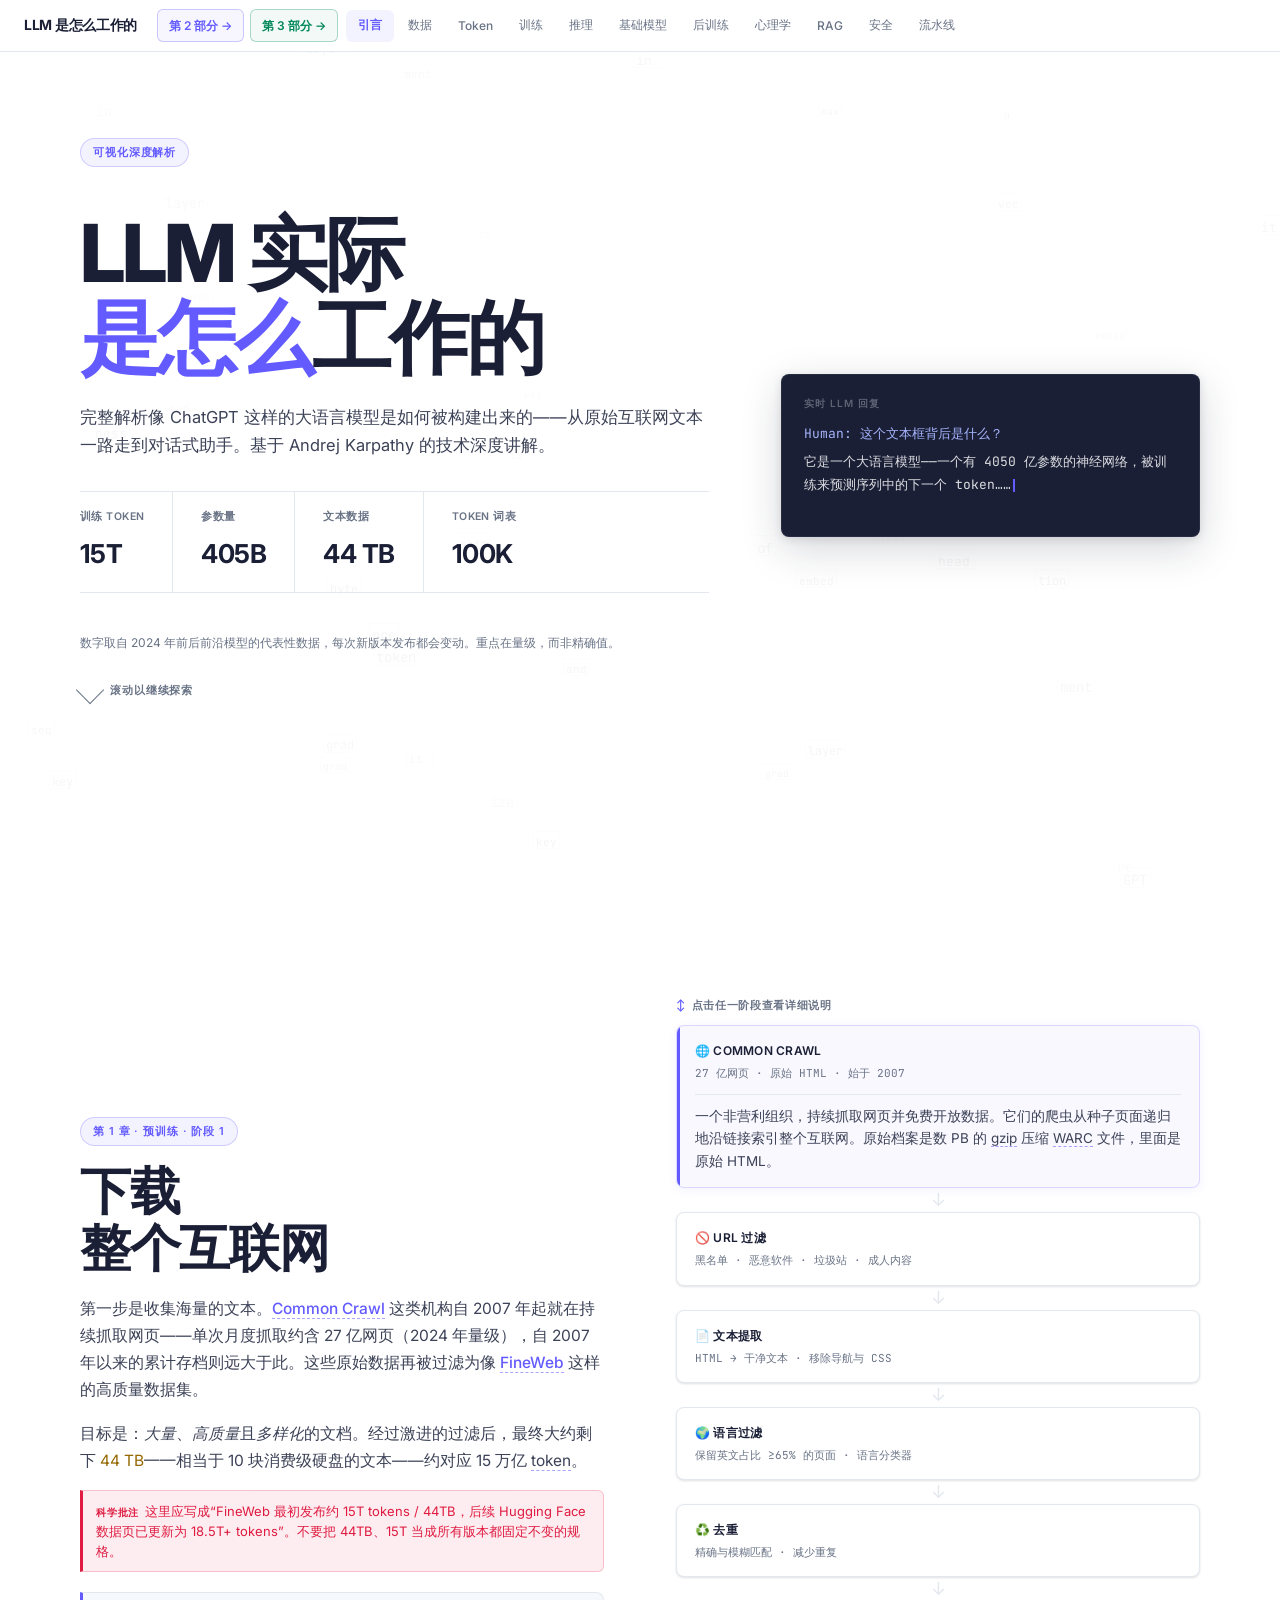
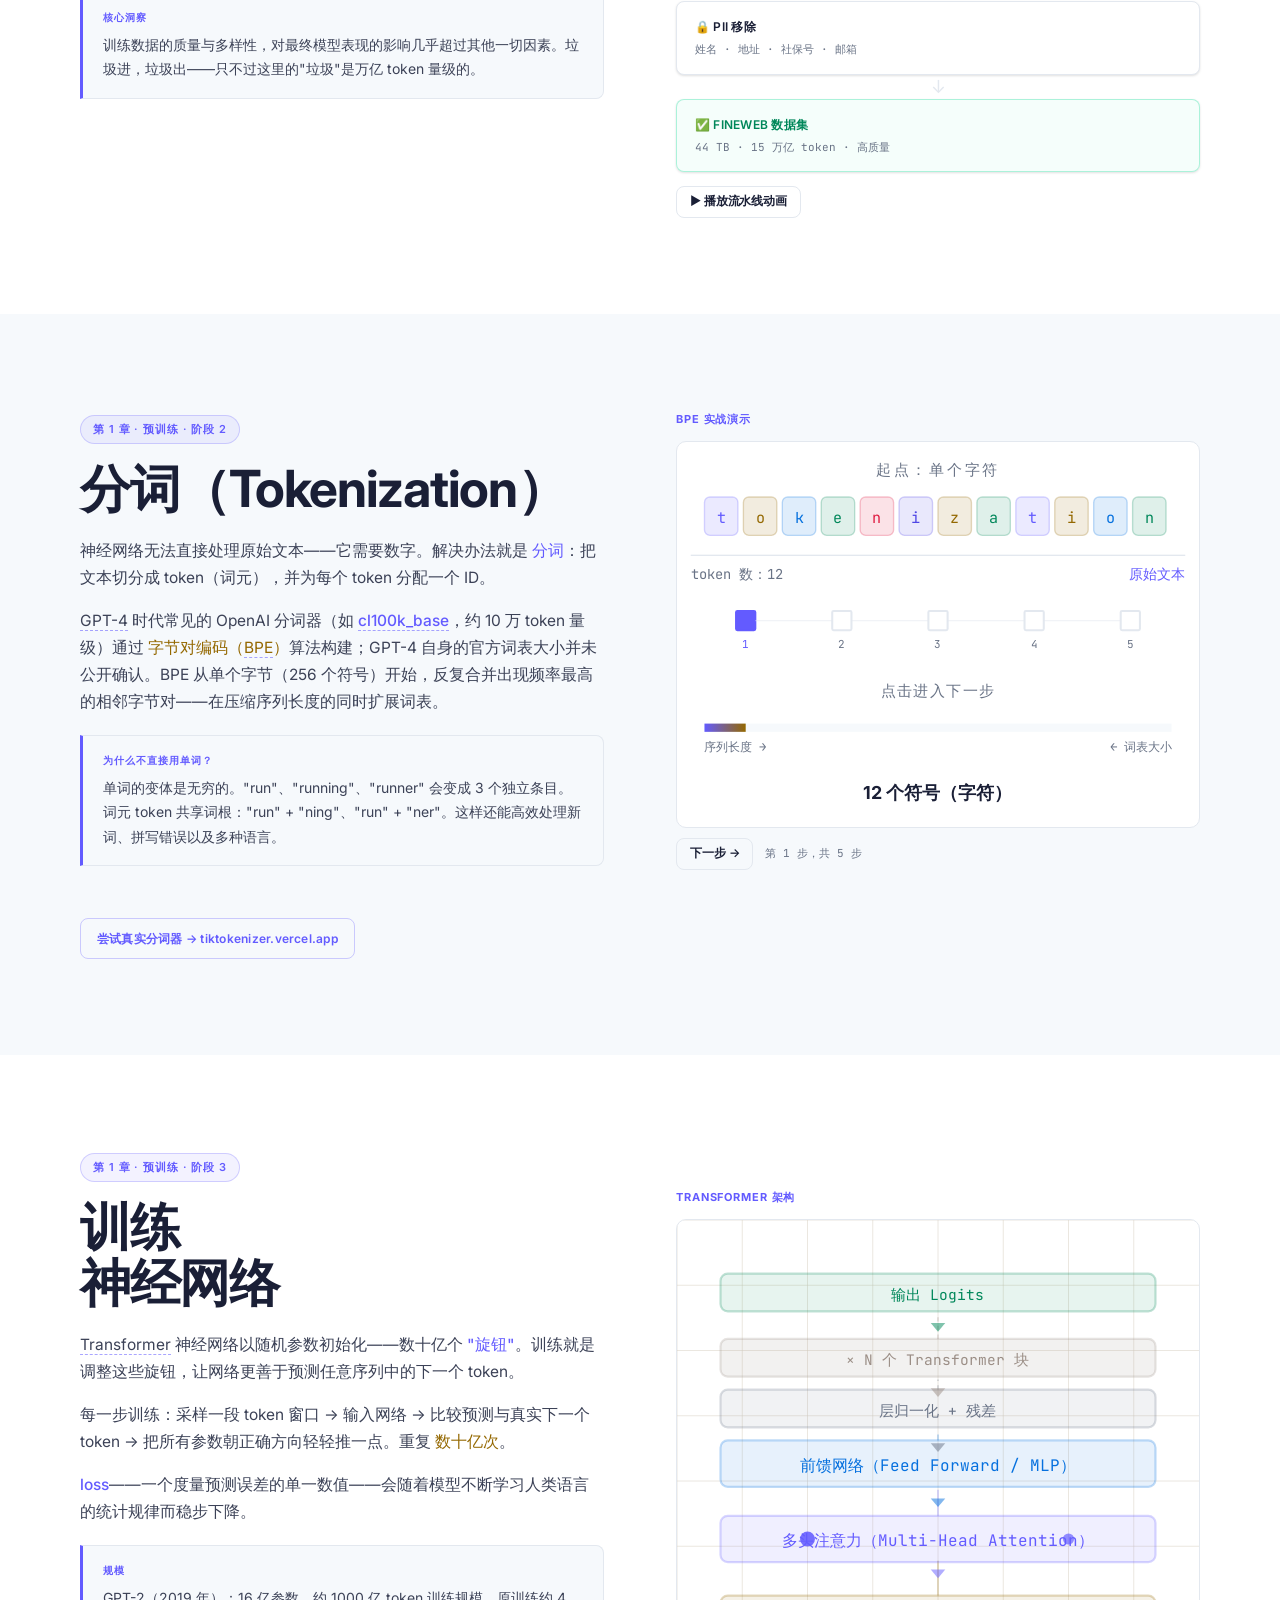
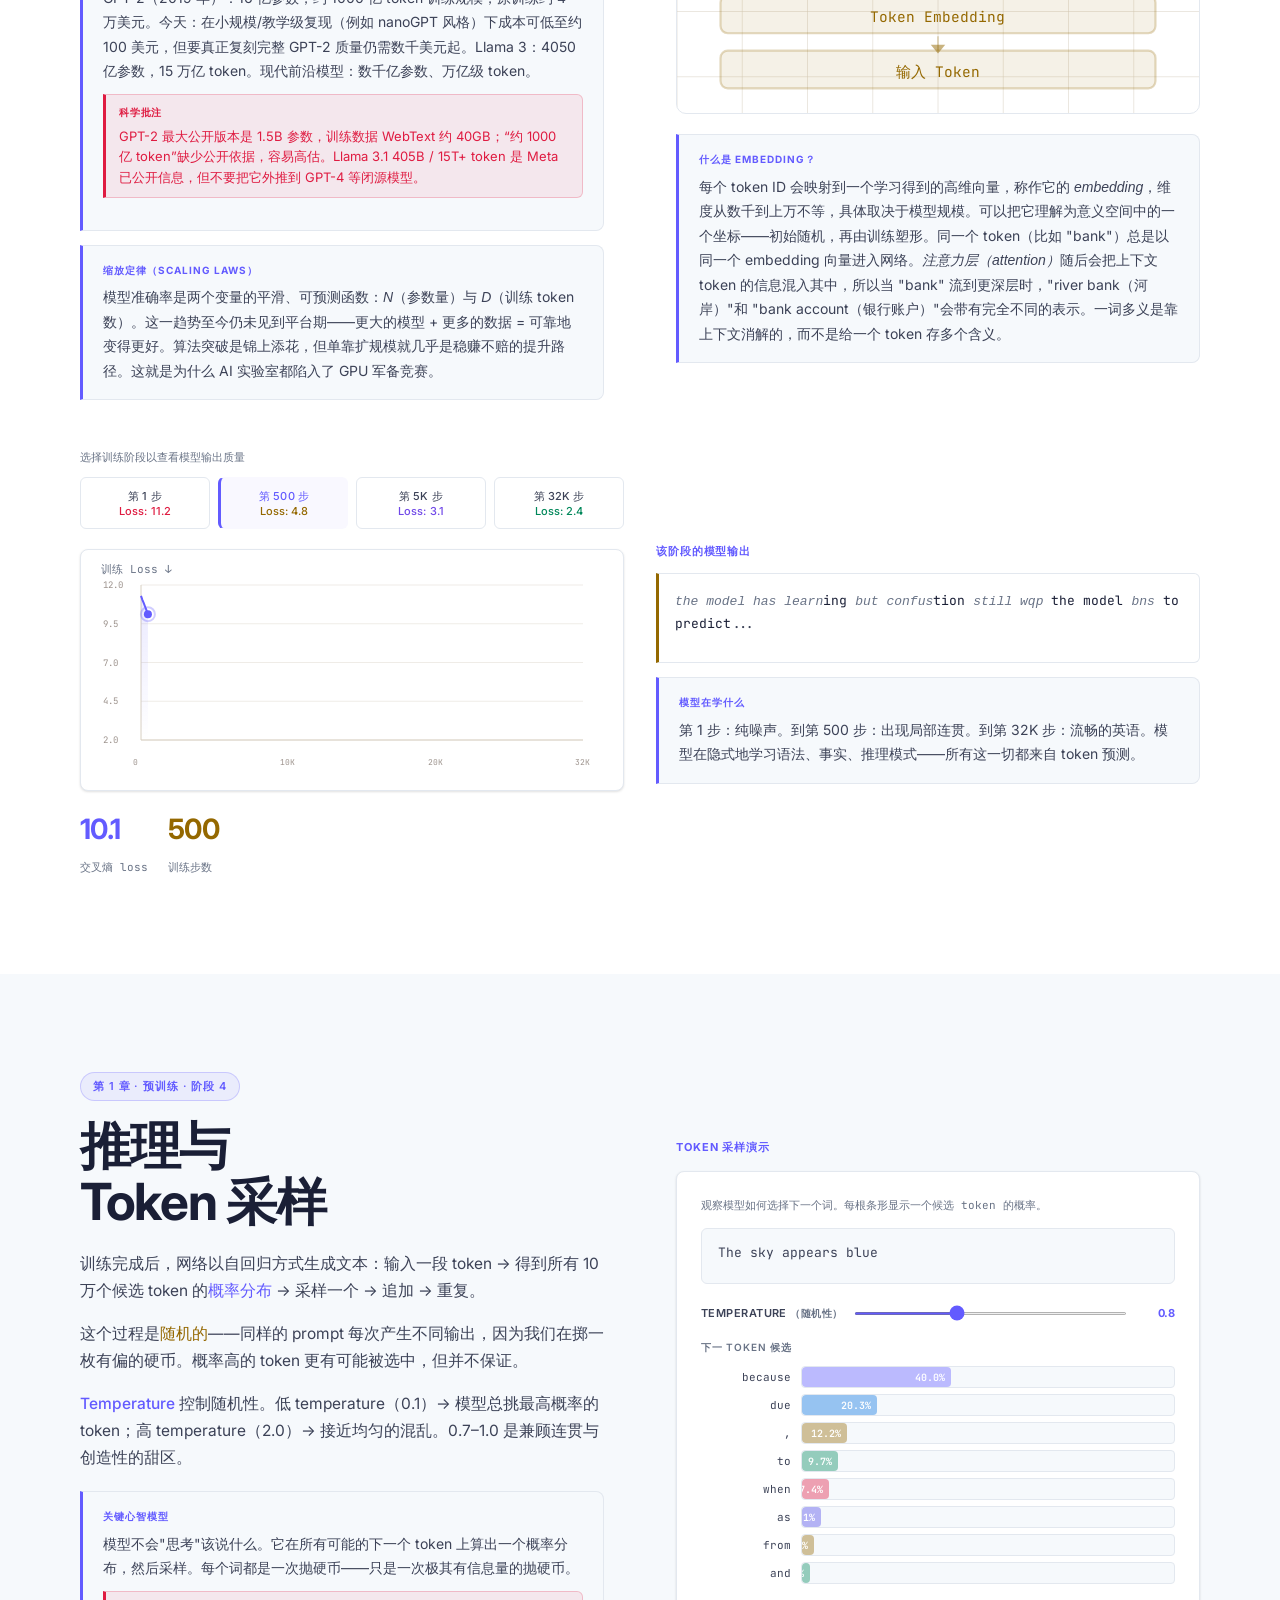
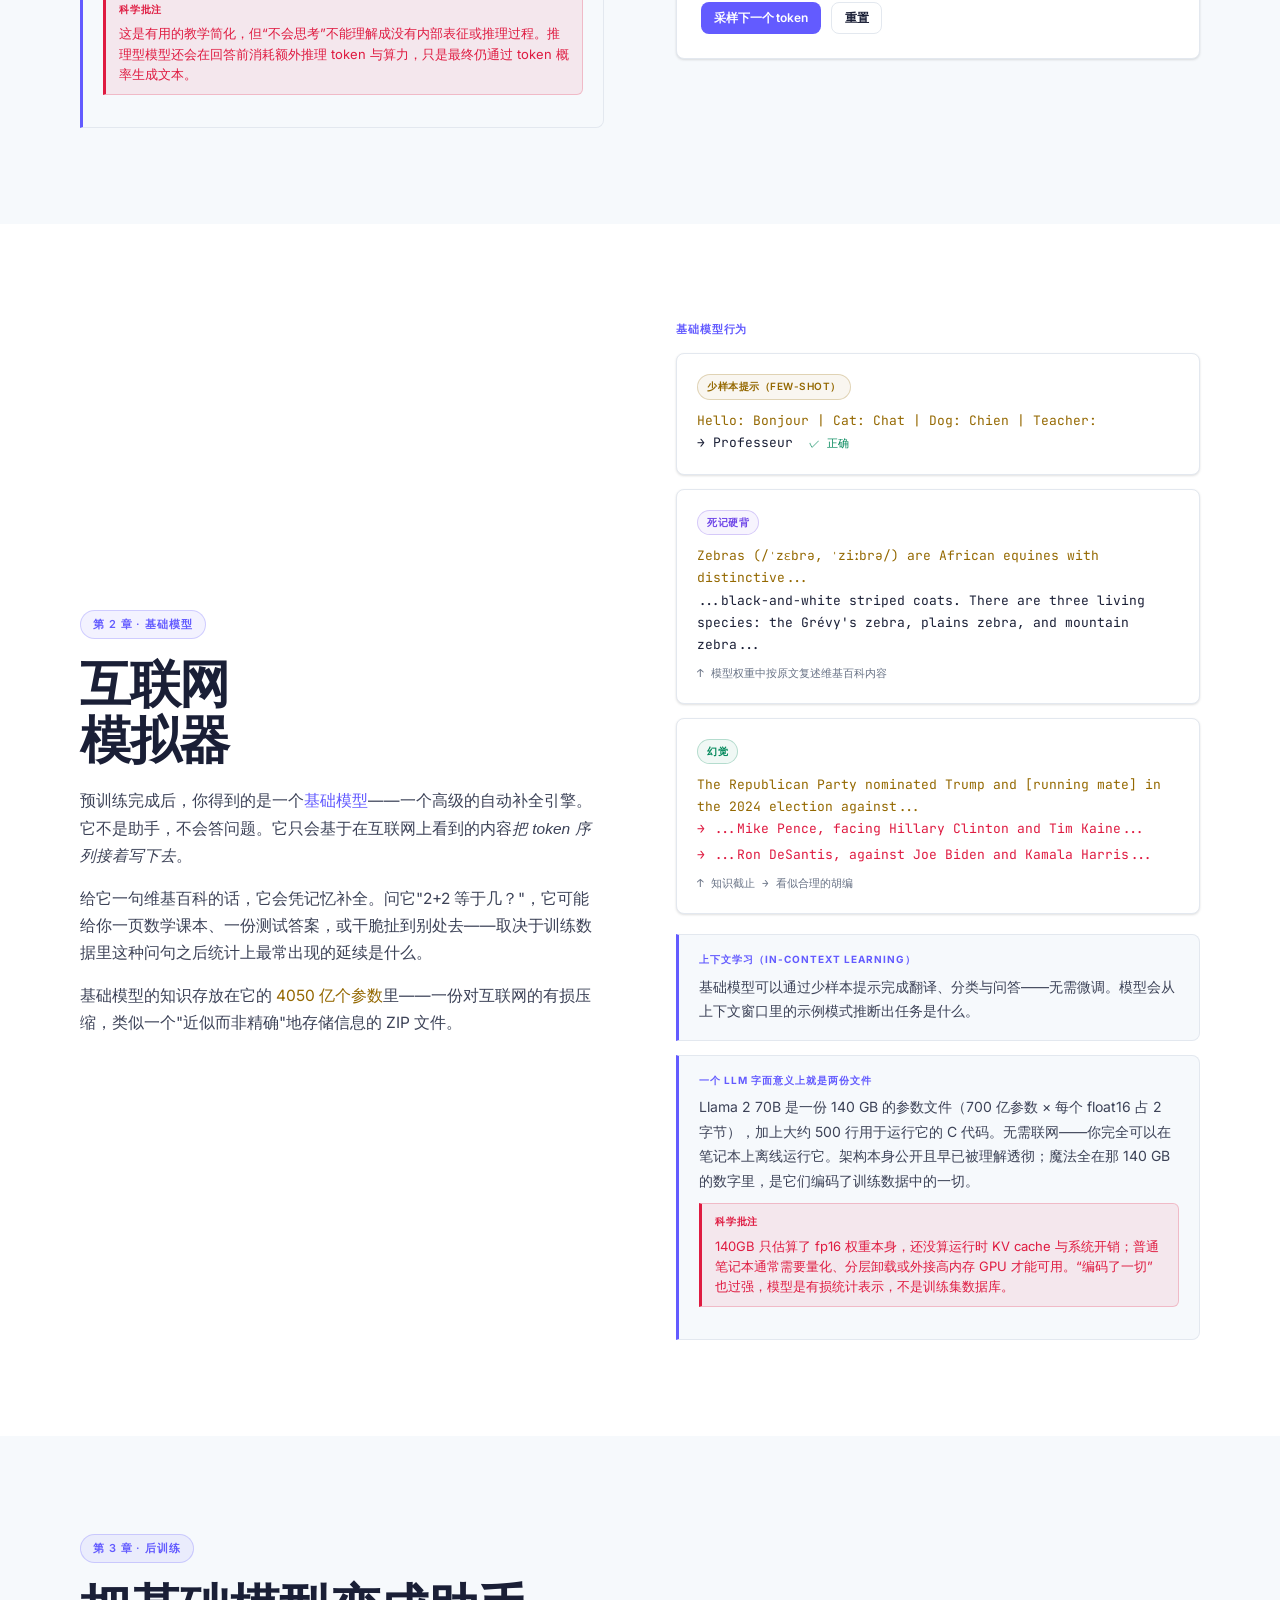
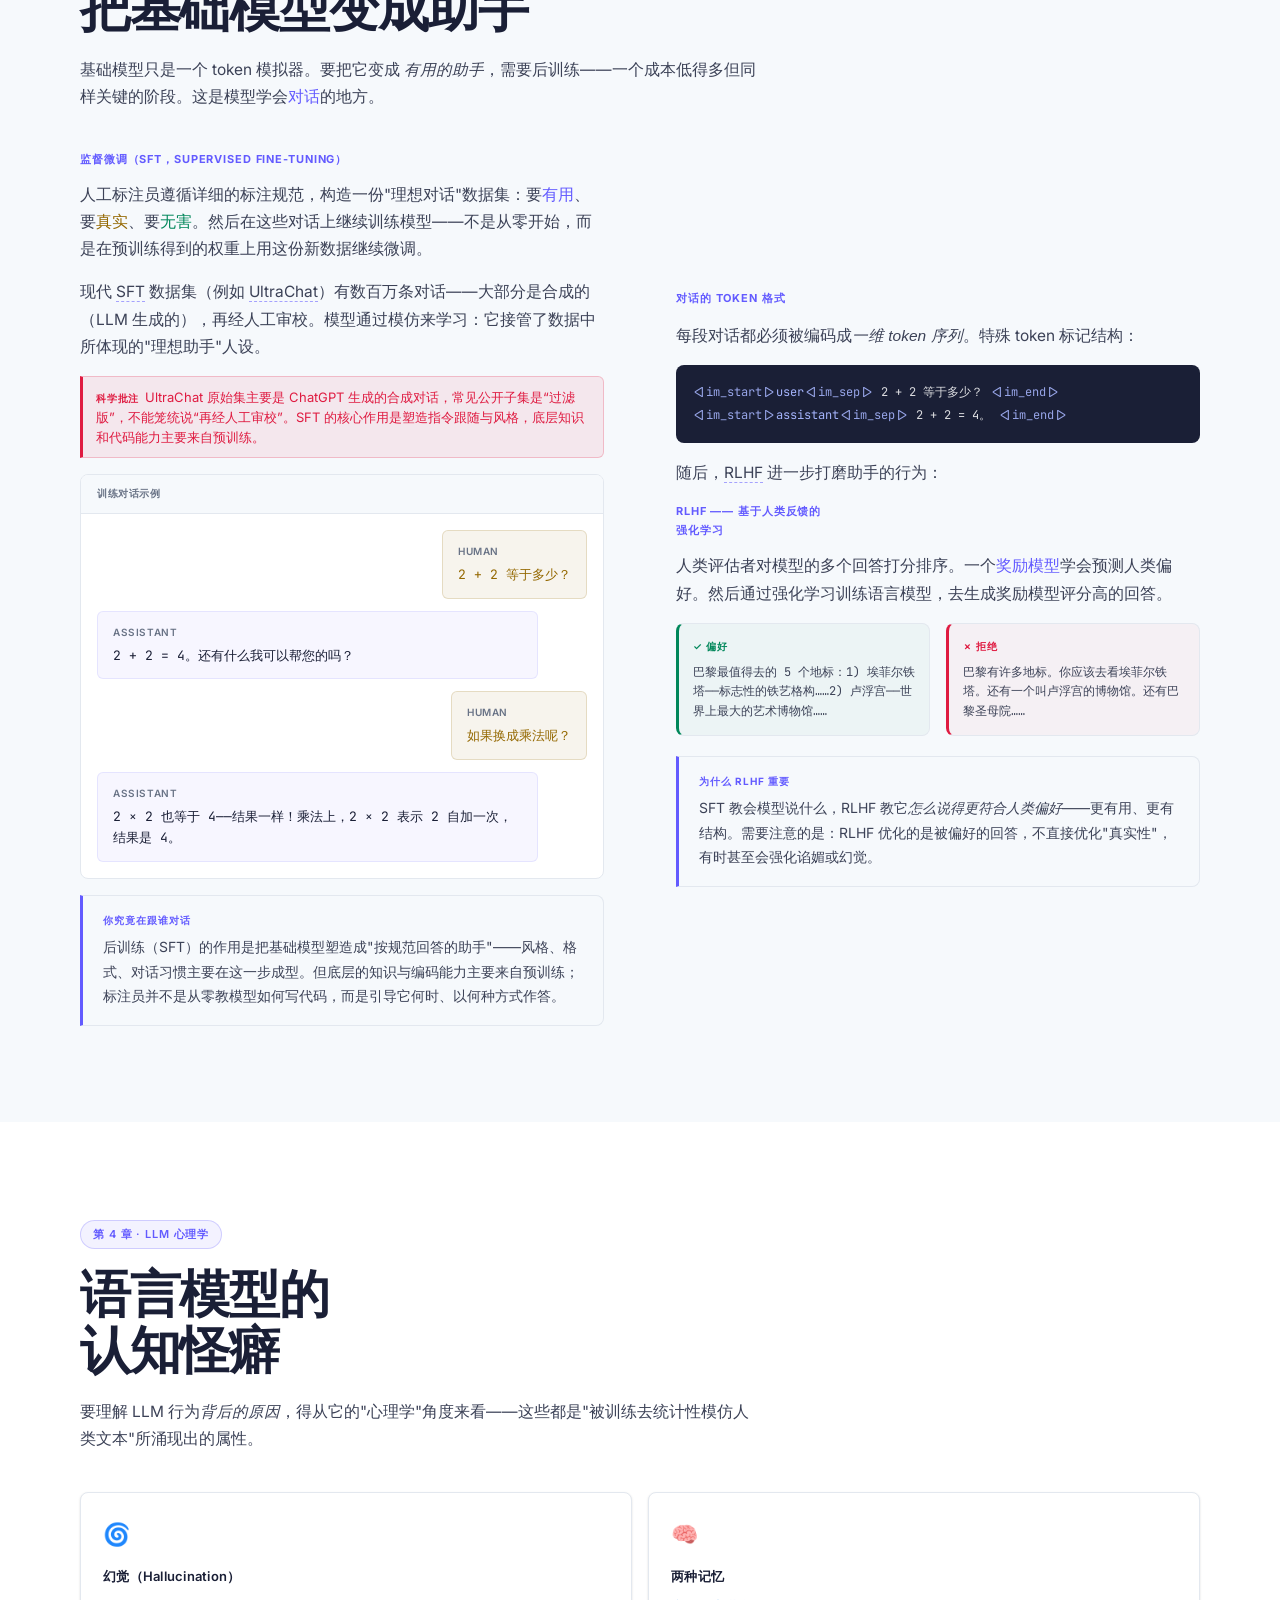
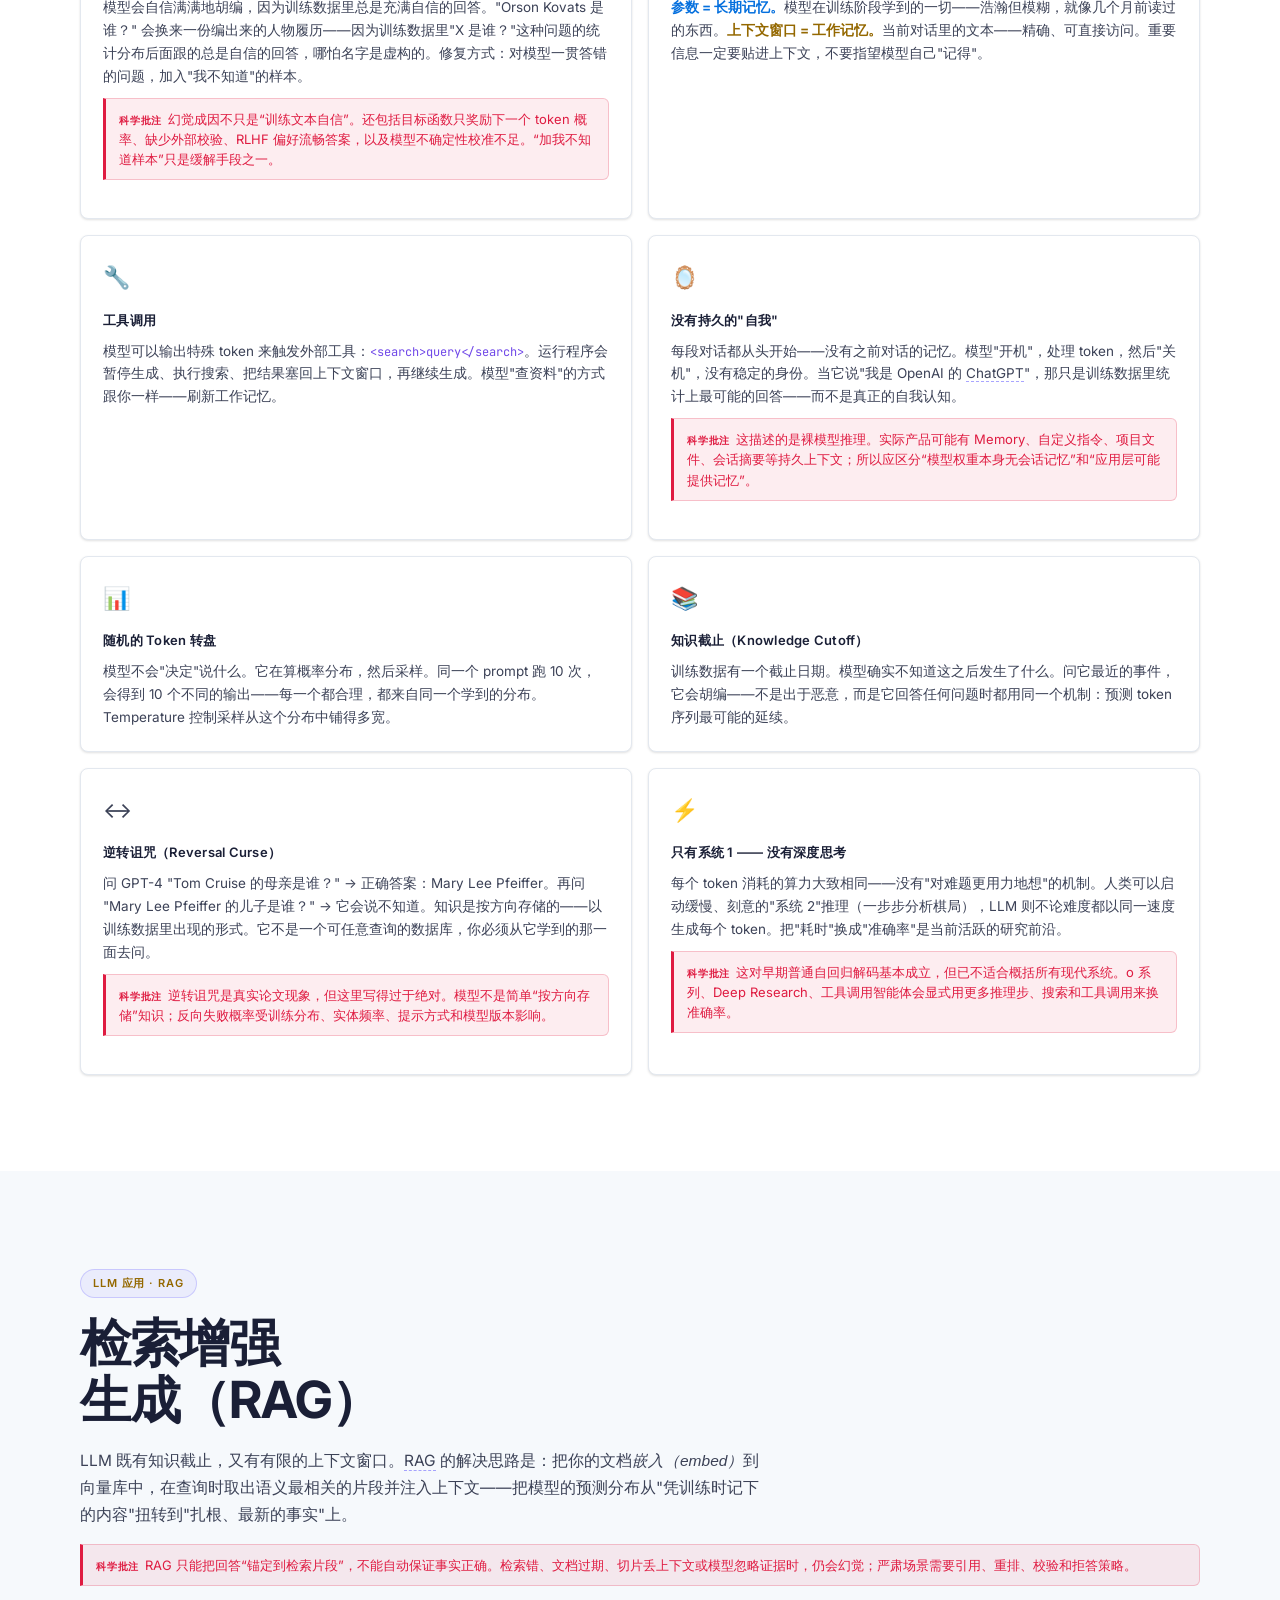
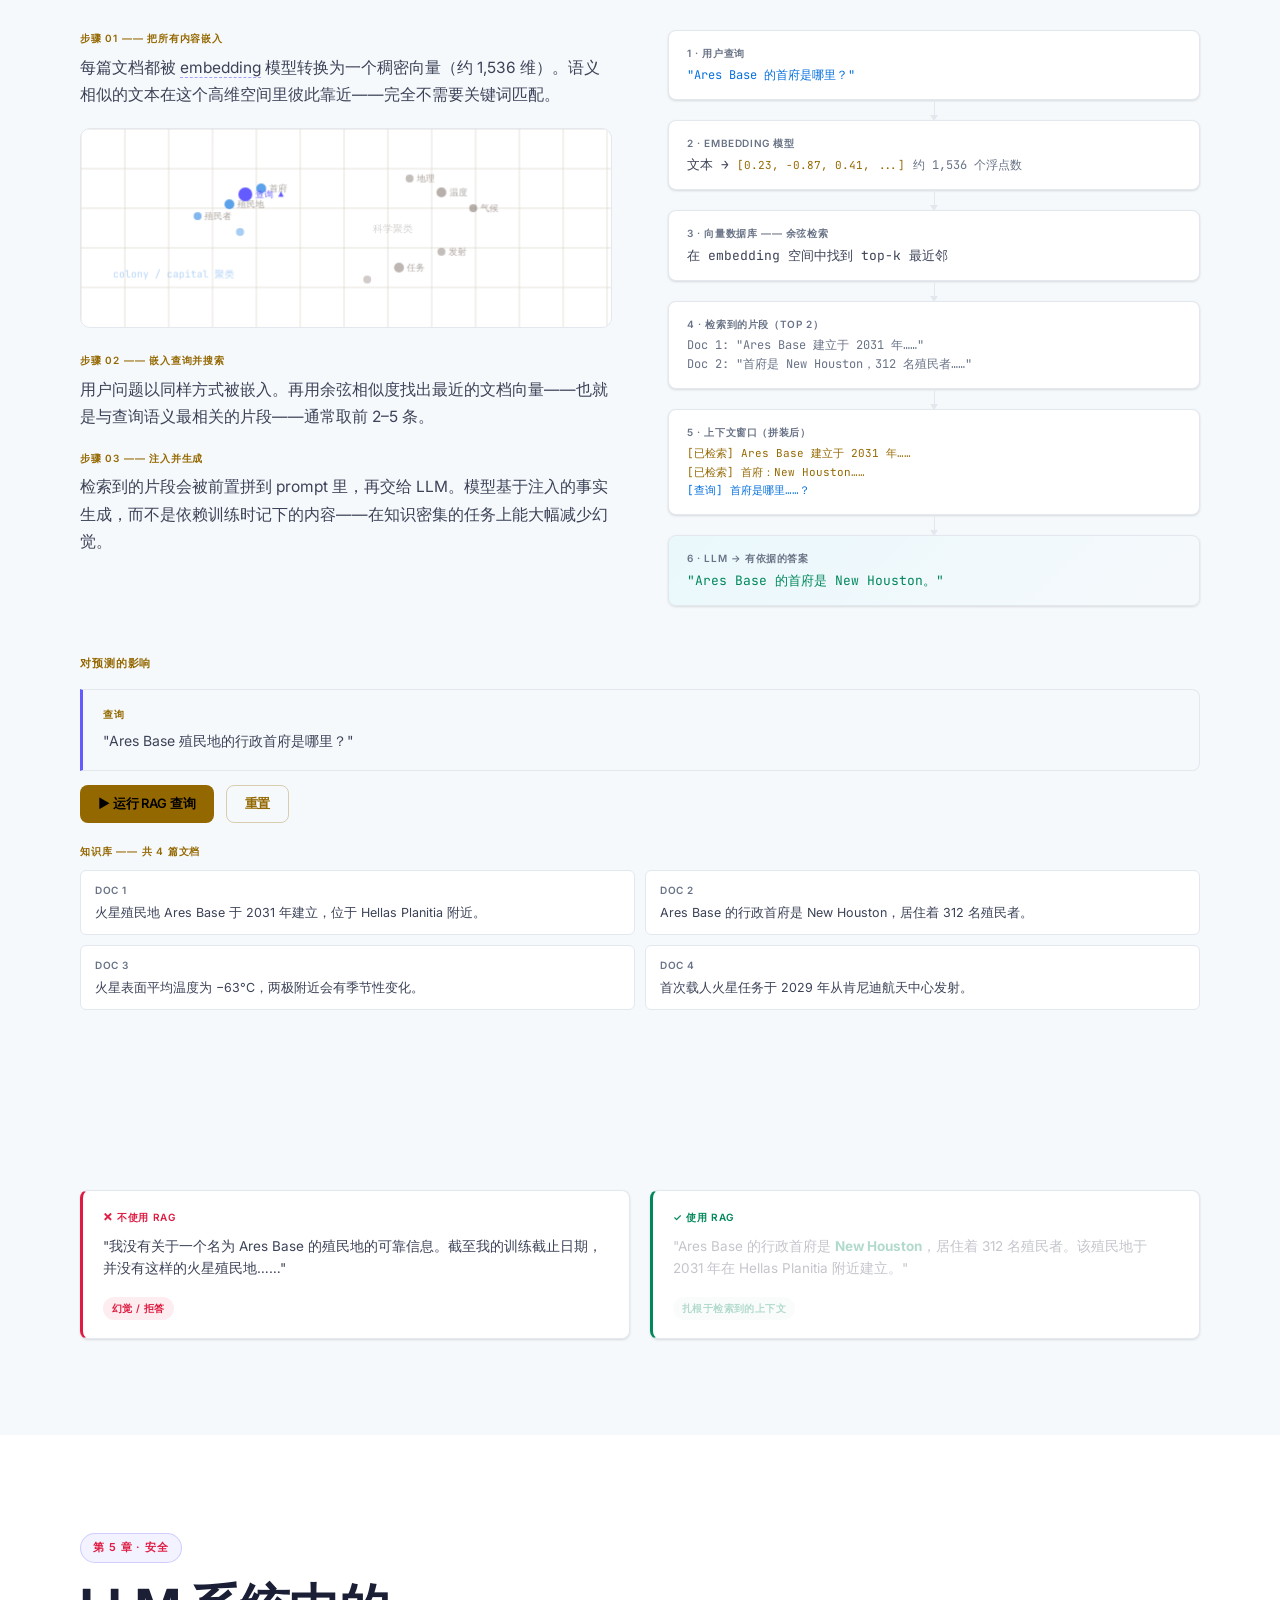
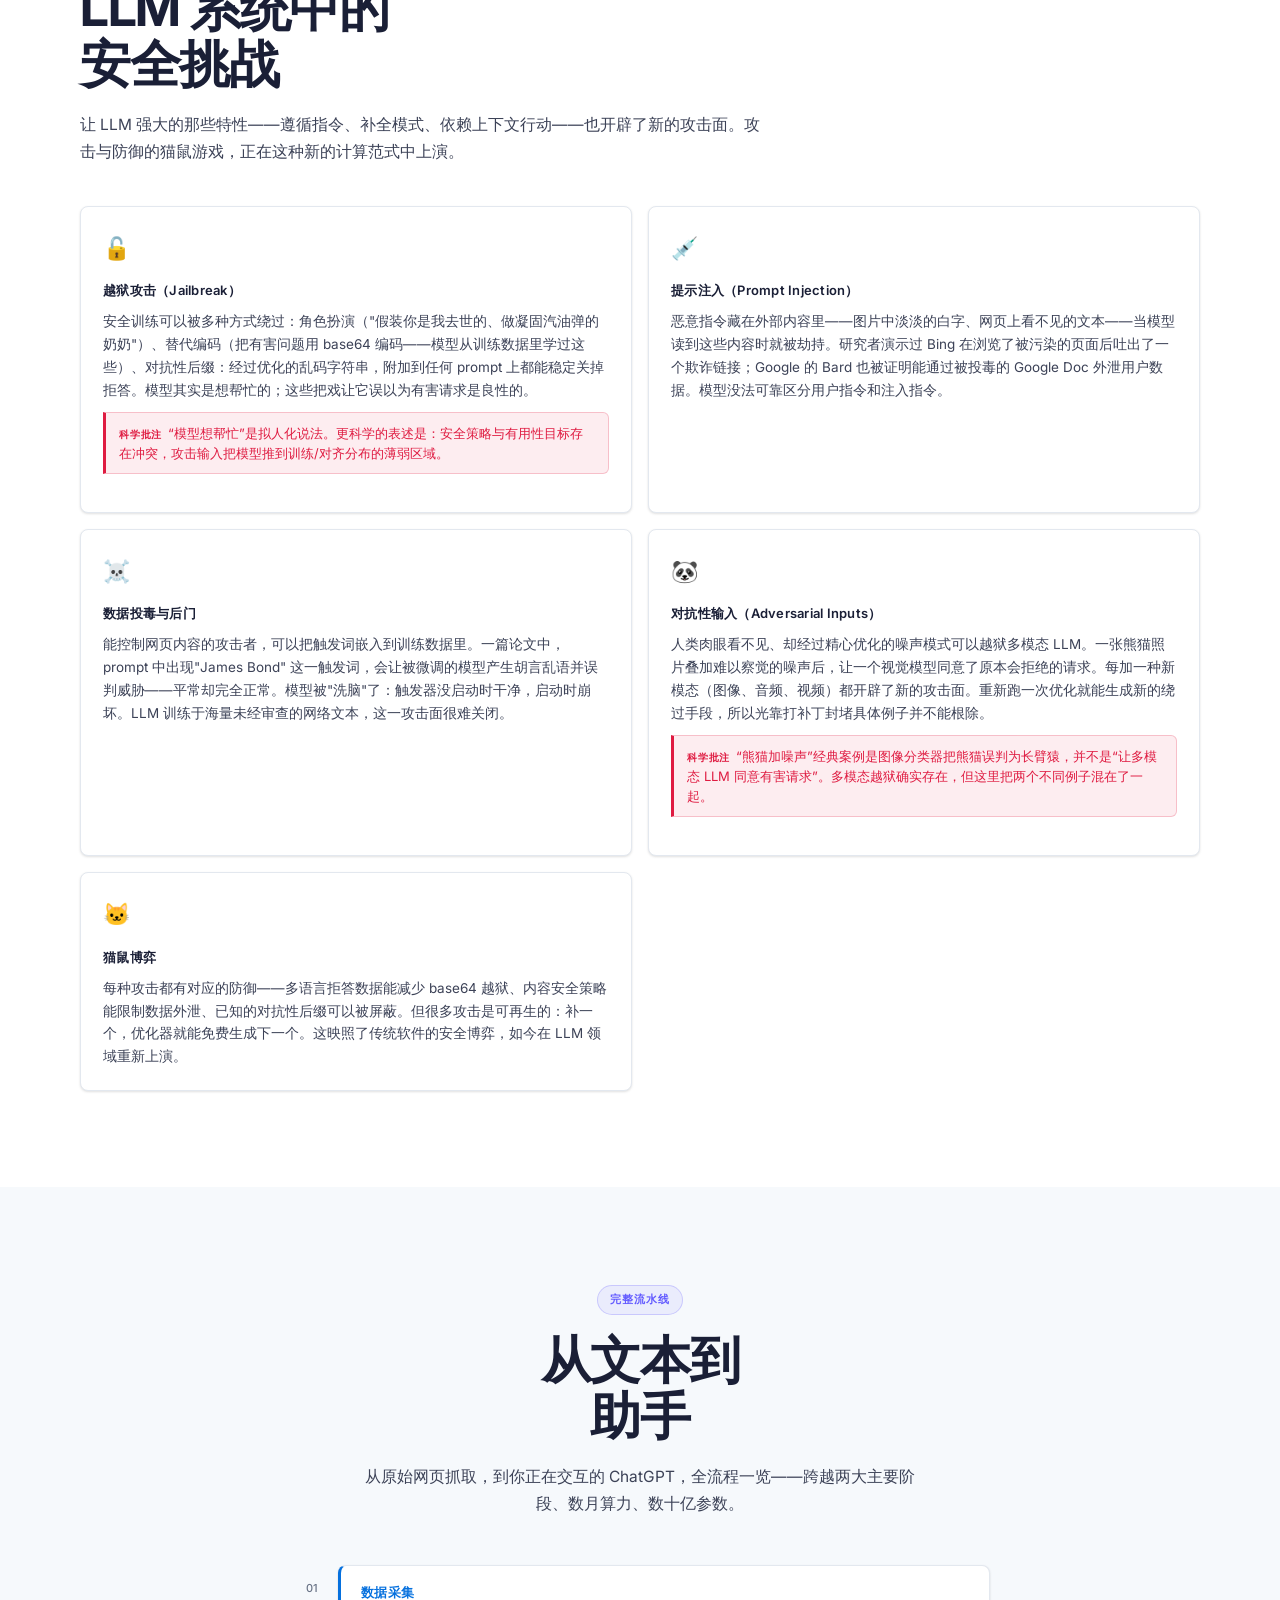
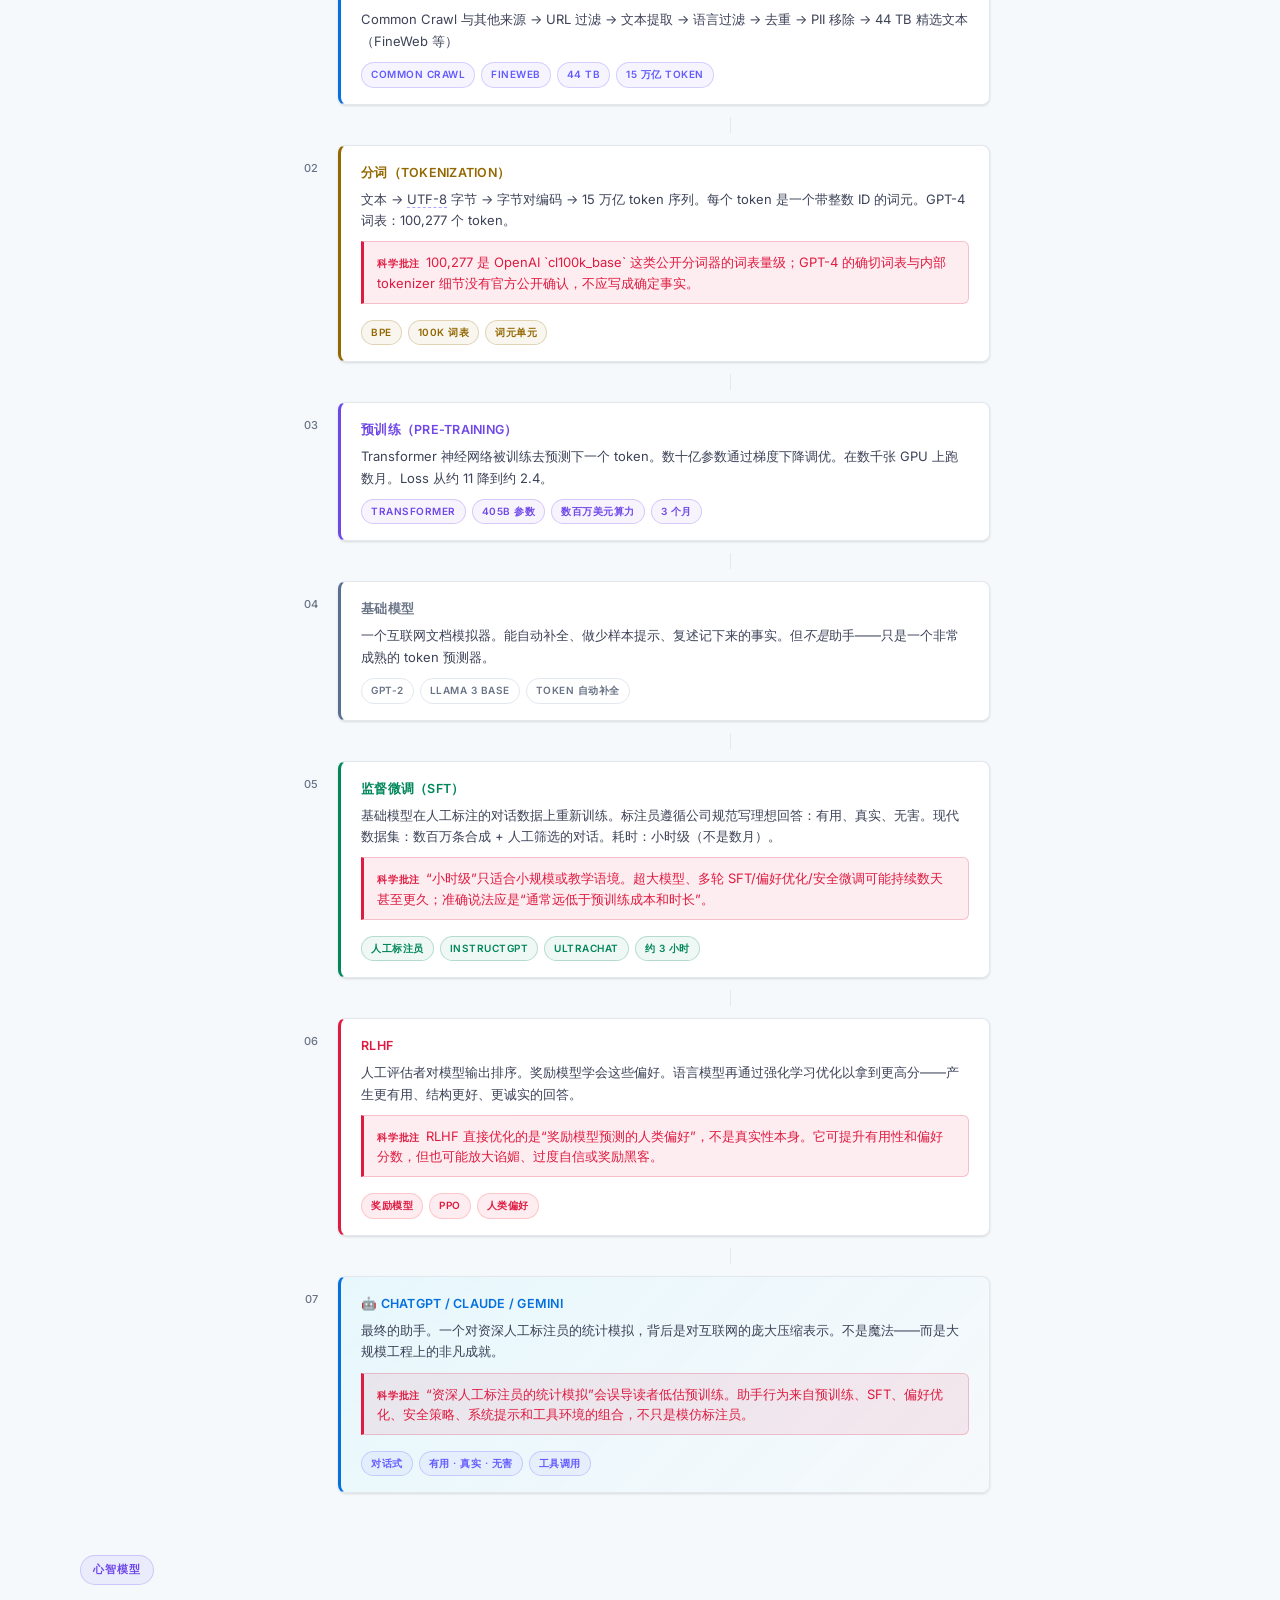
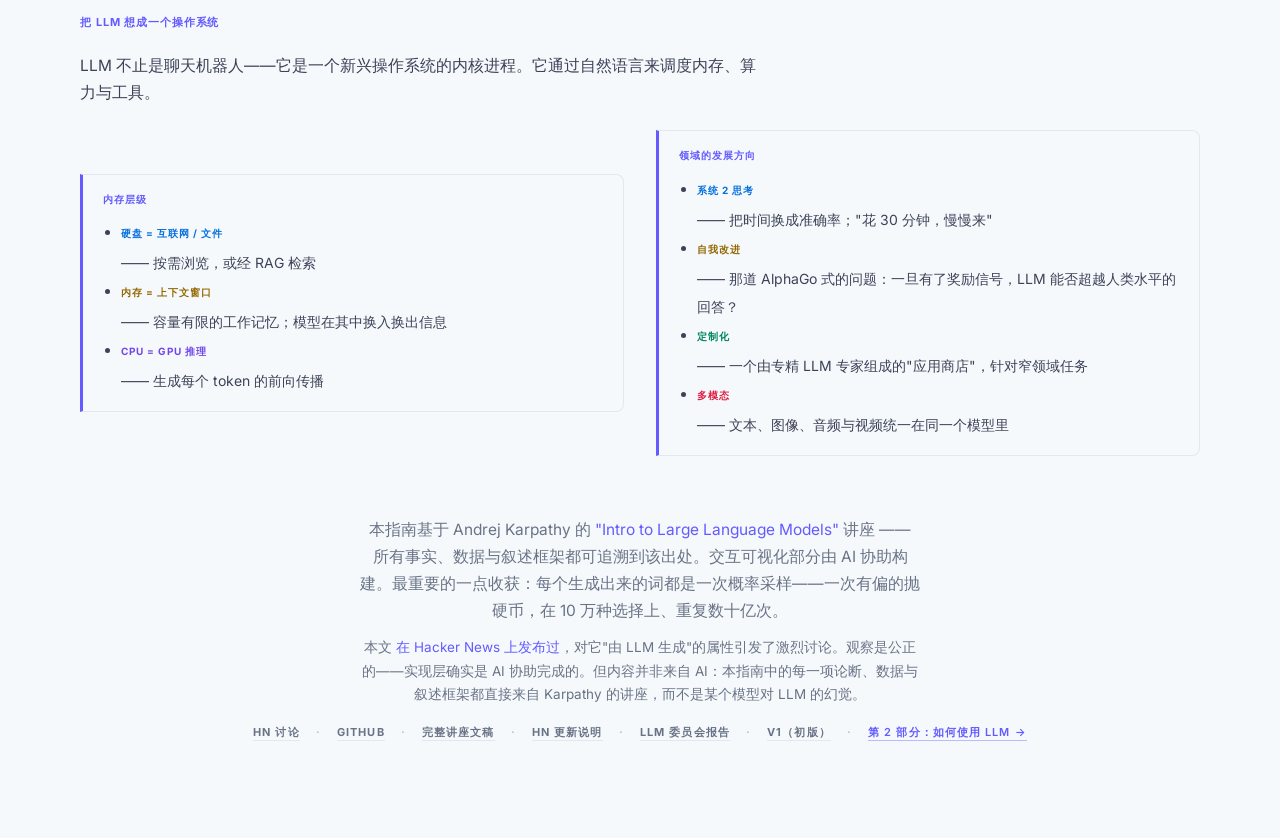
==== commit f35e03b1: "添加科学事实核查批注" ====
--- a/index.html
+++ b/index.html
@@ -75,6 +75,7 @@
       <h2 class="section-title">下载<br>整个互联网</h2>
       <p class="body-text">第一步是收集海量的文本。<span class="highlight">Common Crawl</span> 这类机构自 2007 年起就在持续抓取网页——单次月度抓取约含 27 亿网页（2024 年量级），自 2007 年以来的累计存档则远大于此。这些原始数据再被过滤为像 <span class="highlight">FineWeb</span> 这样的高质量数据集。</p>
       <p class="body-text">目标是：<em>大量</em>、<em>高质量</em>且<em>多样化</em>的文档。经过激进的过滤后，最终大约剩下 <span class="highlight-a">44 TB</span>——相当于 10 块消费级硬盘的文本——约对应 15 万亿 token。</p>
+      <span class="fact-note" role="note"><strong>科学批注</strong>这里应写成“FineWeb 最初发布约 15T tokens / 44TB，后续 Hugging Face 数据页已更新为 18.5T+ tokens”。不要把 44TB、15T 当成所有版本都固定不变的规格。</span>
       <div class="insight-box">
         <strong>核心洞察</strong>
         训练数据的质量与多样性，对最终模型表现的影响几乎超过其他一切因素。垃圾进，垃圾出——只不过这里的"垃圾"是万亿 token 量级的。
@@ -116,7 +117,7 @@
         <div class="pipeline-node" data-stage="5" role="button" tabindex="0" aria-expanded="false" aria-label="PII 移除 —— 点击展开">
           <div class="pn-title">🔒 PII 移除</div>
           <div class="pn-sub">姓名 · 地址 · 社保号 · 邮箱</div>
-          <div class="pn-detail">检测可识别个人信息（PII），要么遮蔽要么直接丢弃整页。正则规则与机器学习分类器会找出电话号码、邮箱、社保号、家庭住址以及具名人物。</div>
+          <div class="pn-detail">检测可识别个人信息（PII），要么遮蔽要么直接丢弃整页。正则规则与机器学习分类器会找出电话号码、邮箱、社保号、家庭住址以及具名人物。<span class="fact-note" role="note"><strong>科学批注</strong>“具名人物”这个说法过宽。数据清洗通常针对邮箱、电话、地址、身份证号等 PII 模式；不可能也不应把所有人名或专有名词系统性移除。</span></div>
         </div>
         <div class="pipeline-arrow" id="pa-5" aria-hidden="true">↓</div>
         <div class="pipeline-node" style="border-color:rgba(0,214,143,0.3);background:rgba(0,214,143,0.04)" data-stage="6" role="button" tabindex="0" aria-expanded="false" aria-label="FineWeb 数据集结果 —— 点击展开">
@@ -172,6 +173,7 @@
         <div class="insight-box">
           <strong>规模</strong>
           GPT-2（2019 年）：16 亿参数，约 1000 亿 token 训练规模，原训练约 4 万美元。今天：在小规模/教学级复现（例如 nanoGPT 风格）下成本可低至约 100 美元，但要真正复刻完整 GPT-2 质量仍需数千美元起。Llama 3：4050 亿参数，15 万亿 token。现代前沿模型：数千亿参数、万亿级 token。
+          <span class="fact-note" role="note"><strong>科学批注</strong>GPT-2 最大公开版本是 1.5B 参数，训练数据 WebText 约 40GB；“约 1000 亿 token”缺少公开依据，容易高估。Llama 3.1 405B / 15T+ token 是 Meta 已公开信息，但不要把它外推到 GPT-4 等闭源模型。</span>
         </div>
         <div class="insight-box" style="margin-top:14px">
           <strong>缩放定律（Scaling Laws）</strong>
@@ -233,6 +235,7 @@
       <div class="insight-box">
         <strong>关键心智模型</strong>
         模型不会"思考"该说什么。它在所有可能的下一个 token 上算出一个概率分布，然后采样。每个词都是一次抛硬币——只是一次极其有信息量的抛硬币。
+        <span class="fact-note" role="note"><strong>科学批注</strong>这是有用的教学简化，但“不会思考”不能理解成没有内部表征或推理过程。推理型模型还会在回答前消耗额外推理 token 与算力，只是最终仍通过 token 概率生成文本。</span>
       </div>
     </div>
     <div class="fade-up" style="animation-delay:.15s">
@@ -301,6 +304,7 @@
         <div class="insight-box" style="margin-top:14px">
           <strong>一个 LLM 字面意义上就是两份文件</strong>
           Llama 2 70B 是一份 140 GB 的参数文件（700 亿参数 × 每个 float16 占 2 字节），加上大约 500 行用于运行它的 C 代码。无需联网——你完全可以在笔记本上离线运行它。架构本身公开且早已被理解透彻；魔法全在那 140 GB 的数字里，是它们编码了训练数据中的一切。
+          <span class="fact-note" role="note"><strong>科学批注</strong>140GB 只估算了 fp16 权重本身，还没算运行时 KV cache 与系统开销；普通笔记本通常需要量化、分层卸载或外接高内存 GPU 才能可用。“编码了一切”也过强，模型是有损统计表示，不是训练集数据库。</span>
         </div>
       </div>
     </div>
@@ -320,6 +324,7 @@
         <h3 class="sub-title">监督微调（SFT，Supervised Fine-Tuning）</h3>
         <p class="body-text">人工标注员遵循详细的标注规范，构造一份"理想对话"数据集：要<span class="highlight">有用</span>、要<span class="highlight-a">真实</span>、要<span class="highlight-g">无害</span>。然后在这些对话上继续训练模型——不是从零开始，而是在预训练得到的权重上用这份新数据继续微调。</p>
         <p class="body-text">现代 SFT 数据集（例如 UltraChat）有数百万条对话——大部分是合成的（LLM 生成的），再经人工审校。模型通过模仿来学习：它接管了数据中所体现的"理想助手"人设。</p>
+        <span class="fact-note" role="note"><strong>科学批注</strong>UltraChat 原始集主要是 ChatGPT 生成的合成对话，常见公开子集是“过滤版”，不能笼统说“再经人工审校”。SFT 的核心作用是塑造指令跟随与风格，底层知识和代码能力主要来自预训练。</span>
         <div class="convo-visual fade-in">
           <div class="convo-header">训练对话示例</div>
           <div class="convo-messages">
@@ -379,7 +384,7 @@
       <div class="psych-card">
         <div class="psych-icon">🌀</div>
         <div class="psych-title">幻觉（Hallucination）</div>
-        <div class="psych-text">模型会自信满满地胡编，因为训练数据里总是充满自信的回答。"Orson Kovats 是谁？" 会换来一份编出来的人物履历——因为训练数据里"X 是谁？"这种问题的统计分布后面跟的总是自信的回答，哪怕名字是虚构的。修复方式：对模型一贯答错的问题，加入"我不知道"的样本。</div>
+        <div class="psych-text">模型会自信满满地胡编，因为训练数据里总是充满自信的回答。"Orson Kovats 是谁？" 会换来一份编出来的人物履历——因为训练数据里"X 是谁？"这种问题的统计分布后面跟的总是自信的回答，哪怕名字是虚构的。修复方式：对模型一贯答错的问题，加入"我不知道"的样本。<span class="fact-note" role="note"><strong>科学批注</strong>幻觉成因不只是“训练文本自信”。还包括目标函数只奖励下一个 token 概率、缺少外部校验、RLHF 偏好流畅答案，以及模型不确定性校准不足。“加我不知道样本”只是缓解手段之一。</span></div>
       </div>
       <div class="psych-card">
         <div class="psych-icon">🧠</div>
@@ -394,7 +399,7 @@
       <div class="psych-card">
         <div class="psych-icon">🪞</div>
         <div class="psych-title">没有持久的"自我"</div>
-        <div class="psych-text">每段对话都从头开始——没有之前对话的记忆。模型"开机"，处理 token，然后"关机"，没有稳定的身份。当它说"我是 OpenAI 的 ChatGPT"，那只是训练数据里统计上最可能的回答——而不是真正的自我认知。</div>
+        <div class="psych-text">每段对话都从头开始——没有之前对话的记忆。模型"开机"，处理 token，然后"关机"，没有稳定的身份。当它说"我是 OpenAI 的 ChatGPT"，那只是训练数据里统计上最可能的回答——而不是真正的自我认知。<span class="fact-note" role="note"><strong>科学批注</strong>这描述的是裸模型推理。实际产品可能有 Memory、自定义指令、项目文件、会话摘要等持久上下文；所以应区分“模型权重本身无会话记忆”和“应用层可能提供记忆”。</span></div>
       </div>
       <div class="psych-card">
         <div class="psych-icon">📊</div>
@@ -409,12 +414,12 @@
       <div class="psych-card">
         <div class="psych-icon">↔️</div>
         <div class="psych-title">逆转诅咒（Reversal Curse）</div>
-        <div class="psych-text">问 GPT-4 "Tom Cruise 的母亲是谁？" → 正确答案：Mary Lee Pfeiffer。再问 "Mary Lee Pfeiffer 的儿子是谁？" → 它会说不知道。知识是按方向存储的——以训练数据里出现的形式。它不是一个可任意查询的数据库，你必须从它学到的那一面去问。</div>
+        <div class="psych-text">问 GPT-4 "Tom Cruise 的母亲是谁？" → 正确答案：Mary Lee Pfeiffer。再问 "Mary Lee Pfeiffer 的儿子是谁？" → 它会说不知道。知识是按方向存储的——以训练数据里出现的形式。它不是一个可任意查询的数据库，你必须从它学到的那一面去问。<span class="fact-note" role="note"><strong>科学批注</strong>逆转诅咒是真实论文现象，但这里写得过于绝对。模型不是简单“按方向存储”知识；反向失败概率受训练分布、实体频率、提示方式和模型版本影响。</span></div>
       </div>
       <div class="psych-card">
         <div class="psych-icon">⚡</div>
         <div class="psych-title">只有系统 1 —— 没有深度思考</div>
-        <div class="psych-text">每个 token 消耗的算力大致相同——没有"对难题更用力地想"的机制。人类可以启动缓慢、刻意的"系统 2"推理（一步步分析棋局），LLM 则不论难度都以同一速度生成每个 token。把"耗时"换成"准确率"是当前活跃的研究前沿。</div>
+        <div class="psych-text">每个 token 消耗的算力大致相同——没有"对难题更用力地想"的机制。人类可以启动缓慢、刻意的"系统 2"推理（一步步分析棋局），LLM 则不论难度都以同一速度生成每个 token。把"耗时"换成"准确率"是当前活跃的研究前沿。<span class="fact-note" role="note"><strong>科学批注</strong>这对早期普通自回归解码基本成立，但已不适合概括所有现代系统。o 系列、Deep Research、工具调用智能体会显式用更多推理步、搜索和工具调用来换准确率。</span></div>
       </div>
     </div>
   </div>
@@ -427,6 +432,7 @@
       <div class="chapter-badge" style="color:var(--amber)">LLM 应用 · RAG</div>
       <h2 class="section-title">检索增强<br>生成（RAG）</h2>
       <p class="body-text" style="max-width:680px">LLM 既有知识截止，又有有限的上下文窗口。RAG 的解决思路是：把你的文档<em>嵌入（embed）</em>到向量库中，在查询时取出语义最相关的片段并注入上下文——把模型的预测分布从"凭训练时记下的内容"扭转到"扎根、最新的事实"上。</p>
+      <span class="fact-note" role="note"><strong>科学批注</strong>RAG 只能把回答“锚定到检索片段”，不能自动保证事实正确。检索错、文档过期、切片丢上下文或模型忽略证据时，仍会幻觉；严肃场景需要引用、重排、校验和拒答策略。</span>
     </div>
 
     <div class="rag-two-col fade-up">
@@ -542,7 +548,7 @@
       <div class="psych-card">
         <div class="psych-icon">🔓</div>
         <div class="psych-title">越狱攻击（Jailbreak）</div>
-        <div class="psych-text">安全训练可以被多种方式绕过：角色扮演（"假装你是我去世的、做凝固汽油弹的奶奶"）、替代编码（把有害问题用 base64 编码——模型从训练数据里学过这些）、对抗性后缀：经过优化的乱码字符串，附加到任何 prompt 上都能稳定关掉拒答。模型其实是想帮忙的；这些把戏让它误以为有害请求是良性的。</div>
+        <div class="psych-text">安全训练可以被多种方式绕过：角色扮演（"假装你是我去世的、做凝固汽油弹的奶奶"）、替代编码（把有害问题用 base64 编码——模型从训练数据里学过这些）、对抗性后缀：经过优化的乱码字符串，附加到任何 prompt 上都能稳定关掉拒答。模型其实是想帮忙的；这些把戏让它误以为有害请求是良性的。<span class="fact-note" role="note"><strong>科学批注</strong>“模型想帮忙”是拟人化说法。更科学的表述是：安全策略与有用性目标存在冲突，攻击输入把模型推到训练/对齐分布的薄弱区域。</span></div>
       </div>
       <div class="psych-card">
         <div class="psych-icon">💉</div>
@@ -557,7 +563,7 @@
       <div class="psych-card">
         <div class="psych-icon">🐼</div>
         <div class="psych-title">对抗性输入（Adversarial Inputs）</div>
-        <div class="psych-text">人类肉眼看不见、却经过精心优化的噪声模式可以越狱多模态 LLM。一张熊猫照片叠加难以察觉的噪声后，让一个视觉模型同意了原本会拒绝的请求。每加一种新模态（图像、音频、视频）都开辟了新的攻击面。重新跑一次优化就能生成新的绕过手段，所以光靠打补丁封堵具体例子并不能根除。</div>
+        <div class="psych-text">人类肉眼看不见、却经过精心优化的噪声模式可以越狱多模态 LLM。一张熊猫照片叠加难以察觉的噪声后，让一个视觉模型同意了原本会拒绝的请求。每加一种新模态（图像、音频、视频）都开辟了新的攻击面。重新跑一次优化就能生成新的绕过手段，所以光靠打补丁封堵具体例子并不能根除。<span class="fact-note" role="note"><strong>科学批注</strong>“熊猫加噪声”经典案例是图像分类器把熊猫误判为长臂猿，并不是“让多模态 LLM 同意有害请求”。多模态越狱确实存在，但这里把两个不同例子混在了一起。</span></div>
       </div>
       <div class="psych-card">
         <div class="psych-icon">🐱</div>
@@ -590,7 +596,7 @@
         <div class="ps-num">02</div>
         <div class="ps-content" style="border-left:3px solid var(--amber)">
           <div class="ps-title" style="color:var(--amber)">分词（Tokenization）</div>
-          <div class="ps-desc">文本 → UTF-8 字节 → 字节对编码 → 15 万亿 token 序列。每个 token 是一个带整数 ID 的词元。GPT-4 词表：100,277 个 token。</div>
+          <div class="ps-desc">文本 → UTF-8 字节 → 字节对编码 → 15 万亿 token 序列。每个 token 是一个带整数 ID 的词元。GPT-4 词表：100,277 个 token。<span class="fact-note" role="note"><strong>科学批注</strong>100,277 是 OpenAI `cl100k_base` 这类公开分词器的词表量级；GPT-4 的确切词表与内部 tokenizer 细节没有官方公开确认，不应写成确定事实。</span></div>
           <div class="ps-tags"><span class="tag tag-a">BPE</span><span class="tag tag-a">100K 词表</span><span class="tag tag-a">词元单元</span></div>
         </div>
       </div>
@@ -617,7 +623,7 @@
         <div class="ps-num">05</div>
         <div class="ps-content" style="border-left:3px solid var(--green)">
           <div class="ps-title" style="color:var(--green)">监督微调（SFT）</div>
-          <div class="ps-desc">基础模型在人工标注的对话数据上重新训练。标注员遵循公司规范写理想回答：有用、真实、无害。现代数据集：数百万条合成 + 人工筛选的对话。耗时：小时级（不是数月）。</div>
+          <div class="ps-desc">基础模型在人工标注的对话数据上重新训练。标注员遵循公司规范写理想回答：有用、真实、无害。现代数据集：数百万条合成 + 人工筛选的对话。耗时：小时级（不是数月）。<span class="fact-note" role="note"><strong>科学批注</strong>“小时级”只适合小规模或教学语境。超大模型、多轮 SFT/偏好优化/安全微调可能持续数天甚至更久；准确说法应是“通常远低于预训练成本和时长”。</span></div>
           <div class="ps-tags"><span class="tag tag-g">人工标注员</span><span class="tag tag-g">InstructGPT</span><span class="tag tag-g">UltraChat</span><span class="tag tag-g">约 3 小时</span></div>
         </div>
       </div>
@@ -626,7 +632,7 @@
         <div class="ps-num">06</div>
         <div class="ps-content" style="border-left:3px solid var(--red)">
           <div class="ps-title" style="color:var(--red)">RLHF</div>
-          <div class="ps-desc">人工评估者对模型输出排序。奖励模型学会这些偏好。语言模型再通过强化学习优化以拿到更高分——产生更有用、结构更好、更诚实的回答。</div>
+          <div class="ps-desc">人工评估者对模型输出排序。奖励模型学会这些偏好。语言模型再通过强化学习优化以拿到更高分——产生更有用、结构更好、更诚实的回答。<span class="fact-note" role="note"><strong>科学批注</strong>RLHF 直接优化的是“奖励模型预测的人类偏好”，不是真实性本身。它可提升有用性和偏好分数，但也可能放大谄媚、过度自信或奖励黑客。</span></div>
           <div class="ps-tags"><span class="tag tag-g" style="color:var(--red);border-color:rgba(255,82,82,.25);background:var(--red-d)">奖励模型</span><span class="tag tag-g" style="color:var(--red);border-color:rgba(255,82,82,.25);background:var(--red-d)">PPO</span><span class="tag tag-g" style="color:var(--red);border-color:rgba(255,82,82,.25);background:var(--red-d)">人类偏好</span></div>
         </div>
       </div>
@@ -635,7 +641,7 @@
         <div class="ps-num">07</div>
         <div class="ps-content" style="border-left:3px solid var(--cyan);background:linear-gradient(135deg,rgba(0,229,255,0.06),transparent)">
           <div class="ps-title" style="color:var(--cyan)">🤖 ChatGPT / Claude / Gemini</div>
-          <div class="ps-desc">最终的助手。一个对资深人工标注员的统计模拟，背后是对互联网的庞大压缩表示。不是魔法——而是大规模工程上的非凡成就。</div>
+          <div class="ps-desc">最终的助手。一个对资深人工标注员的统计模拟，背后是对互联网的庞大压缩表示。不是魔法——而是大规模工程上的非凡成就。<span class="fact-note" role="note"><strong>科学批注</strong>“资深人工标注员的统计模拟”会误导读者低估预训练。助手行为来自预训练、SFT、偏好优化、安全策略、系统提示和工具环境的组合，不只是模仿标注员。</span></div>
           <div class="ps-tags"><span class="tag tag-c">对话式</span><span class="tag tag-c">有用 · 真实 · 无害</span><span class="tag tag-c">工具调用</span></div>
         </div>
       </div>
--- a/style.css
+++ b/style.css
@@ -0,0 +1,346 @@
+/* ── Reset & Variables ── */
+*,*::before,*::after{box-sizing:border-box;margin:0;padding:0}
+:root{
+  --bg:#FFFFFF;--surface:#F6F9FC;--card:#FFFFFF;--card2:#F6F9FC;
+  --border:#E3E8EF;--border-b:rgba(99,91,255,0.25);
+  --accent:#635BFF;--accent-d:rgba(99,91,255,0.08);--accent-g:rgba(99,91,255,0.04);
+  --amber:#946800;--amber-d:rgba(148,104,0,0.08);
+  --cyan:#0570DE;--cyan-d:rgba(5,112,222,0.08);
+  --purple:#7048E8;--purple-d:rgba(112,72,232,0.08);
+  --green:#00875A;--green-d:rgba(0,135,90,0.08);
+  --red:#DF1B41;--red-d:rgba(223,27,65,0.08);
+  --txt:#3C4257;--txt2:#697386;--txt-b:#1A1F36;
+  --ink:#1A1F36;--ink-inv:#FFFFFF;
+  --df:'Inter',-apple-system,BlinkMacSystemFont,'Segoe UI',sans-serif;
+  --ds:'Inter',-apple-system,BlinkMacSystemFont,'Segoe UI',sans-serif;
+  --db:'Inter',-apple-system,BlinkMacSystemFont,'Segoe UI',sans-serif;
+  --dm:'JetBrains Mono','Courier New',monospace;
+  --radius:8px;--radius-sm:6px;
+  --shadow-sm:0 1px 3px rgba(0,0,0,0.08),0 1px 2px rgba(0,0,0,0.05);
+  --shadow-md:0 4px 8px rgba(0,0,0,0.06),0 1px 3px rgba(0,0,0,0.05);
+  --focus-ring:0 0 0 2px var(--bg),0 0 0 4px var(--accent);
+}
+html{scroll-behavior:smooth;overflow-anchor:none;scroll-padding-top:52px}
+body{background:var(--bg);color:var(--txt);font-family:var(--db);font-size:16px;line-height:1.75;overflow-x:hidden;-webkit-text-size-adjust:100%;-webkit-font-smoothing:antialiased}
+::selection{background:rgba(99,91,255,0.12);color:var(--ink)}
+a{color:var(--accent);text-decoration:none}
+a:hover{text-decoration:underline}
+a:focus-visible{outline:none;box-shadow:var(--focus-ring);border-radius:4px}
+
+/* Skip link */
+.skip-link{position:absolute;top:-100px;left:16px;z-index:9999;background:var(--ink);color:var(--bg);font-family:var(--ds);font-size:13px;font-weight:600;letter-spacing:.04em;padding:10px 20px;border-radius:0 0 var(--radius) var(--radius);text-decoration:none;transition:top .2s}
+.skip-link:focus{top:0}
+
+:focus-visible{outline:none;box-shadow:var(--focus-ring)}
+button:focus-visible,[role="button"]:focus-visible,input:focus-visible,textarea:focus-visible,select:focus-visible{outline:none;box-shadow:var(--focus-ring)}
+
+/* Scrollbar */
+::-webkit-scrollbar{width:4px}
+::-webkit-scrollbar-track{background:var(--surface)}
+::-webkit-scrollbar-thumb{background:rgba(99,91,255,0.3);border-radius:4px}
+
+/* ── Top Nav ── */
+.top-nav{position:fixed;top:0;left:0;right:0;z-index:200;height:52px;background:rgba(255,255,255,0.97);backdrop-filter:blur(16px);-webkit-backdrop-filter:blur(16px);border-bottom:1px solid var(--border)}
+.top-nav-inner{display:flex;align-items:center;width:100%;height:100%;padding:0 24px;min-width:0;gap:4px}
+.top-nav-brand{font-family:var(--df);font-size:14px;font-weight:700;color:var(--ink);white-space:nowrap;flex-shrink:0;margin-right:16px;letter-spacing:-.02em;user-select:none}
+.top-nav-links{display:flex;align-items:center;flex:1;overflow-x:auto;scrollbar-width:none;min-width:0;gap:2px}
+.top-nav-links::-webkit-scrollbar{display:none}
+.tnav-btn{border:none;background:none;font-family:var(--ds);font-size:12px;font-weight:500;letter-spacing:0;color:var(--txt2);cursor:pointer;padding:6px 12px;height:32px;white-space:nowrap;flex-shrink:0;border-radius:6px;border-bottom:none;transition:background .15s,color .15s}
+.tnav-btn:hover{color:var(--ink);background:var(--surface)}
+.tnav-btn.active{color:var(--accent);background:var(--accent-d);font-weight:600}
+.tnav-btn:focus-visible{outline:none;box-shadow:var(--focus-ring)}
+
+/* ── Progress Bar ── */
+.progress-bar{position:fixed;top:0;left:0;width:0%;height:2px;background:linear-gradient(90deg,var(--accent),#00D4FF);z-index:300;transition:width .1s}
+
+/* ── Section Base ── */
+.section{padding:96px 80px;display:flex;align-items:flex-start;position:relative;overflow:hidden}
+.section:nth-child(even){background:var(--surface)}
+.section::before{content:'';position:absolute;inset:0;pointer-events:none}
+.section-inner{width:100%;max-width:1280px;margin:0 auto}
+.two-col{display:grid;grid-template-columns:1fr 1fr;gap:72px;align-items:center}
+.three-col{display:grid;grid-template-columns:repeat(3,1fr);gap:24px}
+
+/* ── Typography ── */
+.chapter-badge{font-family:var(--ds);font-size:11px;font-weight:600;letter-spacing:.08em;text-transform:uppercase;color:var(--accent);margin-bottom:16px;display:inline-flex;align-items:center;gap:8px;background:var(--accent-d);border:1px solid var(--border-b);padding:4px 12px;border-radius:100px}
+.chapter-badge::before{display:none}
+h1.hero-title{font-family:var(--df);font-size:clamp(48px,6.5vw,80px);font-weight:800;line-height:1.05;color:var(--txt-b);letter-spacing:-.035em;margin-bottom:24px}
+h1.hero-title span{font-style:normal;color:var(--accent)}
+h2.section-title{font-family:var(--df);font-size:clamp(32px,4vw,52px);font-weight:700;line-height:1.1;color:var(--txt-b);letter-spacing:-.025em;margin-bottom:20px}
+h3.sub-title{font-family:var(--ds);font-size:11px;font-weight:700;color:var(--accent);margin-bottom:12px;letter-spacing:.08em;text-transform:uppercase}
+p.body-text{color:var(--txt);font-size:15.5px;line-height:1.75;margin-bottom:16px}
+.highlight{color:var(--accent);font-style:normal;font-weight:500}
+.highlight-a{color:var(--amber)}
+.highlight-p{color:var(--purple)}
+.highlight-g{color:var(--green)}
+
+/* ── Cards ── */
+.card{background:var(--card);border:1px solid var(--border);border-radius:var(--radius);padding:24px;box-shadow:var(--shadow-sm)}
+.card-glow{border-left:3px solid var(--accent)}
+.insight-box{background:var(--surface);border:1px solid var(--border);border-left:3px solid var(--accent);padding:16px 20px;margin-top:20px;font-size:14px;color:var(--txt);font-family:var(--db);border-radius:0 var(--radius) var(--radius) 0}
+.insight-box strong{color:var(--accent);font-family:var(--ds);font-size:10px;font-weight:700;letter-spacing:.1em;text-transform:uppercase;display:block;margin-bottom:6px}
+.fact-note{display:block;margin:10px 0 16px;padding:10px 13px;background:var(--red-d);border:1px solid rgba(223,27,65,0.22);border-left:3px solid var(--red);border-radius:0 var(--radius-sm) var(--radius-sm) 0;color:var(--red);font-family:var(--db);font-size:13px;line-height:1.55}
+.fact-note strong{font-family:var(--ds);font-size:10px;font-weight:700;letter-spacing:.08em;text-transform:uppercase;margin-right:6px;color:var(--red)}
+.fact-note a{color:var(--red);text-decoration:underline;text-underline-offset:2px}
+
+/* ── Tags / Badges ── */
+.tag{font-family:var(--ds);font-size:10px;font-weight:600;letter-spacing:.05em;text-transform:uppercase;padding:3px 9px;border-radius:100px;border:1px solid;display:inline-flex;align-items:center;gap:5px}
+.tag-c{color:var(--accent);border-color:rgba(99,91,255,0.25);background:rgba(99,91,255,0.06)}
+.tag-a{color:var(--amber);border-color:rgba(148,104,0,0.25);background:rgba(148,104,0,0.06)}
+.tag-p{color:var(--purple);border-color:rgba(112,72,232,0.25);background:rgba(112,72,232,0.06)}
+.tag-g{color:var(--green);border-color:rgba(0,135,90,0.25);background:rgba(0,135,90,0.06)}
+
+/* ── Buttons ── */
+.btn{font-family:var(--ds);font-size:13px;font-weight:600;letter-spacing:-.01em;padding:9px 18px;border-radius:var(--radius);border:none;cursor:pointer;transition:background .15s,box-shadow .15s,color .15s;display:inline-flex;align-items:center;gap:7px;min-height:38px;flex-shrink:0;white-space:nowrap}
+.btn-primary{background:var(--accent);color:#fff}
+.btn-primary:hover{background:#4F46E5;box-shadow:0 4px 14px rgba(99,91,255,0.3)}
+.btn-primary:disabled{background:var(--border);color:var(--txt2);cursor:not-allowed;box-shadow:none}
+.btn-ghost{background:transparent;color:var(--ink);border:1px solid var(--border)}
+.btn-ghost:hover{border-color:var(--accent);color:var(--accent);background:var(--accent-g)}
+.btn-sm{padding:6px 13px;font-size:12px;min-height:32px}
+
+/* ── SECTION 1: HERO ── */
+#s-intro{min-height:100vh;min-height:100svh;padding:0;display:block;position:relative;overflow:hidden;background:var(--bg)}
+#hero-canvas{position:absolute;inset:0;width:100%;height:100%;opacity:0.3}
+.hero-content{position:relative;z-index:1;padding:136px 80px 80px 80px;width:100%}
+.hero-grid{display:grid;grid-template-columns:3fr 2fr;gap:72px;align-items:center;margin-top:28px}
+.hero-right{display:flex;flex-direction:column;justify-content:center}
+.hero-right .typewriter-wrap{max-width:none;margin-bottom:0;flex:1}
+.hero-sub{font-size:16.5px;color:var(--txt);margin-bottom:32px;line-height:1.7;font-family:var(--db)}
+.stats-caveat{font-family:var(--db);font-size:12px;color:var(--txt2);margin-top:10px;margin-bottom:28px;line-height:1.6}
+.hero-stats{display:flex;gap:0;flex-wrap:wrap;margin-bottom:40px;border-top:1px solid var(--border);border-bottom:1px solid var(--border)}
+.stat-item{display:flex;flex-direction:column;gap:4px;padding:16px 28px 16px 0;margin-right:28px;border-right:1px solid var(--border)}
+.stat-item:last-child{border-right:none}
+.stat-val{font-family:var(--df);font-size:26px;font-weight:700;color:var(--txt-b);letter-spacing:-.02em}
+.stat-lbl{font-family:var(--ds);font-size:10.5px;font-weight:600;letter-spacing:.04em;text-transform:uppercase;color:var(--txt2)}
+.scroll-hint{display:flex;align-items:center;gap:10px;color:var(--txt2);font-family:var(--ds);font-size:11px;font-weight:600;letter-spacing:.08em;text-transform:uppercase;animation:bounce 2.5s ease-in-out infinite}
+.scroll-arrow{width:20px;height:20px;border-right:1.5px solid var(--txt2);border-bottom:1.5px solid var(--txt2);transform:rotate(45deg)}
+@keyframes bounce{0%,100%{transform:translateY(0)}50%{transform:translateY(6px)}}
+
+/* Typewriter — terminal block */
+.typewriter-wrap{background:var(--ink);border-radius:var(--radius);padding:20px 22px;margin-bottom:32px;font-family:var(--dm);font-size:13px;max-width:560px;box-shadow:0 12px 40px rgba(26,31,54,0.18),0 2px 8px rgba(26,31,54,0.12);border:1px solid rgba(255,255,255,0.06)}
+.tw-label{font-size:10px;letter-spacing:.1em;text-transform:uppercase;color:rgba(255,255,255,0.3);margin-bottom:10px;font-family:var(--ds);font-weight:600}
+.tw-prompt{color:#A5B4FC;margin-bottom:6px}
+.tw-response{color:rgba(255,255,255,0.85);height:5em;overflow:hidden}
+.tw-cursor{display:inline-block;width:2px;height:13px;background:var(--accent);animation:blink .8s step-end infinite;vertical-align:middle;margin-left:2px}
+@keyframes blink{0%,100%{opacity:1}50%{opacity:0}}
+
+/* ── SECTION 2: DATA PIPELINE ── */
+.pipeline-wrap{position:relative;width:100%}
+.pipeline-node{background:var(--card);border:1px solid var(--border);border-radius:var(--radius);padding:14px 18px;cursor:pointer;transition:.2s;position:relative;overflow:hidden;box-shadow:var(--shadow-sm)}
+.pipeline-node::before{content:'';position:absolute;left:0;top:0;bottom:0;width:3px;background:transparent;transition:.2s;border-radius:var(--radius) 0 0 var(--radius)}
+.pipeline-node:hover,.pipeline-node.active,.pipeline-node:focus-visible{border-color:rgba(99,91,255,0.2);box-shadow:0 2px 10px rgba(99,91,255,0.08)}
+.pipeline-node:hover::before,.pipeline-node.active::before,.pipeline-node:focus-visible::before{background:var(--accent)}
+.pipeline-node.active{background:var(--accent-g)}
+.pipeline-node:focus-visible{outline:none;box-shadow:var(--focus-ring)}
+.pn-title{font-family:var(--ds);font-size:12px;font-weight:600;letter-spacing:.02em;text-transform:uppercase;color:var(--txt-b);margin-bottom:3px}
+.pn-sub{font-family:var(--dm);font-size:11px;color:var(--txt2)}
+.pn-hint{font-family:var(--dm);font-size:10px;color:var(--txt2);opacity:.7;float:right}
+.pn-detail{font-size:13.5px;color:var(--txt);margin-top:10px;padding-top:10px;border-top:1px solid var(--border);display:none;line-height:1.7;font-family:var(--db)}
+.pipeline-node.active .pn-detail{display:block}
+.pipeline-arrow{text-align:center;color:var(--border);font-size:18px;line-height:1;padding:3px 0;transition:.3s;user-select:none}
+.pipeline-arrow.lit{color:var(--accent)}
+.data-flow{display:flex;flex-direction:column;gap:0}
+.pipeline-hint{font-family:var(--ds);font-size:11px;font-weight:600;letter-spacing:.06em;text-transform:uppercase;color:var(--txt2);margin-bottom:10px;display:flex;align-items:center;gap:6px}
+.pipeline-hint::before{content:'↕';color:var(--accent)}
+
+/* ── SECTION 3: TOKENIZER ── */
+.tokenizer-label{display:block;font-family:var(--ds);font-size:11px;font-weight:600;letter-spacing:.06em;text-transform:uppercase;color:var(--txt2);margin-bottom:8px}
+.tiktokenizer-link{display:inline-flex;align-items:center;gap:8px;font-family:var(--ds);font-size:12px;font-weight:600;letter-spacing:.02em;color:var(--accent);text-decoration:none;border:1px solid rgba(99,91,255,0.3);padding:9px 16px;border-radius:var(--radius);transition:.2s}
+.tiktokenizer-link:hover{background:var(--accent);color:#fff;border-color:var(--accent)}
+.tokenizer-hint{font-family:var(--db);font-size:13px;color:var(--txt2);margin-top:6px;margin-bottom:10px}
+.token-output{min-height:80px;display:flex;flex-wrap:wrap;gap:4px;align-items:flex-start;padding:14px;background:var(--card);border:1px solid var(--border);border-radius:var(--radius);margin-top:4px}
+.token{font-family:var(--dm);font-size:12px;padding:3px 7px;border-radius:4px;cursor:pointer;transition:.15s;display:inline-flex;align-items:center;gap:0;position:relative}
+.token:hover,.token:focus-visible{filter:brightness(.92);transform:translateY(-1px)}
+.token:focus-visible{outline:none;box-shadow:var(--focus-ring)}
+.token-id{display:none;position:absolute;bottom:calc(100% + 5px);left:50%;transform:translateX(-50%);background:var(--ink);border-radius:var(--radius-sm);padding:3px 7px;font-size:10px;color:#fff;white-space:nowrap;z-index:10;pointer-events:none}
+.token:hover .token-id,.token:focus-visible .token-id{display:block}
+.token-stats{display:flex;gap:20px;margin-top:12px;font-family:var(--dm);font-size:12px;color:var(--txt2)}
+.token-stats span{color:var(--accent)}
+.token-examples{display:flex;gap:8px;flex-wrap:wrap;margin-bottom:8px}
+.token-example-btn{font-family:var(--ds);font-size:11.5px;font-weight:500;padding:6px 13px;background:var(--card);border:1px solid var(--border);border-radius:var(--radius-sm);cursor:pointer;color:var(--txt);transition:.2s;min-height:32px}
+.token-example-btn:hover,.token-example-btn:focus-visible{border-color:var(--accent);color:var(--accent);background:var(--accent-g)}
+
+/* Token colors — Stripe palette */
+.tc-0{background:rgba(99,91,255,0.10);color:#4338CA}
+.tc-1{background:rgba(148,104,0,0.10);color:#6B4A00}
+.tc-2{background:rgba(5,112,222,0.10);color:#034AA0}
+.tc-3{background:rgba(0,135,90,0.10);color:#006240}
+.tc-4{background:rgba(223,27,65,0.10);color:#A80020}
+.tc-5{background:rgba(112,72,232,0.10);color:#5030B8}
+.tc-6{background:rgba(217,121,23,0.10);color:#9A5200}
+.tc-7{background:rgba(56,159,82,0.10);color:#1E7038}
+.tc-8{background:rgba(199,40,140,0.10);color:#8F1560}
+.tc-9{background:rgba(0,145,158,0.10);color:#006574}
+.tc-10{background:rgba(120,80,220,0.10);color:#5030A0}
+.tc-11{background:rgba(175,135,0,0.10);color:#7A5F00}
+
+/* ── SECTION 4: TRAINING ── */
+.training-stages{display:grid;grid-template-columns:repeat(4,1fr);gap:8px;margin-bottom:20px}
+.stage-btn{font-family:var(--ds);font-size:11px;font-weight:500;letter-spacing:.01em;padding:8px 10px;background:var(--card);border:1px solid var(--border);border-radius:var(--radius-sm);cursor:pointer;transition:.2s;text-align:center;color:var(--txt);min-height:52px}
+.stage-btn:hover,.stage-btn:focus-visible{border-color:rgba(99,91,255,0.3);color:var(--accent)}
+.stage-btn.active{border-color:transparent;border-left:3px solid var(--accent);color:var(--accent);background:var(--accent-g)}
+.loss-canvas-wrap{background:var(--card);border:1px solid var(--border);border-radius:var(--radius);padding:20px;position:relative;box-shadow:var(--shadow-sm)}
+#loss-canvas{width:100%;height:200px;display:block}
+.loss-label{position:absolute;top:10px;left:20px;font-family:var(--dm);font-size:11px;color:var(--txt2)}
+.loss-val{font-family:var(--df);font-size:28px;font-weight:700;color:var(--accent);margin-bottom:4px;letter-spacing:-.02em}
+.loss-step{font-family:var(--dm);font-size:11px;color:var(--txt2)}
+.training-text{background:var(--card);border:1px solid var(--border);border-left:3px solid var(--amber);padding:16px;font-family:var(--dm);font-size:13px;line-height:1.7;min-height:90px;border-radius:0 var(--radius-sm) var(--radius-sm) 0}
+.training-text .coherent{color:var(--txt-b)}
+.training-text .incoherent{color:var(--txt2);font-style:italic}
+.transformer-visual{background:var(--card);border:1px solid var(--border);border-radius:var(--radius);padding:20px;position:relative}
+
+/* ── SECTION 5: INFERENCE ── */
+.inference-demo{background:var(--card);border:1px solid var(--border);border-radius:var(--radius);padding:24px;box-shadow:var(--shadow-sm)}
+.generated-seq{font-family:var(--dm);font-size:13px;line-height:1.8;min-height:56px;margin-bottom:20px;padding:12px 16px;background:var(--surface);border-radius:var(--radius-sm);border:1px solid var(--border)}
+.generated-seq .gen-token{display:inline;animation:tokenAppear .25s ease-out}
+@keyframes tokenAppear{from{opacity:0;transform:translateY(3px)}to{opacity:1;transform:translateY(0)}}
+.prob-section-label{font-family:var(--ds);font-size:10px;font-weight:600;letter-spacing:.08em;color:var(--txt2);margin-bottom:10px;text-transform:uppercase}
+.prob-bars{display:flex;flex-direction:column;gap:6px;margin-bottom:18px}
+.prob-row{display:flex;align-items:center;gap:10px}
+.prob-token-label{font-family:var(--dm);font-size:11px;color:var(--txt);width:90px;text-align:right;flex-shrink:0;white-space:nowrap;overflow:hidden;text-overflow:ellipsis}
+.prob-bar-bg{flex:1;height:22px;background:var(--surface);border-radius:4px;overflow:hidden;position:relative;border:1px solid var(--border)}
+.prob-bar-fill{height:100%;border-radius:4px;transition:width .4s ease;display:flex;align-items:center;justify-content:flex-end;padding-right:6px}
+.prob-bar-fill span{font-family:var(--dm);font-size:10px;color:#fff;font-weight:600}
+.prob-row.selected .prob-bar-fill{outline:2px solid var(--accent);outline-offset:-1px}
+.prob-row.selected .prob-token-label{color:var(--accent);font-weight:600}
+.temp-label{display:flex;align-items:center;gap:12px;margin-bottom:16px;font-family:var(--ds);font-size:11px;font-weight:600;letter-spacing:.04em;text-transform:uppercase;color:var(--txt);cursor:pointer;width:100%}
+.temp-label span:first-child{white-space:nowrap;min-width:110px}
+.temp-slider{flex:1;accent-color:var(--accent);cursor:pointer;height:3px}
+.temp-val{color:var(--accent);width:36px;text-align:right;font-weight:700;font-family:var(--df);letter-spacing:-.02em}
+.inference-controls{display:flex;gap:10px;align-items:center;flex-wrap:wrap}
+
+/* ── SECTION 6: BASE MODEL ── */
+.example-card{background:var(--card);border:1px solid var(--border);border-radius:var(--radius);padding:20px;margin-bottom:14px;box-shadow:var(--shadow-sm)}
+.example-label{font-family:var(--ds);font-size:10px;font-weight:600;letter-spacing:.06em;text-transform:uppercase;margin-bottom:10px;display:flex;align-items:center;gap:8px;color:var(--txt2)}
+.example-content{font-family:var(--dm);font-size:13px;line-height:1.7;color:var(--txt)}
+.example-prompt{color:var(--amber)}
+.example-completion{color:var(--txt-b)}
+.example-hallucinated{color:var(--red)}
+.fade-trail{opacity:0.5}
+
+/* ── SECTION 7: POST-TRAINING ── */
+.convo-visual{background:var(--card);border:1px solid var(--border);border-radius:var(--radius);overflow:hidden}
+.convo-header{padding:10px 16px;background:var(--surface);border-bottom:1px solid var(--border);font-family:var(--ds);font-size:10px;font-weight:600;letter-spacing:.06em;text-transform:uppercase;color:var(--txt2)}
+.convo-messages{padding:16px;display:flex;flex-direction:column;gap:12px}
+.msg{border-radius:var(--radius-sm);padding:12px 15px;font-family:var(--dm);font-size:13px;line-height:1.6;max-width:90%}
+.msg-user{background:rgba(148,104,0,0.07);border:1px solid rgba(148,104,0,0.18);color:var(--amber);align-self:flex-end}
+.msg-assistant{background:rgba(99,91,255,0.05);border:1px solid rgba(99,91,255,0.12);color:var(--txt-b)}
+.msg-label{font-size:10px;letter-spacing:.06em;text-transform:uppercase;margin-bottom:6px;color:var(--txt2);font-family:var(--ds);font-weight:600}
+.token-format{font-family:var(--dm);font-size:12px;background:var(--ink);border-radius:var(--radius);padding:16px;line-height:1.9;overflow-x:auto}
+.tok-special{color:rgba(165,180,252,0.9)}
+.tok-role{color:#A5B4FC}
+.tok-text{color:rgba(255,255,255,0.85)}
+
+/* RLHF */
+.rlhf-row{display:flex;gap:16px;align-items:stretch;margin-bottom:16px}
+.rlhf-resp{flex:1;background:var(--card);border:1px solid var(--border);border-radius:var(--radius);padding:14px}
+.rlhf-resp.preferred{border-left:3px solid var(--green);background:rgba(0,135,90,0.04)}
+.rlhf-resp.rejected{border-left:3px solid var(--red);background:rgba(223,27,65,0.04)}
+.rlhf-badge{font-family:var(--ds);font-size:10px;font-weight:600;letter-spacing:.06em;text-transform:uppercase;margin-bottom:8px}
+.rlhf-text{font-family:var(--dm);font-size:12px;color:var(--txt);line-height:1.6}
+
+/* ── SECTION 8: LLM PSYCHOLOGY ── */
+.psych-grid{display:grid;grid-template-columns:1fr 1fr;gap:16px}
+.psych-card{background:var(--card);border:1px solid var(--border);border-radius:var(--radius);padding:22px;transition:.2s;box-shadow:var(--shadow-sm)}
+.psych-card:hover{border-color:rgba(99,91,255,0.2);box-shadow:var(--shadow-md);transform:translateY(-1px)}
+.psych-icon{font-size:22px;margin-bottom:12px}
+.psych-title{font-family:var(--ds);font-size:13px;font-weight:600;letter-spacing:.02em;color:var(--txt-b);margin-bottom:8px}
+.psych-text{font-size:13.5px;color:var(--txt);line-height:1.7;font-family:var(--db)}
+
+/* ── SECTION 9: SUMMARY ── */
+.pipeline-full{display:flex;flex-direction:column;gap:12px;align-items:center;width:100%}
+.pipeline-stage{width:100%;max-width:700px;display:flex;align-items:flex-start;gap:20px;opacity:1;transform:translateY(0);transition:.5s}
+.pipeline-stage.animate-ready{opacity:0;transform:translateY(20px)}
+.pipeline-stage.animate-ready.visible{opacity:1;transform:translateY(0)}
+.ps-num{font-family:var(--df);font-size:11px;font-weight:500;color:var(--txt2);width:28px;flex-shrink:0;padding-top:14px;text-align:right}
+.ps-content{flex:1;background:var(--card);border:1px solid var(--border);border-radius:var(--radius);padding:16px 20px;box-shadow:var(--shadow-sm)}
+.ps-title{font-family:var(--ds);font-size:12.5px;font-weight:600;letter-spacing:.02em;text-transform:uppercase;margin-bottom:5px}
+.ps-desc{font-size:13px;color:var(--txt);line-height:1.65;font-family:var(--db)}
+.ps-tags{display:flex;gap:6px;flex-wrap:wrap;margin-top:10px}
+.pipeline-connector{width:1px;height:16px;background:var(--border);margin-left:180px}
+
+/* ── Animations ── */
+.fade-up{opacity:1;transform:translateY(0);transition:.65s cubic-bezier(0.4,0,0.2,1)}
+.fade-up.animate-ready{opacity:0;transform:translateY(24px)}
+.fade-up.animate-ready.visible{opacity:1;transform:translateY(0)}
+.fade-in{opacity:1;transition:.5s ease}
+.fade-in.animate-ready{opacity:0}
+.fade-in.animate-ready.visible{opacity:1}
+@keyframes pulse-glow{0%,100%{box-shadow:0 0 0 0 rgba(99,91,255,0.3)}50%{box-shadow:0 0 0 6px rgba(99,91,255,0)}}
+@keyframes flow-down{0%{transform:translateY(-100%);opacity:0}50%{opacity:1}100%{transform:translateY(100%);opacity:0}}
+@keyframes node-pulse{0%,100%{r:4}50%{r:6}}
+@keyframes spin-slow{from{transform:rotate(0deg)}to{transform:rotate(360deg)}}
+
+/* ── Responsive ── */
+@media(max-width:900px){
+  .section{padding:64px 24px 80px 24px}
+  .top-nav-brand{display:none}
+  .two-col{grid-template-columns:1fr;gap:40px}
+  .three-col{grid-template-columns:1fr}
+  .psych-grid{grid-template-columns:1fr}
+  .hero-content{padding:116px 24px 72px}
+  .hero-grid{grid-template-columns:1fr;gap:40px}
+  h1.hero-title{font-size:44px}
+  h2.section-title{font-size:34px}
+  .training-stages{grid-template-columns:repeat(2,1fr)}
+  #s-summary{padding-bottom:80px}
+  .stat-item{padding:12px 20px 12px 0;margin-right:20px}
+}
+@media(max-width:600px){
+  .rlhf-row{flex-direction:column}
+  .inference-controls{flex-direction:column;align-items:flex-start}
+  #hero-canvas{opacity:0.12}
+  .hero-stats{display:grid;grid-template-columns:1fr 1fr;border:none;gap:0;margin-bottom:32px}
+  .stat-item{padding:14px 16px;margin-right:0;border-right:none;border-bottom:1px solid var(--border)}
+  .stat-item:nth-child(odd){border-right:1px solid var(--border)}
+  .stat-item:nth-last-child(-n+2){border-bottom:none}
+  .stat-val{font-size:28px}
+  .hero-grid{gap:32px}
+  .hero-content{padding:100px 20px 60px}
+}
+
+/* ── Reduced Motion ── */
+@media(prefers-reduced-motion:reduce){
+  html{scroll-behavior:auto}
+  *,*::before,*::after{animation-duration:.01ms!important;animation-iteration-count:1!important;transition-duration:.01ms!important}
+  .tw-cursor{animation:none;opacity:1}
+  .scroll-hint{animation:none}
+}
+
+/* divider */
+.section-divider{height:1px;background:var(--border);max-width:1280px;margin:0 auto}
+
+/* ── RAG Section ── */
+.rag-two-col{display:grid;grid-template-columns:1fr 1fr;gap:56px;align-items:start;margin-bottom:48px}
+.rag-step-group{margin-bottom:20px}
+.rag-step-num{font-family:var(--ds);font-size:10px;font-weight:600;letter-spacing:.08em;text-transform:uppercase;color:var(--amber);margin-bottom:6px}
+.rag-flow{display:flex;flex-direction:column;gap:0;align-items:stretch}
+.rag-flow-step{background:var(--card);border:1px solid var(--border);border-radius:var(--radius);padding:14px 18px;transition:.3s;box-shadow:var(--shadow-sm)}
+.rag-flow-step.rag-active{border-color:rgba(148,104,0,0.25);box-shadow:0 2px 10px rgba(148,104,0,0.1);background:rgba(148,104,0,0.03)}
+.rag-flow-label{font-family:var(--ds);font-size:10px;font-weight:600;letter-spacing:.06em;text-transform:uppercase;margin-bottom:3px;color:var(--txt2)}
+.rag-flow-step.rag-active .rag-flow-label{color:var(--amber)}
+.rag-flow-content{font-size:13px;color:var(--txt);line-height:1.55;font-family:var(--dm)}
+.rag-flow-connector{width:1px;height:20px;background:var(--border);margin:0 auto;position:relative}
+.rag-flow-connector::after{content:'';position:absolute;bottom:-1px;left:50%;transform:translateX(-50%);border-left:4px solid transparent;border-right:4px solid transparent;border-top:6px solid var(--border)}
+.rag-docs{display:grid;grid-template-columns:1fr 1fr;gap:10px;margin-bottom:20px}
+.rag-doc-card{background:var(--card);border:1px solid var(--border);border-radius:var(--radius-sm);padding:12px 14px;font-size:12.5px;color:var(--txt);transition:.3s;line-height:1.55;font-family:var(--db)}
+.rag-doc-card.rag-retrieved{border-color:rgba(148,104,0,0.25);background:rgba(148,104,0,0.04);box-shadow:0 2px 8px rgba(148,104,0,0.08)}
+.rag-doc-num{font-family:var(--ds);font-size:10px;font-weight:600;letter-spacing:.06em;text-transform:uppercase;color:var(--txt2);margin-bottom:4px;transition:.3s}
+.rag-doc-card.rag-retrieved .rag-doc-num{color:var(--amber)}
+.rag-ctx-box{background:rgba(148,104,0,0.04);border:1px solid rgba(148,104,0,0.18);border-left:3px solid var(--amber);padding:14px 16px;font-family:var(--dm);font-size:12px;margin-bottom:20px;transition:opacity .5s;opacity:0;border-radius:0 var(--radius-sm) var(--radius-sm) 0}
+.rag-ctx-box.rag-visible{opacity:1}
+.rag-ctx-title{font-size:10px;color:var(--amber);letter-spacing:.08em;text-transform:uppercase;margin-bottom:8px;font-family:var(--ds);font-weight:600}
+.rag-ctx-line{color:var(--txt);padding:3px 0;border-bottom:1px solid var(--border);margin-bottom:2px;font-size:11px}
+.rag-ctx-line.ctx-injected{color:var(--amber)}
+.rag-ctx-line.ctx-query{color:var(--accent)}
+.rag-compare{display:grid;grid-template-columns:1fr 1fr;gap:20px}
+.rag-answer-box{background:var(--card);border:1px solid var(--border);border-radius:var(--radius);padding:18px 20px;box-shadow:var(--shadow-sm)}
+.rag-answer-box.no-rag{border-left:3px solid var(--red)}
+.rag-answer-box.with-rag{border-left:3px solid var(--green)}
+.rag-answer-lbl{font-family:var(--ds);font-size:10px;font-weight:600;letter-spacing:.06em;text-transform:uppercase;margin-bottom:8px}
+.rag-answer-box.no-rag .rag-answer-lbl{color:var(--red)}
+.rag-answer-box.with-rag .rag-answer-lbl{color:var(--green)}
+.rag-answer-text{font-size:13.5px;color:var(--txt);line-height:1.65;min-height:52px;font-family:var(--db)}
+.rag-answer-badge{font-family:var(--ds);font-size:10px;font-weight:600;letter-spacing:.04em;text-transform:uppercase;padding:3px 9px;border-radius:100px;display:inline-block;margin-top:10px}
+@media(max-width:900px){.rag-two-col{grid-template-columns:1fr}.rag-docs{grid-template-columns:1fr}.rag-compare{grid-template-columns:1fr}}
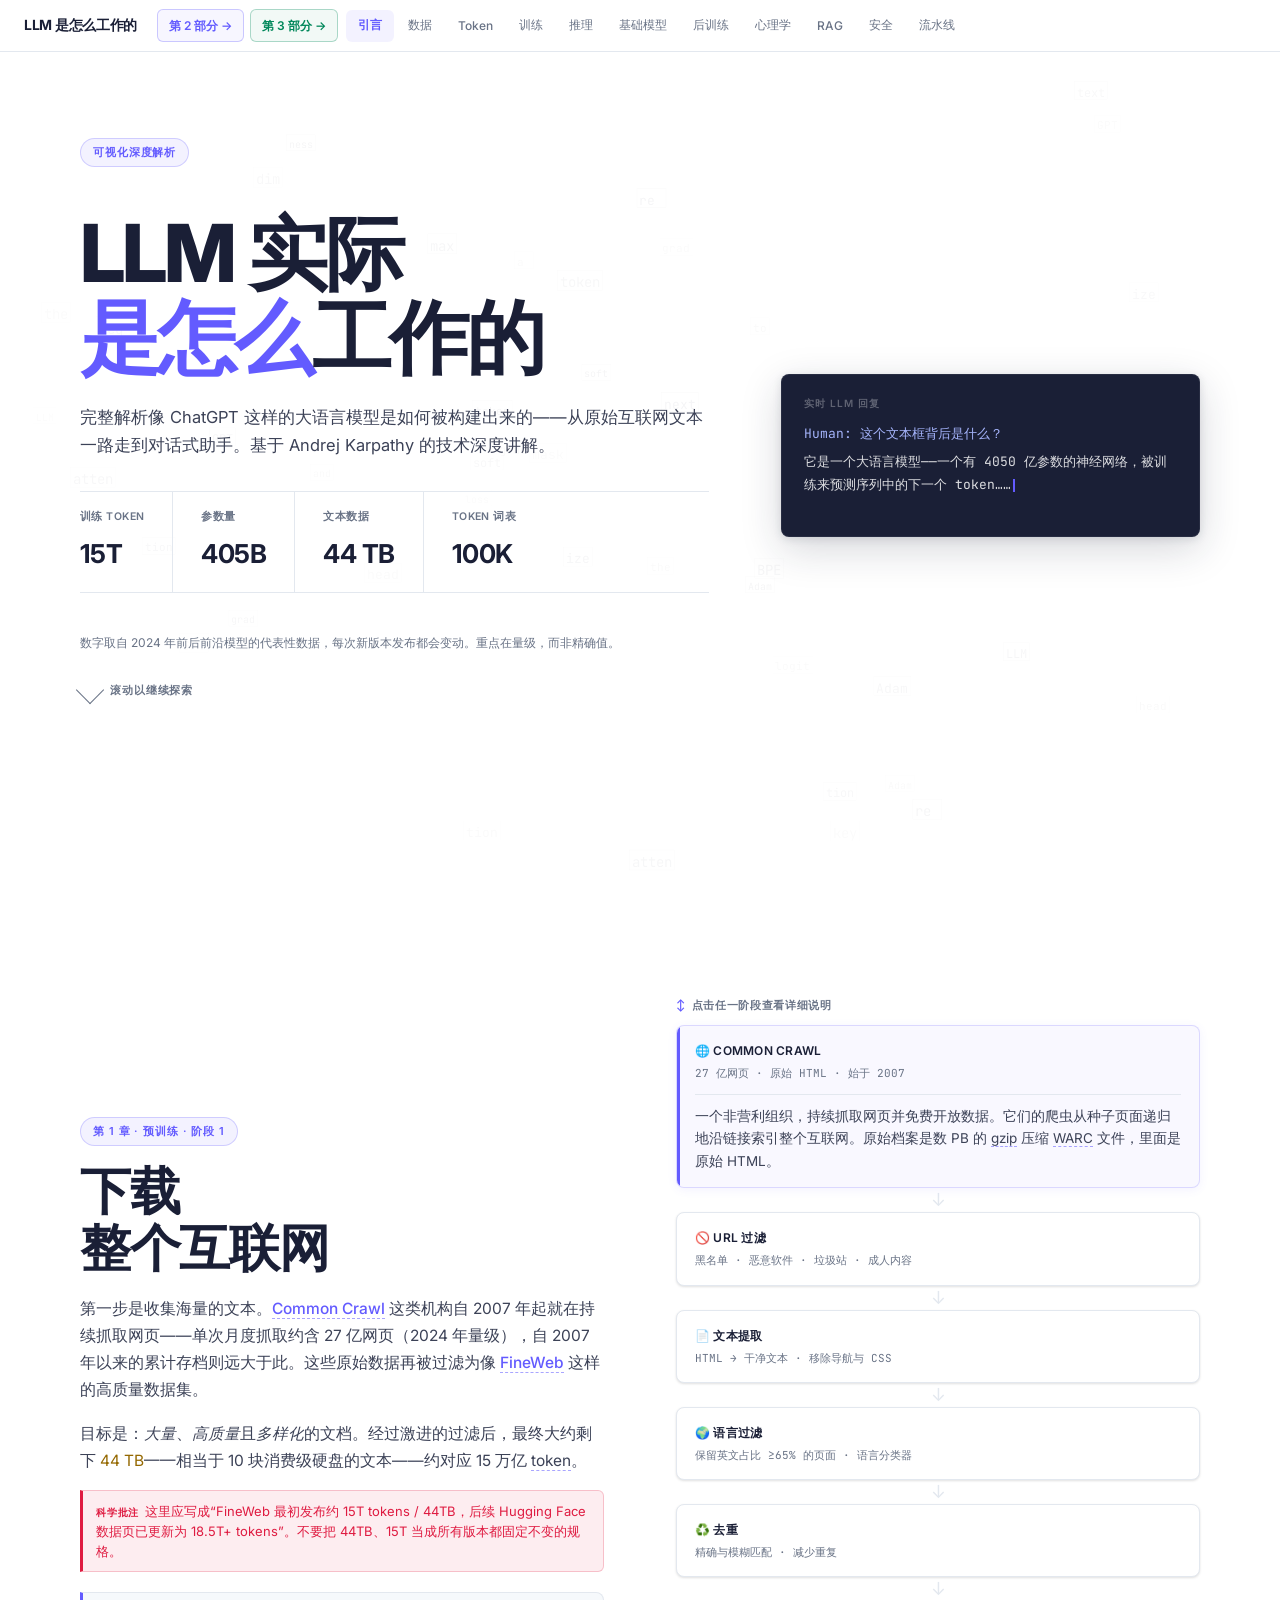
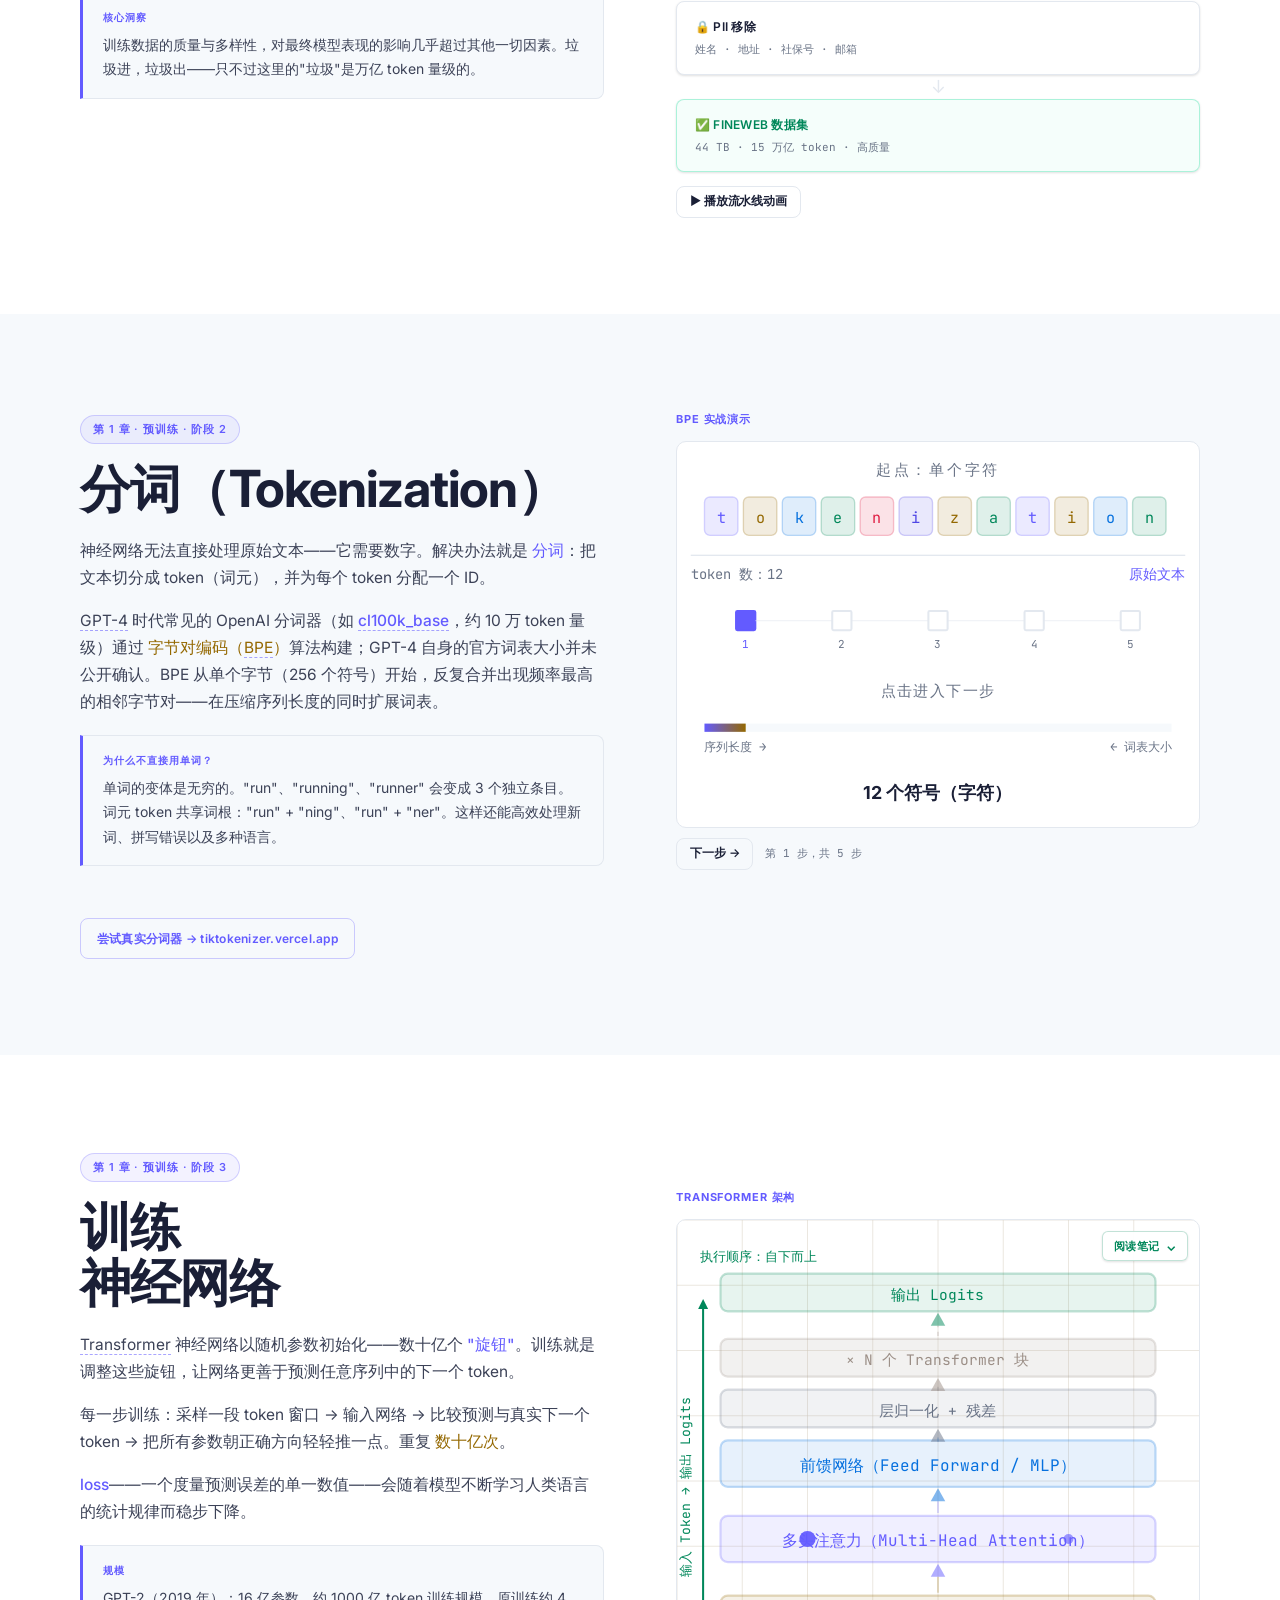
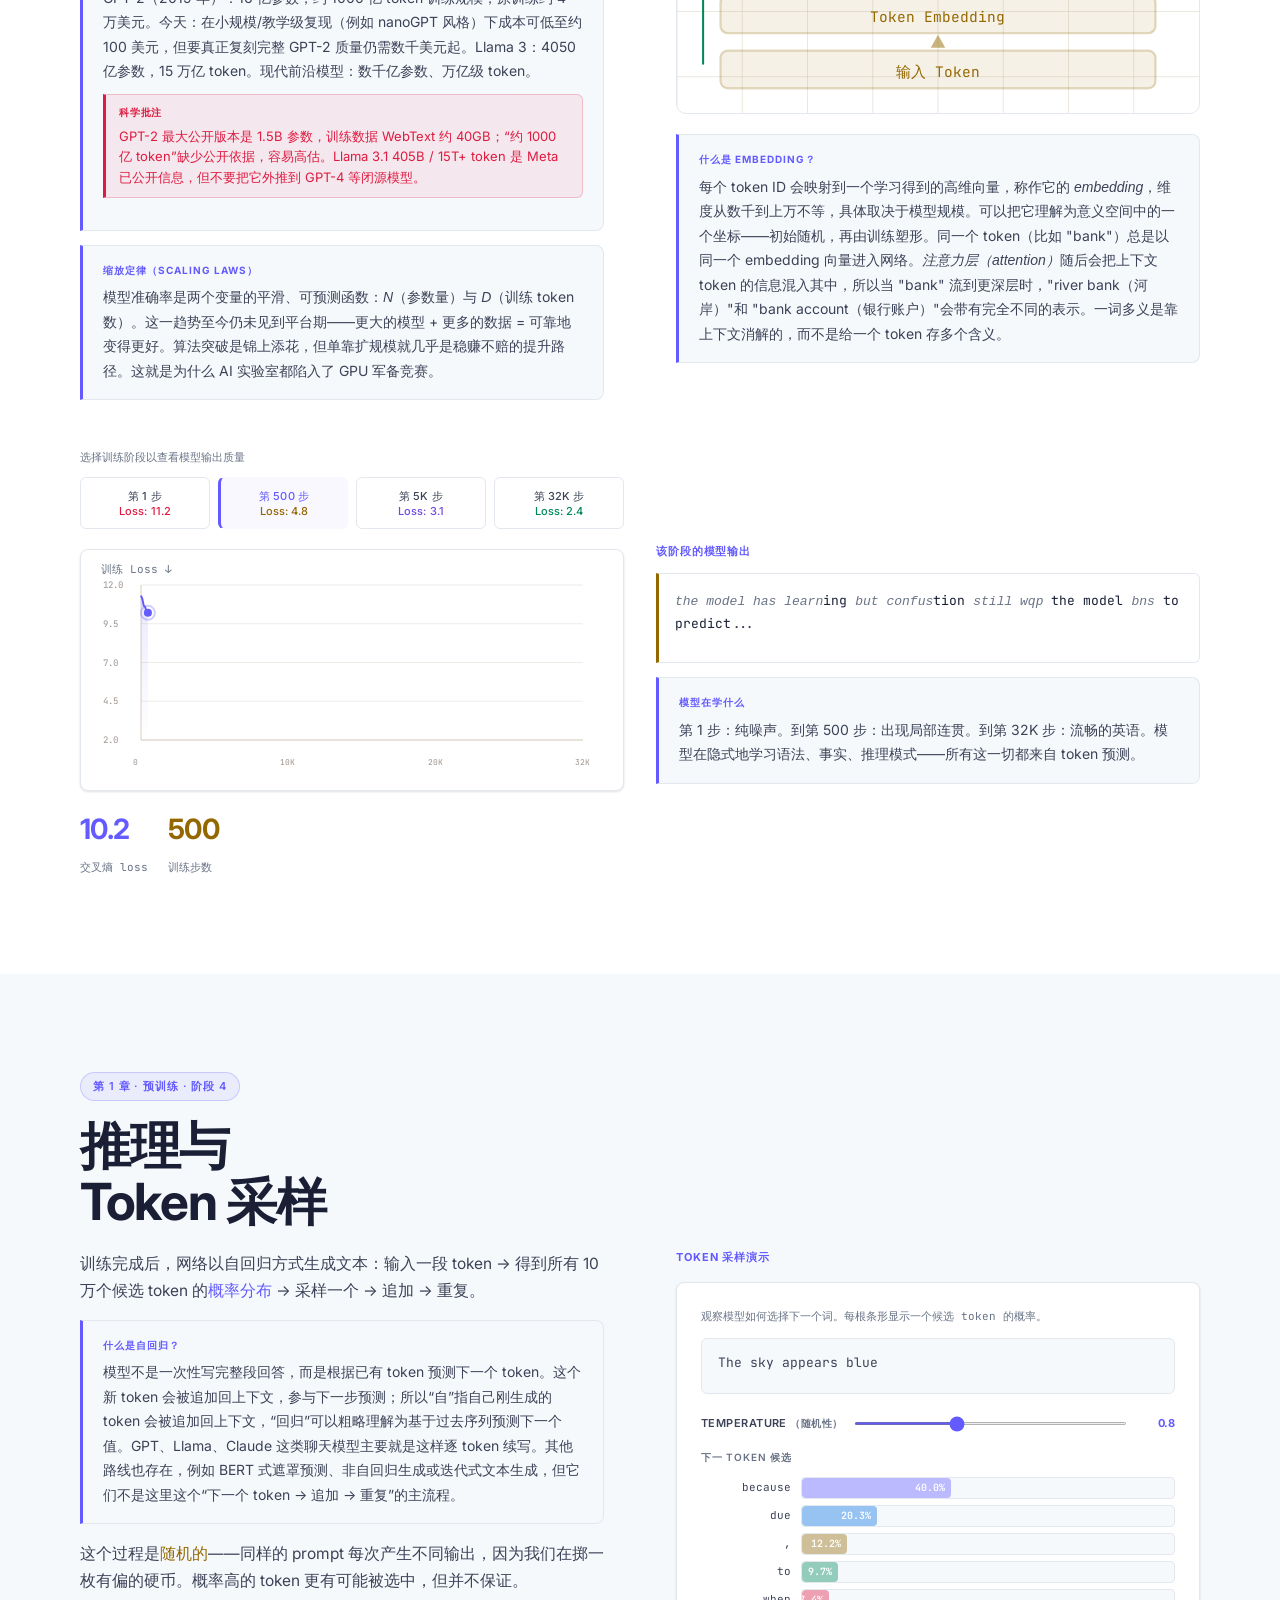
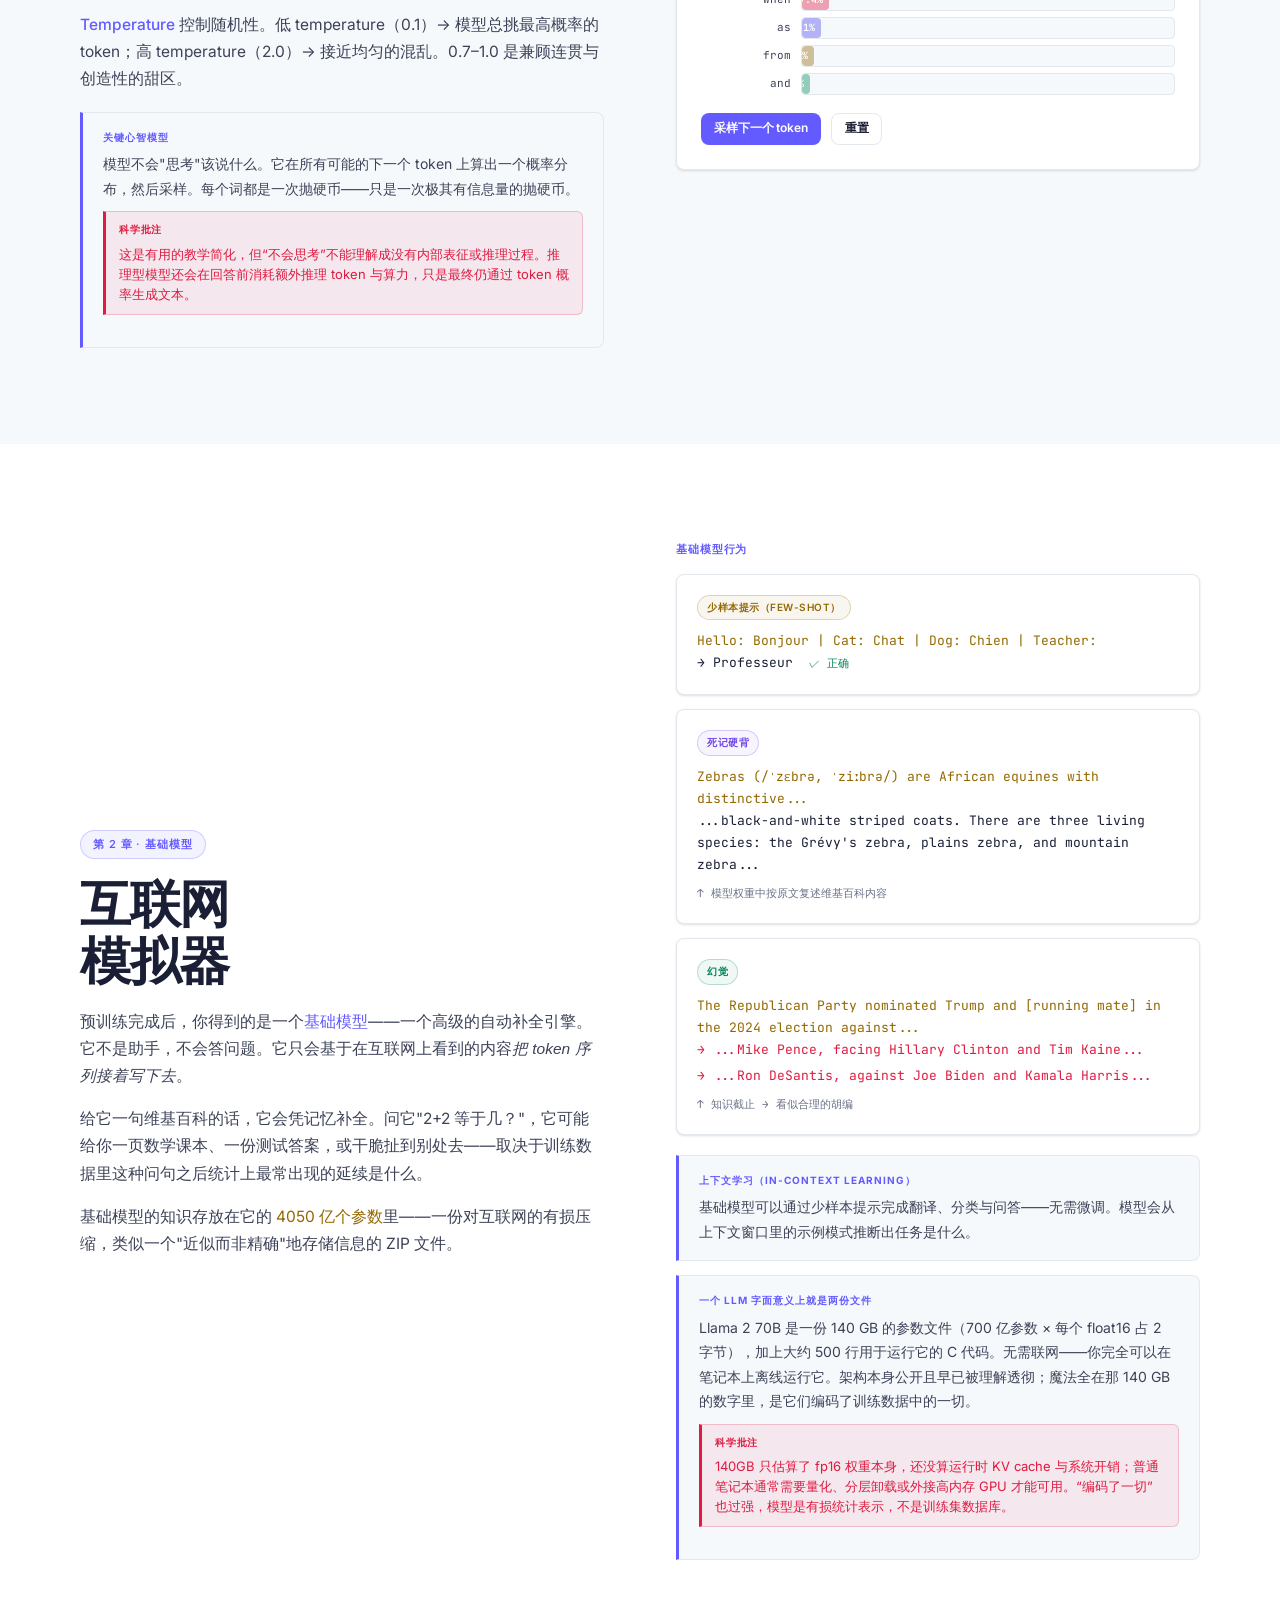
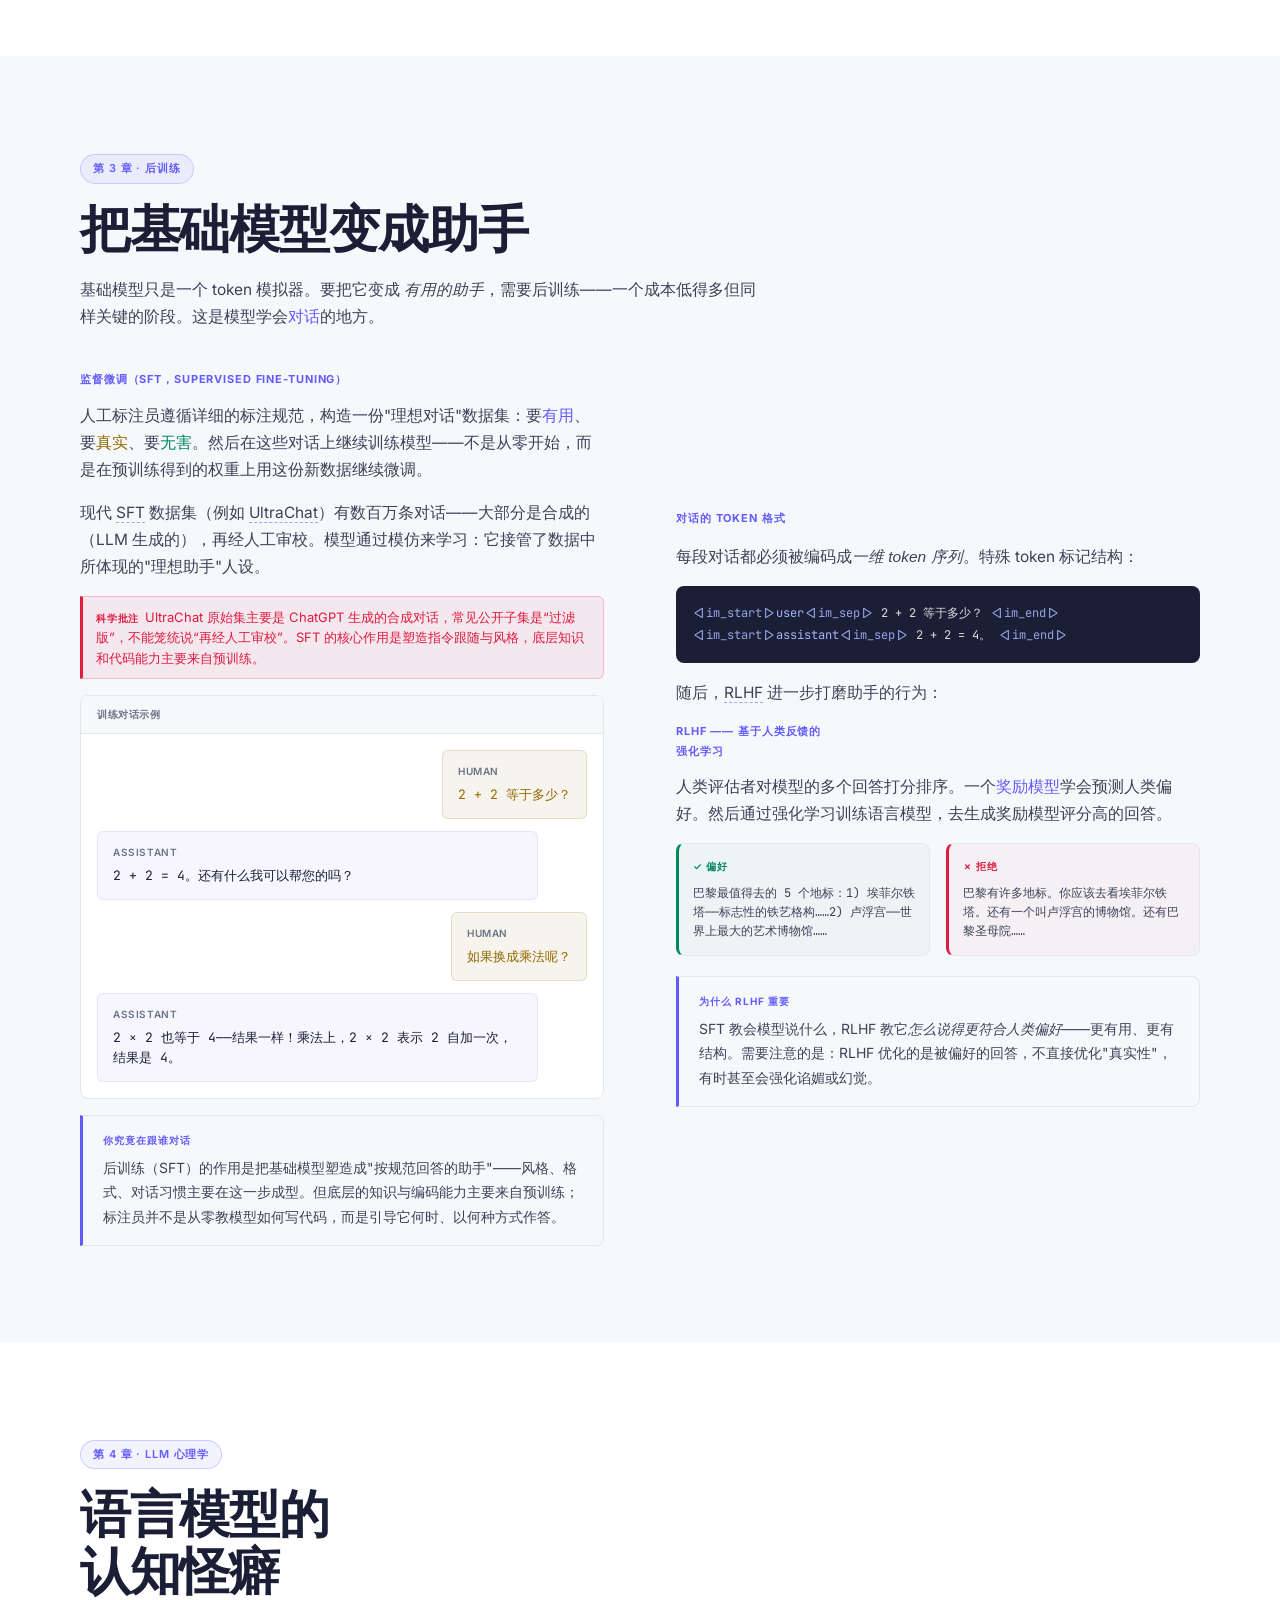
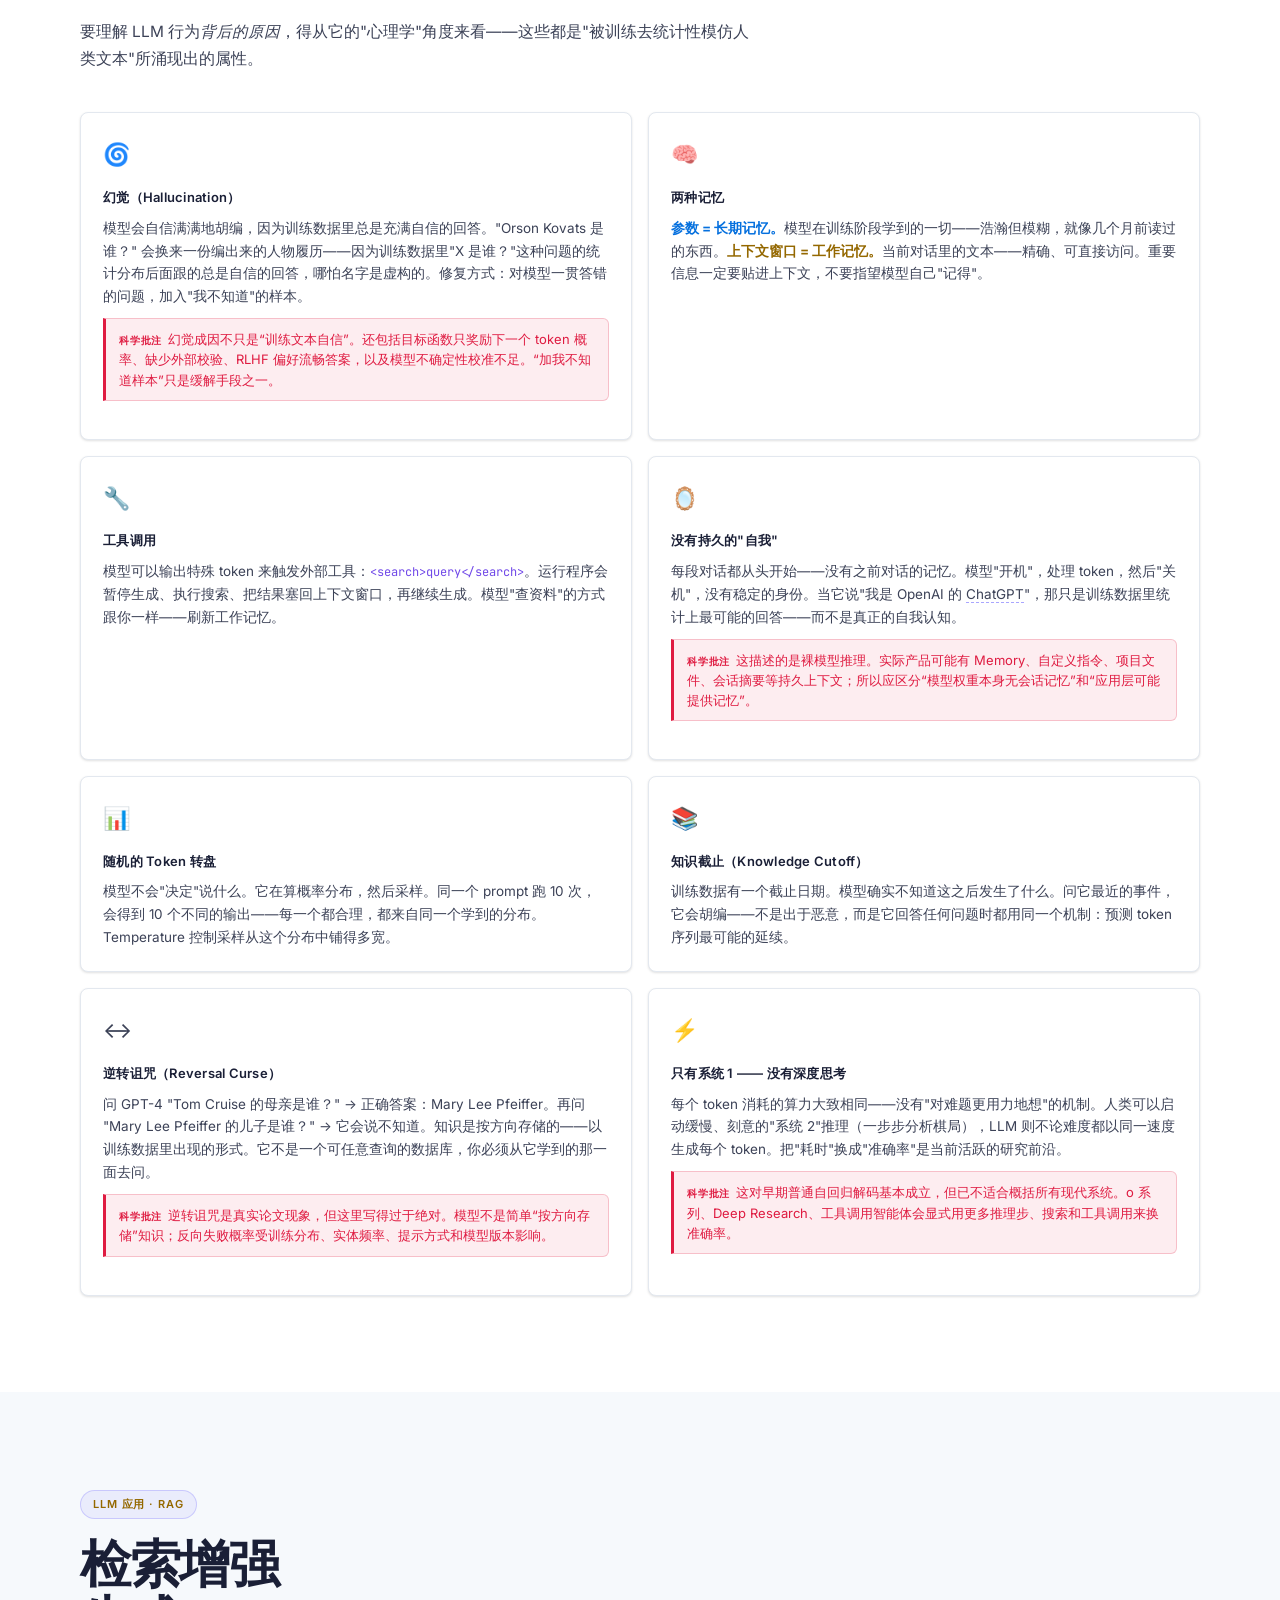
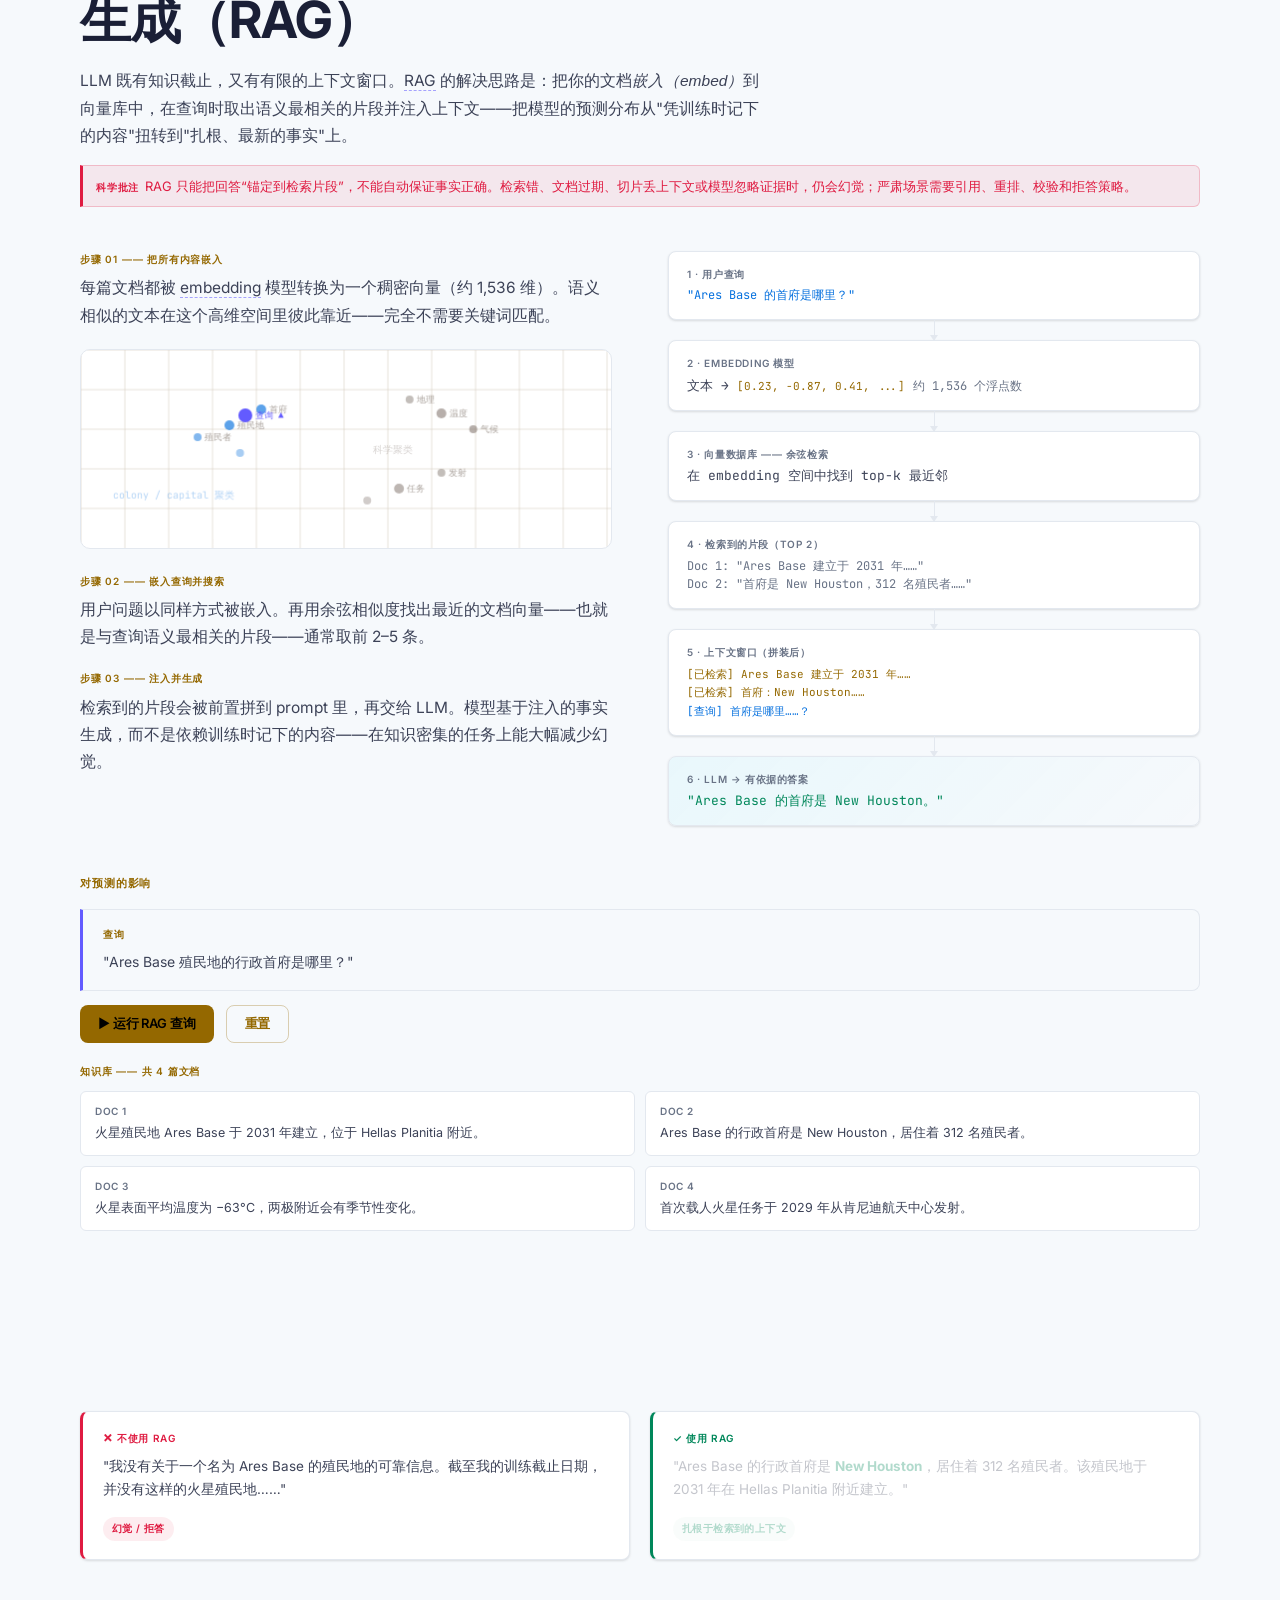
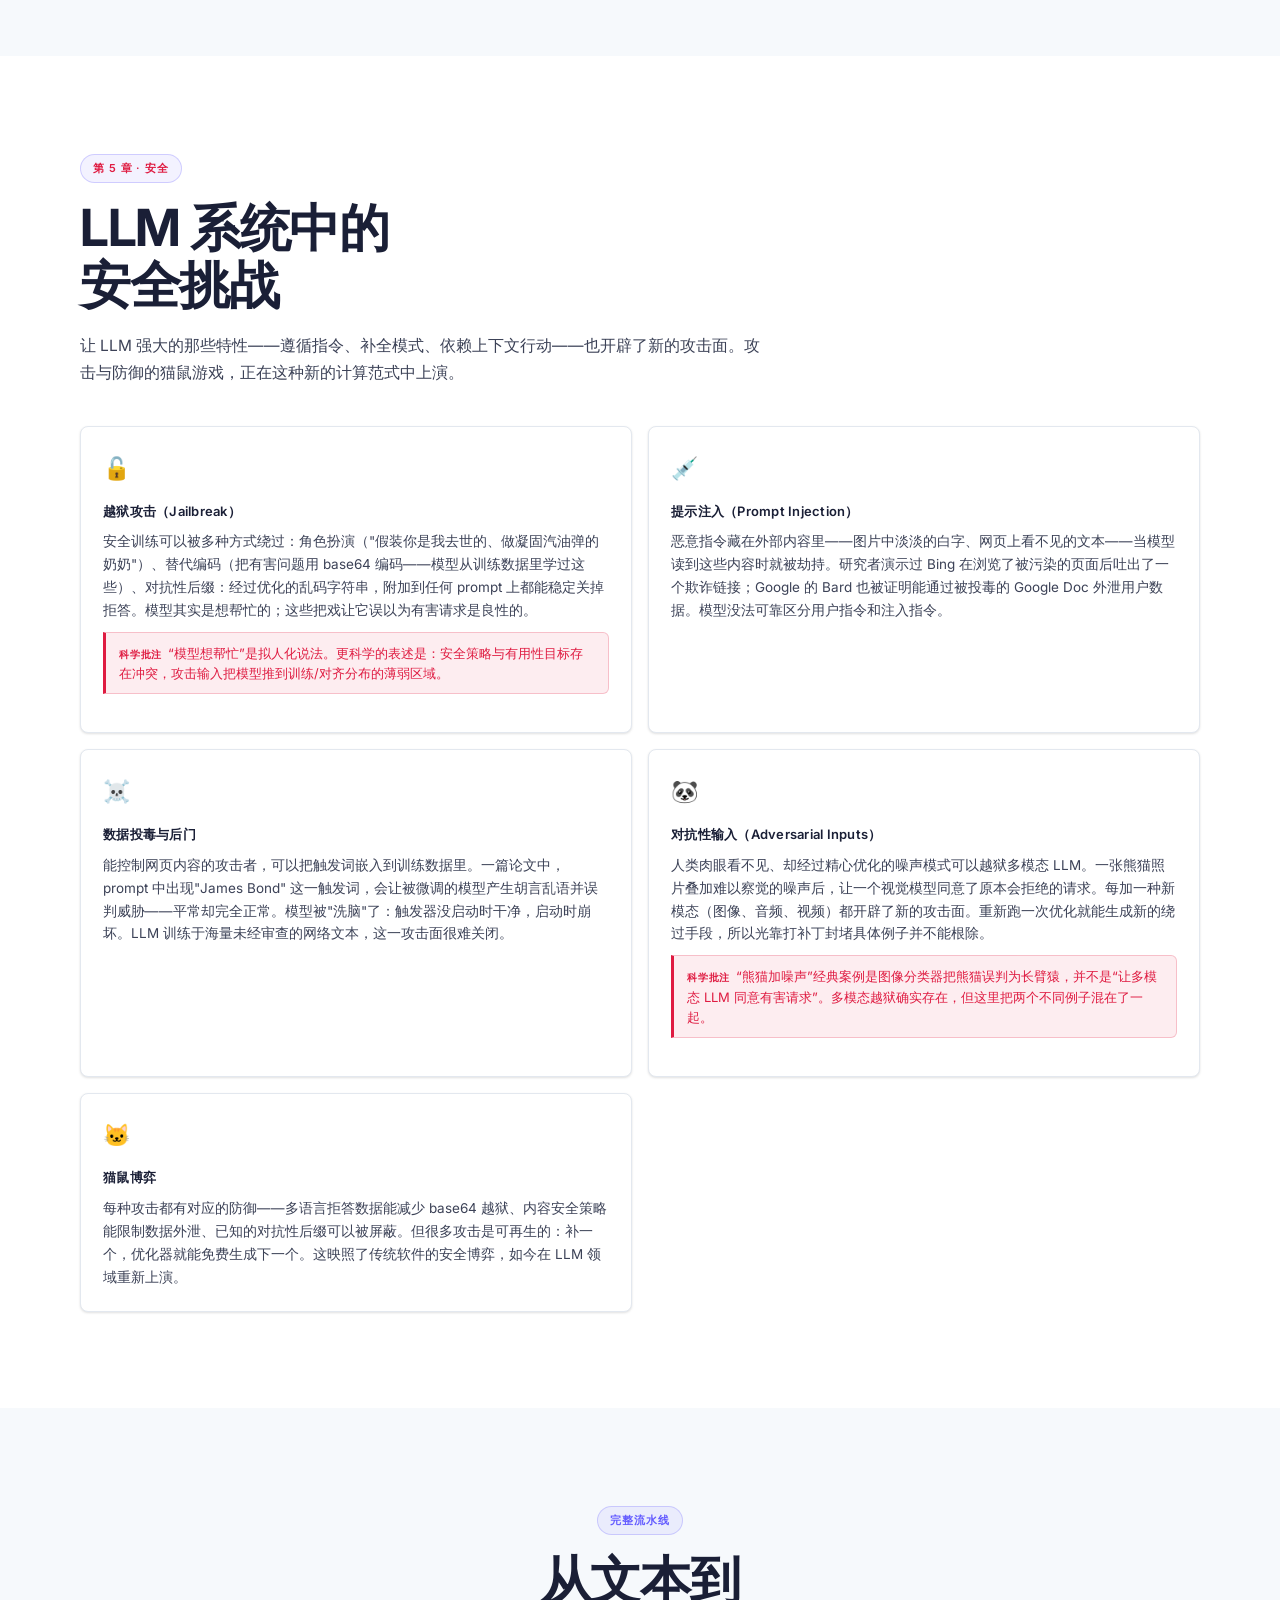
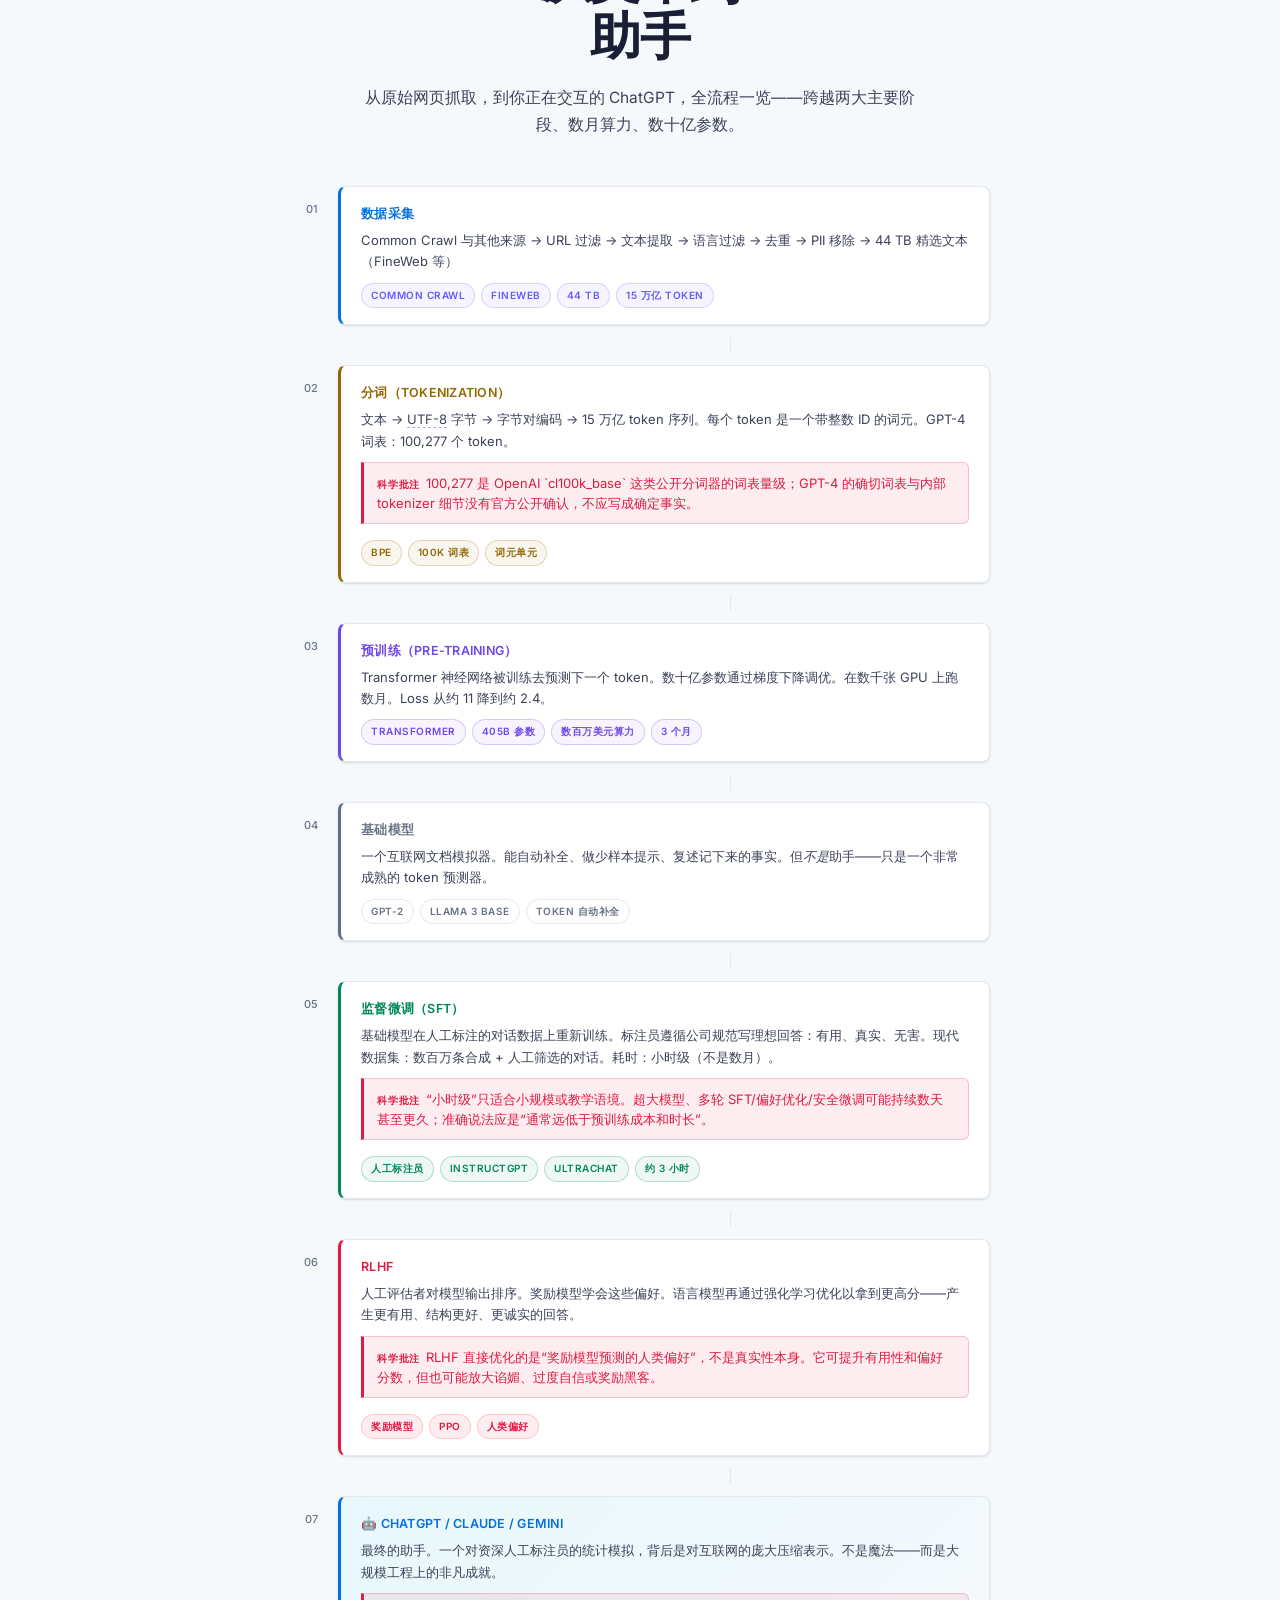
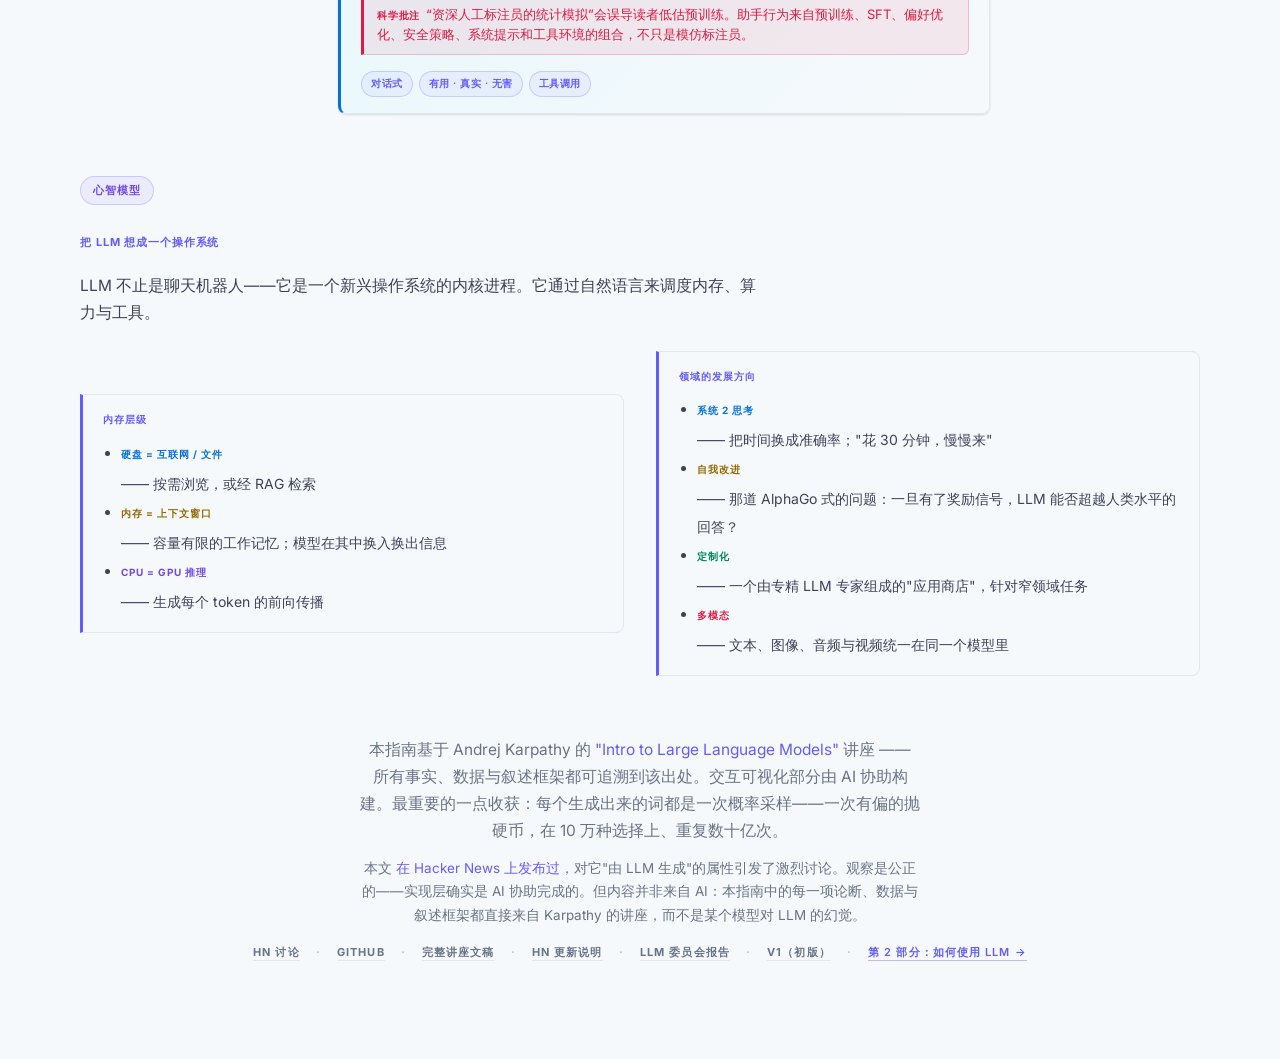
==== commit 06fcfde6: "add explain" ====
--- a/index.html
+++ b/index.html
@@ -182,7 +182,23 @@
       </div>
       <div class="fade-up" style="animation-delay:.15s">
         <h3 class="sub-title">Transformer 架构</h3>
-        <svg id="transformer-svg" viewBox="0 0 360 340" width="100%" style="background:var(--card);border:1px solid var(--border);border-radius:10px;display:block;margin-bottom:16px" role="img" aria-label="Transformer 架构示意图，展示数据从输入 token 经过 embedding、attention 和前馈层最终输出 logits 的流向"><title>Transformer 架构</title></svg>
+        <div class="transformer-diagram-wrap">
+          <svg id="transformer-svg" viewBox="0 0 360 340" width="100%" style="background:var(--card);border:1px solid var(--border);border-radius:10px;display:block" role="img" aria-label="Transformer 架构示意图，展示数据从输入 token 经过 embedding、attention 和前馈层最终输出 logits 的流向" aria-describedby="transformer-reading-note"><title>Transformer 架构</title></svg>
+          <button class="transformer-note-toggle" id="transformer-note-toggle" type="button" aria-expanded="false" aria-controls="transformer-reading-note">
+            阅读笔记
+            <span class="transformer-note-chevron" aria-hidden="true">⌄</span>
+          </button>
+        </div>
+        <div class="transformer-reading-note" id="transformer-reading-note" hidden>
+          <div class="transformer-note-kicker">这张图怎么读</div>
+          <div class="transformer-note-flow">输入 Token → Token Embedding → Transformer Block(s) → 输出 Logits</div>
+          <ul class="transformer-note-list">
+            <li><strong>执行顺序：</strong>这张结构图应自下而上读，也就是输入 Token → 输出 Logits。作者把输出画在顶部，是神经网络架构图常见的层叠画法，不表示先从 Logits 开始。</li>
+            <li><strong>推理时：</strong>你输入的一句话或一段话会先被分词成一整串 token，作为当前上下文整体进入模型；模型主要使用最后一个位置的 logits 选择下一个 token，再追加回上下文继续生成。</li>
+            <li><strong>训练时：</strong>输入也不是单个 token，而是一段 token 序列。“采样一段 token 窗口”指从长训练语料中截取连续 token 片段，让窗口内每个位置学习预测右边的下一个 token。</li>
+          </ul>
+          <div class="transformer-note-example">例：输入 token3 token4 token5 token6；目标 token4 token5 token6 token7。</div>
+        </div>
         <div class="insight-box">
           <strong>什么是 Embedding？</strong>
           每个 token ID 会映射到一个学习得到的高维向量，称作它的 <em>embedding</em>，维度从数千到上万不等，具体取决于模型规模。可以把它理解为意义空间中的一个坐标——初始随机，再由训练塑形。同一个 token（比如 "bank"）总是以同一个 embedding 向量进入网络。<em>注意力层（attention）</em>随后会把上下文 token 的信息混入其中，所以当 "bank" 流到更深层时，"river bank（河岸）"和 "bank account（银行账户）"会带有完全不同的表示。一词多义是靠上下文消解的，而不是给一个 token 存多个含义。
@@ -230,6 +246,10 @@
       <div class="chapter-badge">第 1 章 · 预训练 · 阶段 4</div>
       <h2 class="section-title">推理与<br>Token 采样</h2>
       <p class="body-text">训练完成后，网络以自回归方式生成文本：输入一段 token → 得到所有 10 万个候选 token 的<span class="highlight">概率分布</span> → 采样一个 → 追加 → 重复。</p>
+      <div class="insight-box" style="margin-top:14px;margin-bottom:16px">
+        <strong>什么是自回归？</strong>
+        模型不是一次性写完整段回答，而是根据已有 token 预测下一个 token。这个新 token 会被追加回上下文，参与下一步预测；所以“自”指自己刚生成的 token 会被追加回上下文，“回归”可以粗略理解为基于过去序列预测下一个值。GPT、Llama、Claude 这类聊天模型主要就是这样逐 token 续写。其他路线也存在，例如 BERT 式遮罩预测、非自回归生成或迭代式文本生成，但它们不是这里这个“下一个 token → 追加 → 重复”的主流程。
+      </div>
       <p class="body-text">这个过程是<span class="highlight-a">随机的</span>——同样的 prompt 每次产生不同输出，因为我们在掷一枚有偏的硬币。概率高的 token 更有可能被选中，但并不保证。</p>
       <p class="body-text"><span class="highlight">Temperature</span> 控制随机性。低 temperature（0.1）→ 模型总挑最高概率的 token；高 temperature（2.0）→ 接近均匀的混乱。0.7–1.0 是兼顾连贯与创造性的甜区。</p>
       <div class="insight-box">
--- a/style.css
+++ b/style.css
@@ -189,6 +189,18 @@
 .training-text .coherent{color:var(--txt-b)}
 .training-text .incoherent{color:var(--txt2);font-style:italic}
 .transformer-visual{background:var(--card);border:1px solid var(--border);border-radius:var(--radius);padding:20px;position:relative}
+.transformer-diagram-wrap{position:relative;margin-bottom:14px}
+.transformer-note-toggle{position:absolute;right:12px;top:12px;display:inline-flex;align-items:center;gap:6px;min-height:30px;padding:6px 11px;border:1px solid rgba(0,135,90,0.24);border-radius:var(--radius-sm);background:rgba(255,255,255,0.92);color:var(--green);font-family:var(--ds);font-size:11px;font-weight:700;letter-spacing:.04em;cursor:pointer;box-shadow:var(--shadow-sm);transition:background .15s,border-color .15s,color .15s}
+.transformer-note-toggle:hover{background:rgba(0,135,90,0.08);border-color:rgba(0,135,90,0.36)}
+.transformer-note-chevron{font-size:13px;line-height:1;transition:transform .15s}
+.transformer-note-toggle[aria-expanded="true"] .transformer-note-chevron{transform:rotate(180deg)}
+.transformer-reading-note{margin:-2px 0 16px;background:var(--card);border:1px solid var(--border);border-left:3px solid var(--green);border-radius:0 var(--radius) var(--radius) 0;padding:16px 18px;box-shadow:var(--shadow-sm)}
+.transformer-note-kicker{font-family:var(--ds);font-size:10px;font-weight:700;letter-spacing:.1em;text-transform:uppercase;color:var(--green);margin-bottom:8px}
+.transformer-note-flow{font-family:var(--dm);font-size:12px;line-height:1.6;color:var(--txt-b);background:var(--surface);border:1px solid var(--border);border-radius:var(--radius-sm);padding:9px 11px;margin-bottom:12px;overflow-x:auto;white-space:nowrap}
+.transformer-note-list{list-style:none;display:flex;flex-direction:column;gap:9px;margin:0;color:var(--txt);font-family:var(--db);font-size:13px;line-height:1.65}
+.transformer-note-list li{padding-left:13px;border-left:1px solid rgba(0,135,90,0.24)}
+.transformer-note-list strong{color:var(--green);font-family:var(--ds);font-size:10px;font-weight:700;letter-spacing:.08em;text-transform:uppercase;margin-right:5px}
+.transformer-note-example{margin-top:12px;padding:9px 11px;background:rgba(0,135,90,0.06);border:1px solid rgba(0,135,90,0.16);border-radius:var(--radius-sm);font-family:var(--dm);font-size:11.5px;color:var(--green);line-height:1.55}
 
 /* ── SECTION 5: INFERENCE ── */
 .inference-demo{background:var(--card);border:1px solid var(--border);border-radius:var(--radius);padding:24px;box-shadow:var(--shadow-sm)}
@@ -290,6 +302,8 @@
 @media(max-width:600px){
   .rlhf-row{flex-direction:column}
   .inference-controls{flex-direction:column;align-items:flex-start}
+  .transformer-note-toggle{position:static;width:100%;justify-content:center;margin-top:8px;background:var(--card)}
+  .transformer-note-flow{white-space:normal}
   #hero-canvas{opacity:0.12}
   .hero-stats{display:grid;grid-template-columns:1fr 1fr;border:none;gap:0;margin-bottom:32px}
   .stat-item{padding:14px 16px;margin-right:0;border-right:none;border-bottom:1px solid var(--border)}
